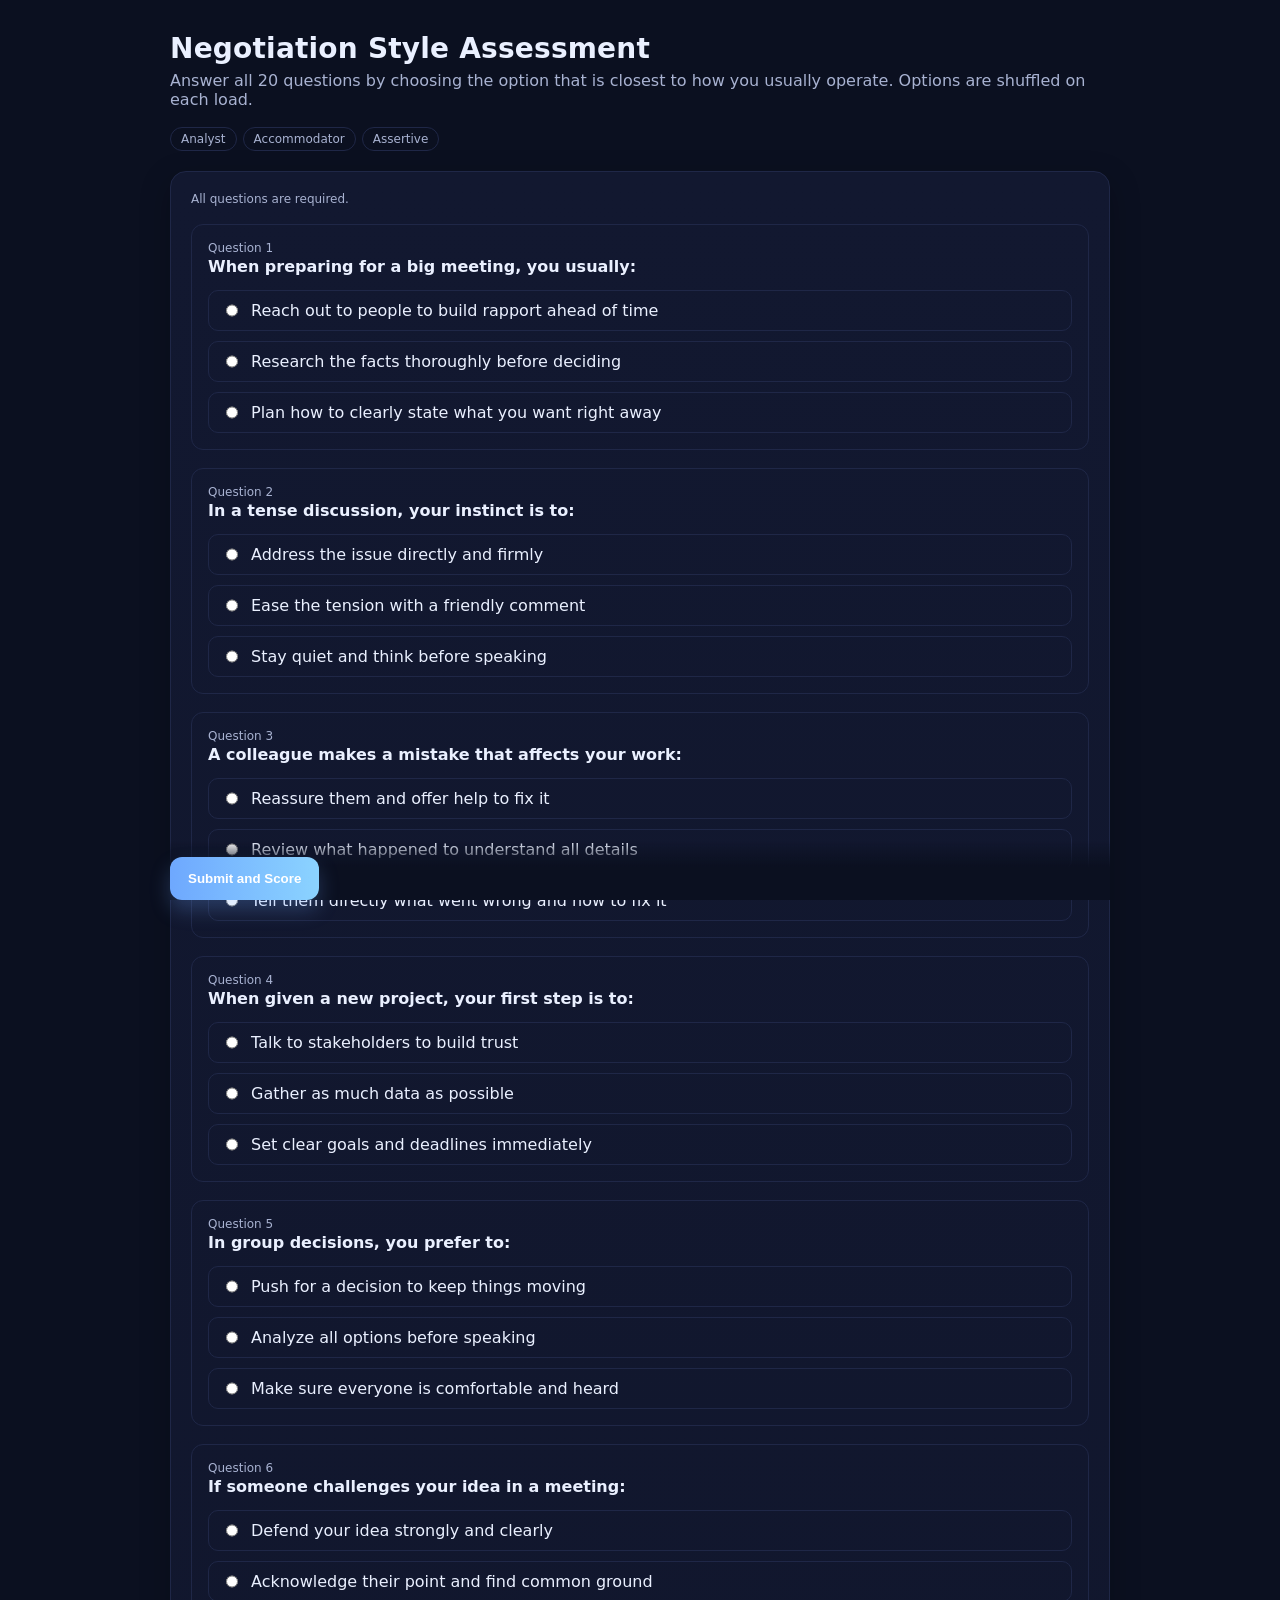
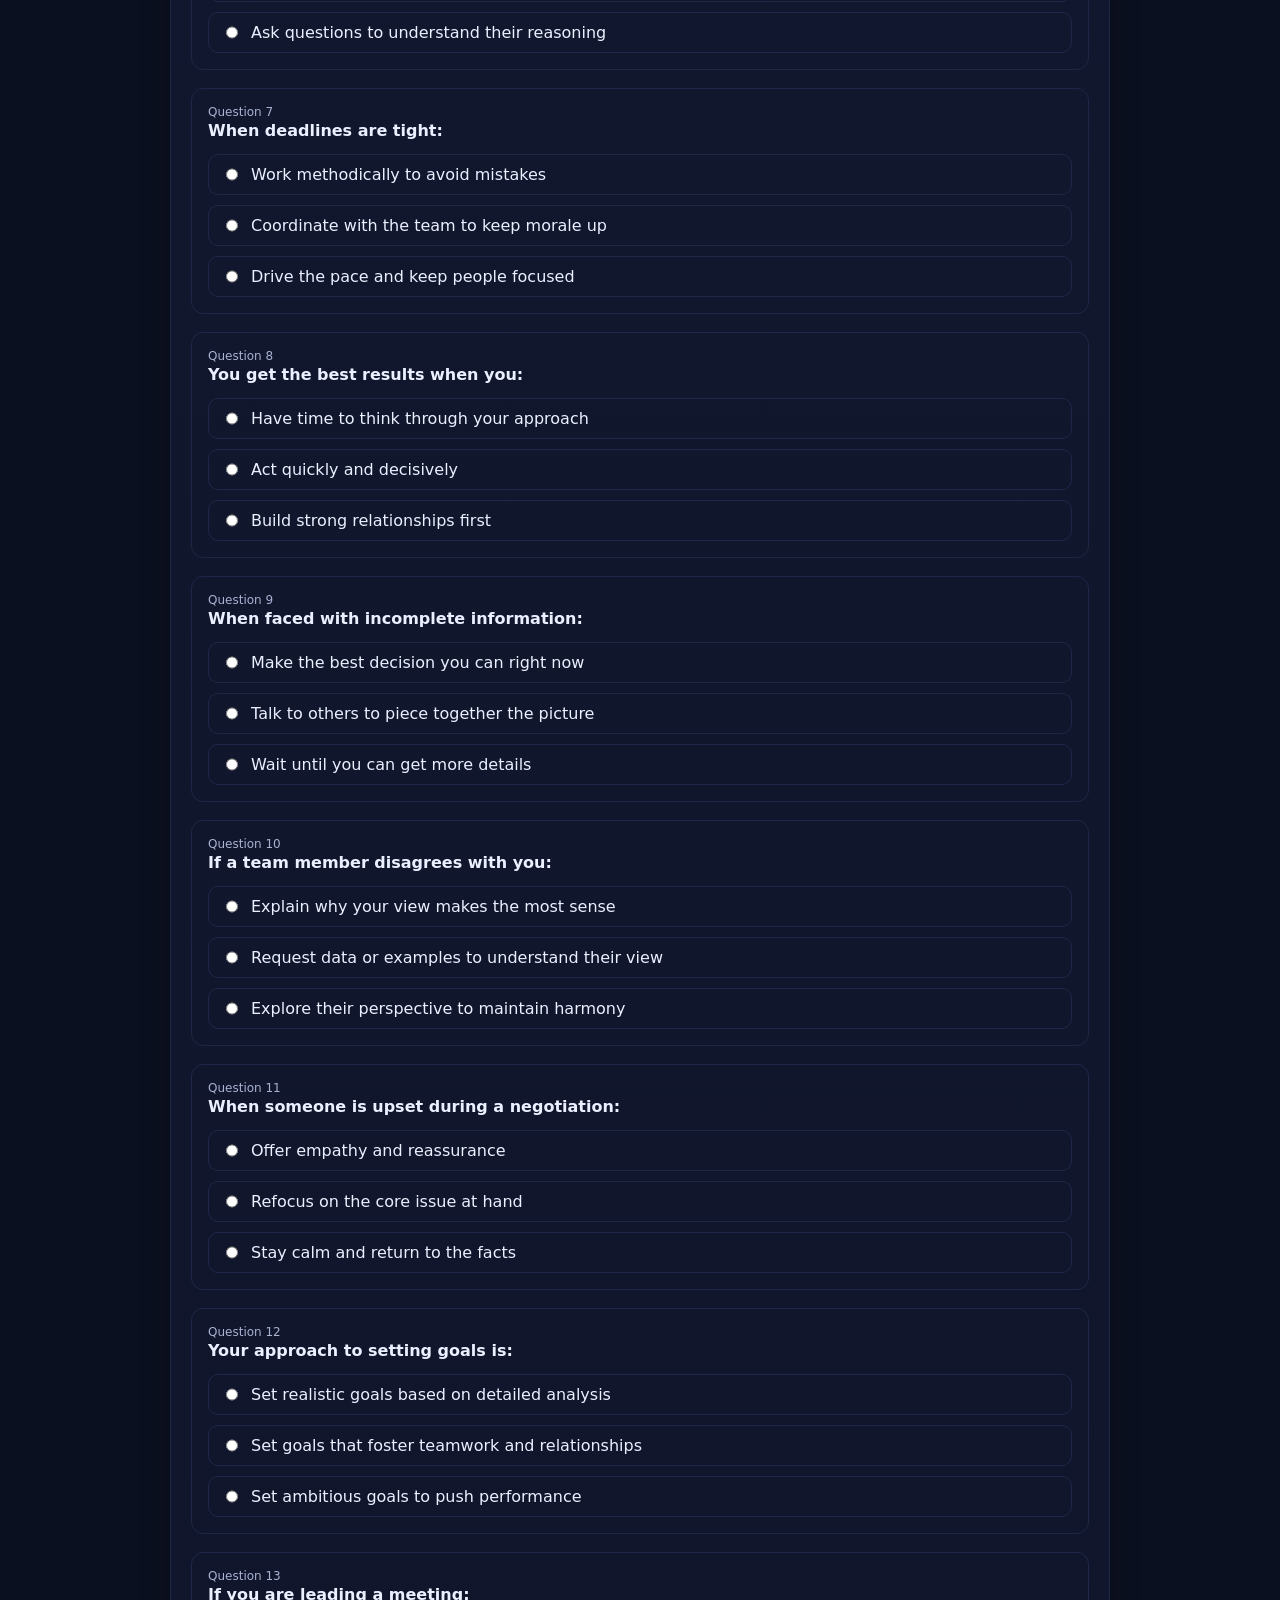
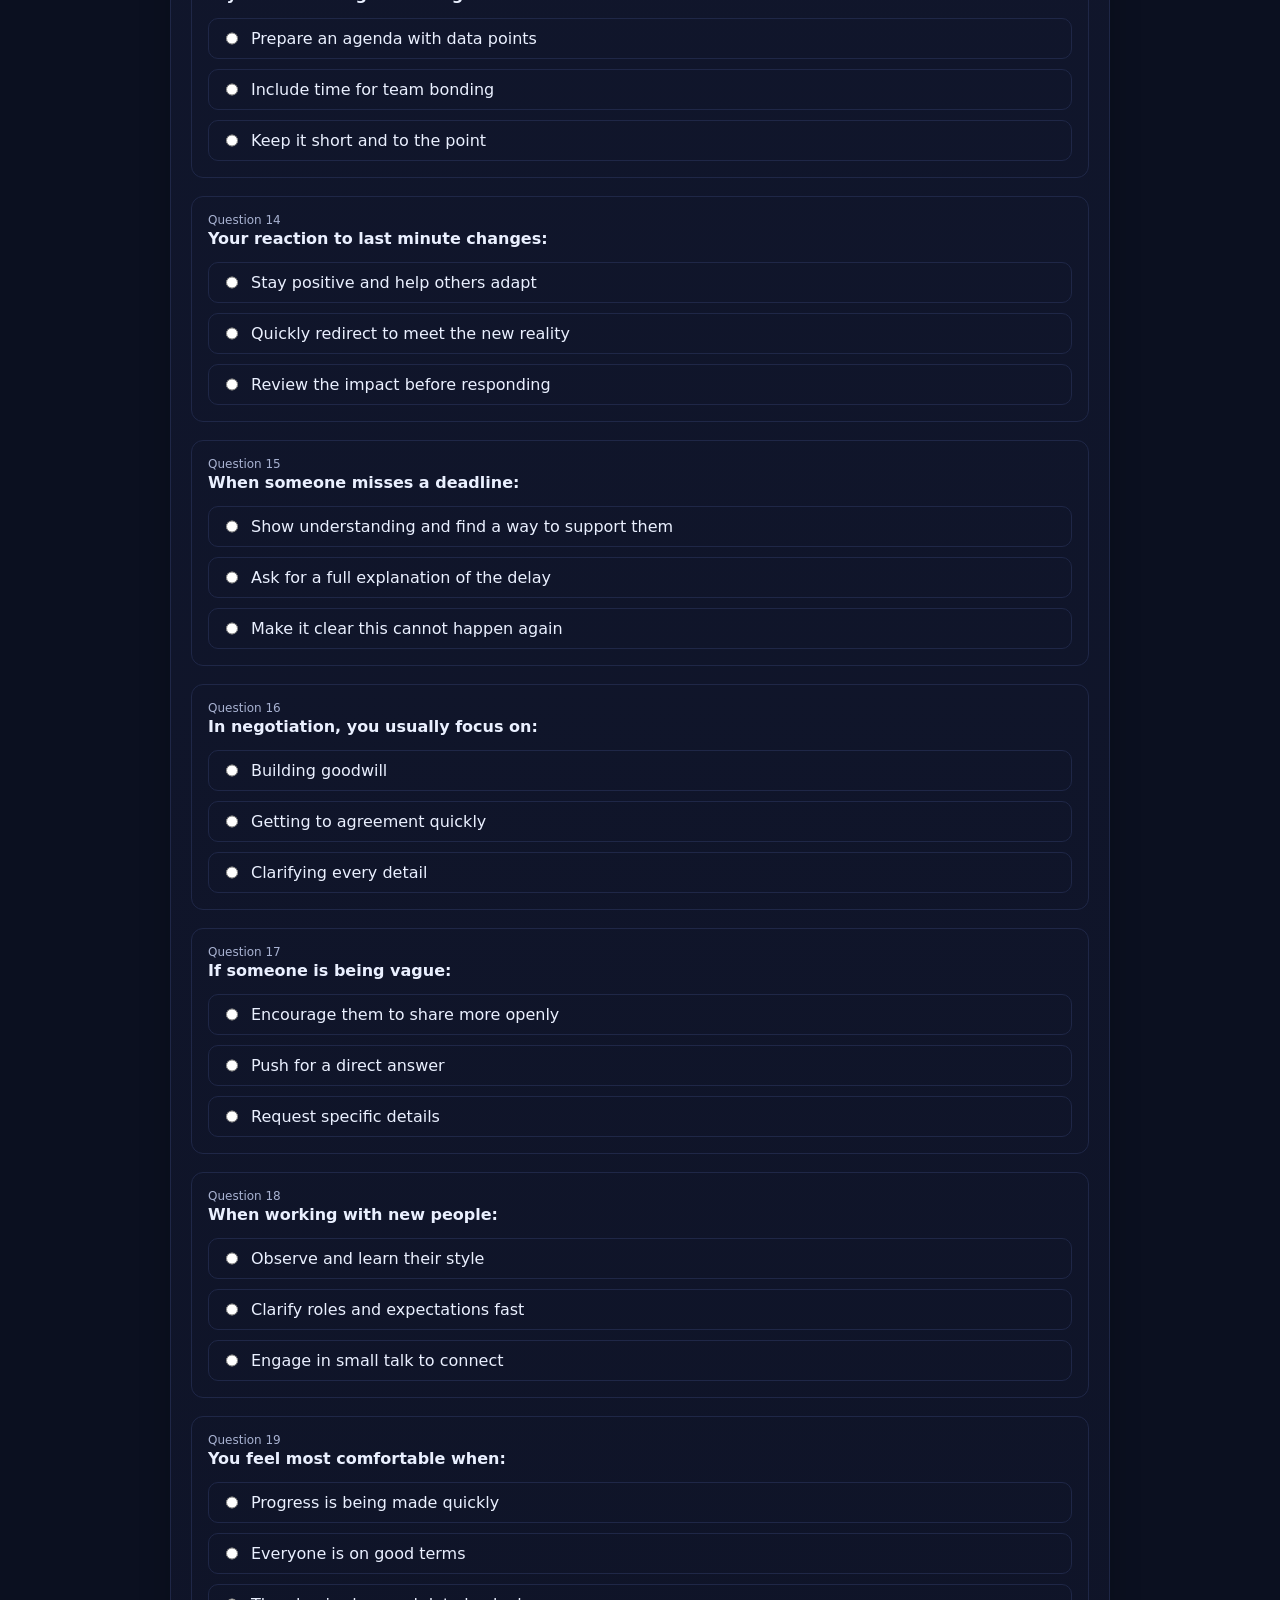
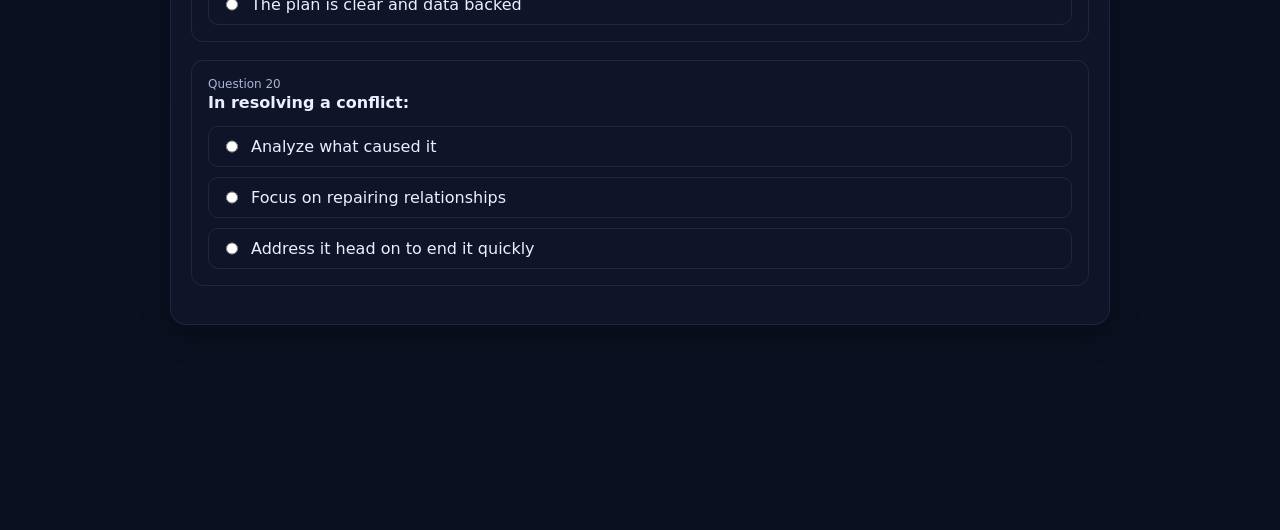
==== index.html @ 536f8823 "Rename personality assessment.html to index.html" ====
<!doctype html>
<html lang="en">
<head>
  <meta charset="utf-8" />
  <title>Negotiation Style Assessment</title>
  <meta name="viewport" content="width=device-width, initial-scale=1" />
  <style>
    :root {
      --bg: #0b1020;
      --panel: #121830;
      --ink: #eaf0ff;
      --muted: #a8b2d1;
      --accent: #6ea8fe;
      --accent-2: #8bd3ff;
      --warn: #ff8a8a;
      --ok: #7de28b;
      --card: #0f1428;
      --border: #1f2747;
    }
    html, body { margin: 0; padding: 0; background: var(--bg); color: var(--ink); font-family: system-ui, -apple-system, Segoe UI, Roboto, Helvetica, Arial, "Apple Color Emoji", "Segoe UI Emoji"; }
    .wrap { max-width: 940px; margin: 32px auto; padding: 0 16px 80px; }
    header { margin-bottom: 20px; }
    h1 { margin: 0 0 6px; font-size: 28px; letter-spacing: 0.2px; }
    p.topline { margin: 0 0 18px; color: var(--muted); }
    .card { background: linear-gradient(180deg, var(--panel), var(--card)); border: 1px solid var(--border); border-radius: 16px; padding: 20px; box-shadow: 0 10px 30px rgba(0,0,0,0.25); }
    .q { margin-bottom: 14px; font-weight: 600; }
    .item { margin: 18px 0; padding: 16px; border: 1px solid var(--border); border-radius: 12px; }
    .opts { display: grid; gap: 10px; }
    label.opt { display: grid; grid-template-columns: 20px 1fr; gap: 10px; align-items: start; padding: 10px 12px; border: 1px solid var(--border); border-radius: 10px; cursor: pointer; }
    label.opt:hover { border-color: var(--accent); background: rgba(110,168,254,0.05); }
    .qnum { font-size: 12px; color: var(--muted); margin-bottom: 2px; }
    .actions { position: sticky; bottom: 0; background: linear-gradient(180deg, rgba(11,16,32,0), var(--bg) 45%); padding-top: 16px; margin-top: 24px; }
    button { appearance: none; border: none; color: white; background: linear-gradient(90deg, var(--accent), var(--accent-2)); padding: 14px 18px; font-weight: 700; border-radius: 12px; cursor: pointer; box-shadow: 0 10px 20px rgba(110,168,254,0.25); }
    button:disabled { filter: grayscale(0.6); opacity: 0.7; cursor: not-allowed; }
    .error { color: var(--warn); margin-top: 10px; }
    .result { margin-top: 22px; padding: 18px; border: 1px solid var(--border); border-radius: 12px; background: rgba(139,211,255,0.06); }
    .pill { display: inline-block; padding: 4px 10px; border: 1px solid var(--border); border-radius: 999px; color: var(--muted); font-size: 12px; margin-right: 6px; }
    details { margin-top: 8px; }
    summary { cursor: pointer; color: var(--accent); }
    .footer { color: var(--muted); font-size: 12px; margin-top: 14px; }
    .required-note { font-size: 12px; color: var(--muted); margin-bottom: 12px; }
  </style>
</head>
<body>
  <div class="wrap">
    <header>
      <h1>Negotiation Style Assessment</h1>
      <p class="topline">Answer all 20 questions by choosing the option that is closest to how you usually operate. Options are shuffled on each load.</p>
      <div class="pill">Analyst</div><div class="pill">Accommodator</div><div class="pill">Assertive</div>
    </header>

    <form id="quiz" class="card" novalidate></form>

    <div class="actions">
      <button id="submitBtn" type="button">Submit and Score</button>
      <div id="formError" class="error" role="alert" aria-live="polite"></div>
      <div id="result" class="result" hidden></div>
    </div>
  </div>

  <script>
    // Core data. Each option has text and style tag. Options are shuffled at render time.
    const QUESTIONS = [
      { q: "When preparing for a big meeting, you usually:",
        options: [
          { t: "Research the facts thoroughly before deciding", s: "Analyst" },
          { t: "Reach out to people to build rapport ahead of time", s: "Accommodator" },
          { t: "Plan how to clearly state what you want right away", s: "Assertive" },
        ],
      },
      { q: "In a tense discussion, your instinct is to:",
        options: [
          { t: "Stay quiet and think before speaking", s: "Analyst" },
          { t: "Ease the tension with a friendly comment", s: "Accommodator" },
          { t: "Address the issue directly and firmly", s: "Assertive" },
        ],
      },
      { q: "A colleague makes a mistake that affects your work:",
        options: [
          { t: "Review what happened to understand all details", s: "Analyst" },
          { t: "Reassure them and offer help to fix it", s: "Accommodator" },
          { t: "Tell them directly what went wrong and how to fix it", s: "Assertive" },
        ],
      },
      { q: "When given a new project, your first step is to:",
        options: [
          { t: "Gather as much data as possible", s: "Analyst" },
          { t: "Talk to stakeholders to build trust", s: "Accommodator" },
          { t: "Set clear goals and deadlines immediately", s: "Assertive" },
        ],
      },
      { q: "In group decisions, you prefer to:",
        options: [
          { t: "Analyze all options before speaking", s: "Analyst" },
          { t: "Make sure everyone is comfortable and heard", s: "Accommodator" },
          { t: "Push for a decision to keep things moving", s: "Assertive" },
        ],
      },
      { q: "If someone challenges your idea in a meeting:",
        options: [
          { t: "Ask questions to understand their reasoning", s: "Analyst" },
          { t: "Acknowledge their point and find common ground", s: "Accommodator" },
          { t: "Defend your idea strongly and clearly", s: "Assertive" },
        ],
      },
      { q: "When deadlines are tight:",
        options: [
          { t: "Work methodically to avoid mistakes", s: "Analyst" },
          { t: "Coordinate with the team to keep morale up", s: "Accommodator" },
          { t: "Drive the pace and keep people focused", s: "Assertive" },
        ],
      },
      { q: "You get the best results when you:",
        options: [
          { t: "Have time to think through your approach", s: "Analyst" },
          { t: "Build strong relationships first", s: "Accommodator" },
          { t: "Act quickly and decisively", s: "Assertive" },
        ],
      },
      { q: "When faced with incomplete information:",
        options: [
          { t: "Wait until you can get more details", s: "Analyst" },
          { t: "Talk to others to piece together the picture", s: "Accommodator" },
          { t: "Make the best decision you can right now", s: "Assertive" },
        ],
      },
      { q: "If a team member disagrees with you:",
        options: [
          { t: "Request data or examples to understand their view", s: "Analyst" },
          { t: "Explore their perspective to maintain harmony", s: "Accommodator" },
          { t: "Explain why your view makes the most sense", s: "Assertive" },
        ],
      },
      { q: "When someone is upset during a negotiation:",
        options: [
          { t: "Stay calm and return to the facts", s: "Analyst" },
          { t: "Offer empathy and reassurance", s: "Accommodator" },
          { t: "Refocus on the core issue at hand", s: "Assertive" },
        ],
      },
      { q: "Your approach to setting goals is:",
        options: [
          { t: "Set realistic goals based on detailed analysis", s: "Analyst" },
          { t: "Set goals that foster teamwork and relationships", s: "Accommodator" },
          { t: "Set ambitious goals to push performance", s: "Assertive" },
        ],
      },
      { q: "If you are leading a meeting:",
        options: [
          { t: "Prepare an agenda with data points", s: "Analyst" },
          { t: "Include time for team bonding", s: "Accommodator" },
          { t: "Keep it short and to the point", s: "Assertive" },
        ],
      },
      { q: "Your reaction to last minute changes:",
        options: [
          { t: "Review the impact before responding", s: "Analyst" },
          { t: "Stay positive and help others adapt", s: "Accommodator" },
          { t: "Quickly redirect to meet the new reality", s: "Assertive" },
        ],
      },
      { q: "When someone misses a deadline:",
        options: [
          { t: "Ask for a full explanation of the delay", s: "Analyst" },
          { t: "Show understanding and find a way to support them", s: "Accommodator" },
          { t: "Make it clear this cannot happen again", s: "Assertive" },
        ],
      },
      { q: "In negotiation, you usually focus on:",
        options: [
          { t: "Clarifying every detail", s: "Analyst" },
          { t: "Building goodwill", s: "Accommodator" },
          { t: "Getting to agreement quickly", s: "Assertive" },
        ],
      },
      { q: "If someone is being vague:",
        options: [
          { t: "Request specific details", s: "Analyst" },
          { t: "Encourage them to share more openly", s: "Accommodator" },
          { t: "Push for a direct answer", s: "Assertive" },
        ],
      },
      { q: "When working with new people:",
        options: [
          { t: "Observe and learn their style", s: "Analyst" },
          { t: "Engage in small talk to connect", s: "Accommodator" },
          { t: "Clarify roles and expectations fast", s: "Assertive" },
        ],
      },
      { q: "You feel most comfortable when:",
        options: [
          { t: "The plan is clear and data backed", s: "Analyst" },
          { t: "Everyone is on good terms", s: "Accommodator" },
          { t: "Progress is being made quickly", s: "Assertive" },
        ],
      },
      { q: "In resolving a conflict:",
        options: [
          { t: "Analyze what caused it", s: "Analyst" },
          { t: "Focus on repairing relationships", s: "Accommodator" },
          { t: "Address it head on to end it quickly", s: "Assertive" },
        ],
      },
    ];

    // Utility to shuffle arrays in place
    function shuffle(arr) {
      for (let i = arr.length - 1; i > 0; i--) {
        const j = Math.floor(Math.random() * (i + 1));
        [arr[i], arr[j]] = [arr[j], arr[i]];
      }
      return arr;
    }

    // Render questions, shuffling options per question
    const form = document.getElementById("quiz");
    function renderQuiz() {
      form.innerHTML = "";
      const frag = document.createDocumentFragment();

      const reqNote = document.createElement("div");
      reqNote.className = "required-note";
      reqNote.textContent = "All questions are required.";
      frag.appendChild(reqNote);

      QUESTIONS.forEach((qObj, idx) => {
        const item = document.createElement("div");
        item.className = "item";
        const qnum = document.createElement("div");
        qnum.className = "qnum";
        qnum.textContent = `Question ${idx + 1}`;
        const q = document.createElement("div");
        q.className = "q";
        q.textContent = qObj.q;

        // clone and shuffle options so the source order is preserved for future renders if needed
        const options = shuffle(qObj.options.map(o => ({...o})));

        const optsWrap = document.createElement("div");
        optsWrap.className = "opts";
        options.forEach((opt, optIdx) => {
          const id = `q${idx}_opt${optIdx}`;
          const label = document.createElement("label");
          label.className = "opt";
          label.setAttribute("for", id);

          const input = document.createElement("input");
          input.type = "radio";
          input.name = `q${idx}`;
          input.id = id;
          input.value = opt.s; // store the style directly, no key leakage to the user
          input.required = true;

          const span = document.createElement("span");
          span.textContent = opt.t;

          label.appendChild(input);
          label.appendChild(span);
          optsWrap.appendChild(label);
        });

        item.appendChild(qnum);
        item.appendChild(q);
        item.appendChild(optsWrap);
        frag.appendChild(item);
      });

      form.appendChild(frag);
    }

    renderQuiz();

    // Scoring
    const SUBMIT = document.getElementById("submitBtn");
    const ERROR = document.getElementById("formError");
    const RESULT = document.getElementById("result");

    function validateAllAnswered() {
      for (let i = 0; i < QUESTIONS.length; i++) {
        const chosen = form.querySelector(`input[name="q${i}"]:checked`);
        if (!chosen) {
          return i; // return first missing index
        }
      }
      return -1;
    }

    function summarize(counts) {
      // Get default preference and tie note
      const entries = Object.entries(counts).sort((a, b) => b[1] - a[1]);
      const top = entries[0];
      const ties = entries.filter(e => e[1] === top[1]).map(e => e[0]);

      let title, note;
      if (ties.length > 1) {
        title = `Tie: ${ties.join(", ")}`;
        note = "You show balanced preferences across these styles. Review the descriptions below and consider your default under stress or time pressure.";
      } else {
        title = `Your default preference: ${top[0]}`;
        note = "";
      }

      const desc = {
        Analyst: "Methodical, data first, patient. Prefers clarity, structure, and careful pacing.",
        Accommodator: "Relationship first, collaborative, warm. Prioritizes rapport and trust building.",
        Assertive: "Direct, decisive, forward leaning. Drives action and values clarity of outcome."
      };

      const countsTxt = `Analyst ${counts.Analyst}, Accommodator ${counts.Accommodator}, Assertive ${counts.Assertive}`;

      return {
        title,
        countsTxt,
        note,
        detail:
          `<ul>
            <li><strong>Analyst</strong>: ${desc.Analyst}</li>
            <li><strong>Accommodator</strong>: ${desc.Accommodator}</li>
            <li><strong>Assertive</strong>: ${desc.Assertive}</li>
          </ul>`
      };
    }

    function scrollToFirstMissing(missingIdx) {
      const target = form.querySelector(`input[name="q${missingIdx}"]`);
      if (target) {
        target.scrollIntoView({ behavior: "smooth", block: "center" });
        target.focus({ preventScroll: true });
      }
    }

    SUBMIT.addEventListener("click", () => {
      ERROR.textContent = "";
      RESULT.hidden = true;
      const missing = validateAllAnswered();
      if (missing !== -1) {
        ERROR.textContent = `Please answer Question ${missing + 1} before submitting.`;
        scrollToFirstMissing(missing);
        return;
      }

      const counts = { Analyst: 0, Accommodator: 0, Assertive: 0 };
      for (let i = 0; i < QUESTIONS.length; i++) {
        const chosen = form.querySelector(`input[name="q${i}"]:checked`);
        counts[chosen.value] += 1;
      }

      const summary = summarize(counts);
      RESULT.innerHTML = `
        <div style="font-weight:700; font-size:18px; margin-bottom:6px;">${summary.title}</div>
        <div style="color:var(--muted); margin-bottom:10px;">Scores: ${summary.countsTxt}</div>
        ${summary.note ? `<div style="margin-bottom:10px;">${summary.note}</div>` : ""}
        <details>
          <summary>View style descriptions</summary>
          ${summary.detail}
        </details>
        <div class="footer">Pro tip, your default often shows up under stress or time pressure. Rerun later and answer for how you act when the stakes are high.</div>
      `;
      RESULT.hidden = false;
      RESULT.scrollIntoView({ behavior: "smooth", block: "start" });
    });

    // Optional: warn before leaving if not submitted
    let interacted = false;
    document.addEventListener("change", () => { interacted = true; }, true);
    window.addEventListener("beforeunload", (e) => {
      const anyChecked = form.querySelector("input[type=radio]:checked");
      if (interacted && !anyChecked) {
        e.preventDefault();
        e.returnValue = "";
      }
    });
  </script>
</body>
</html>
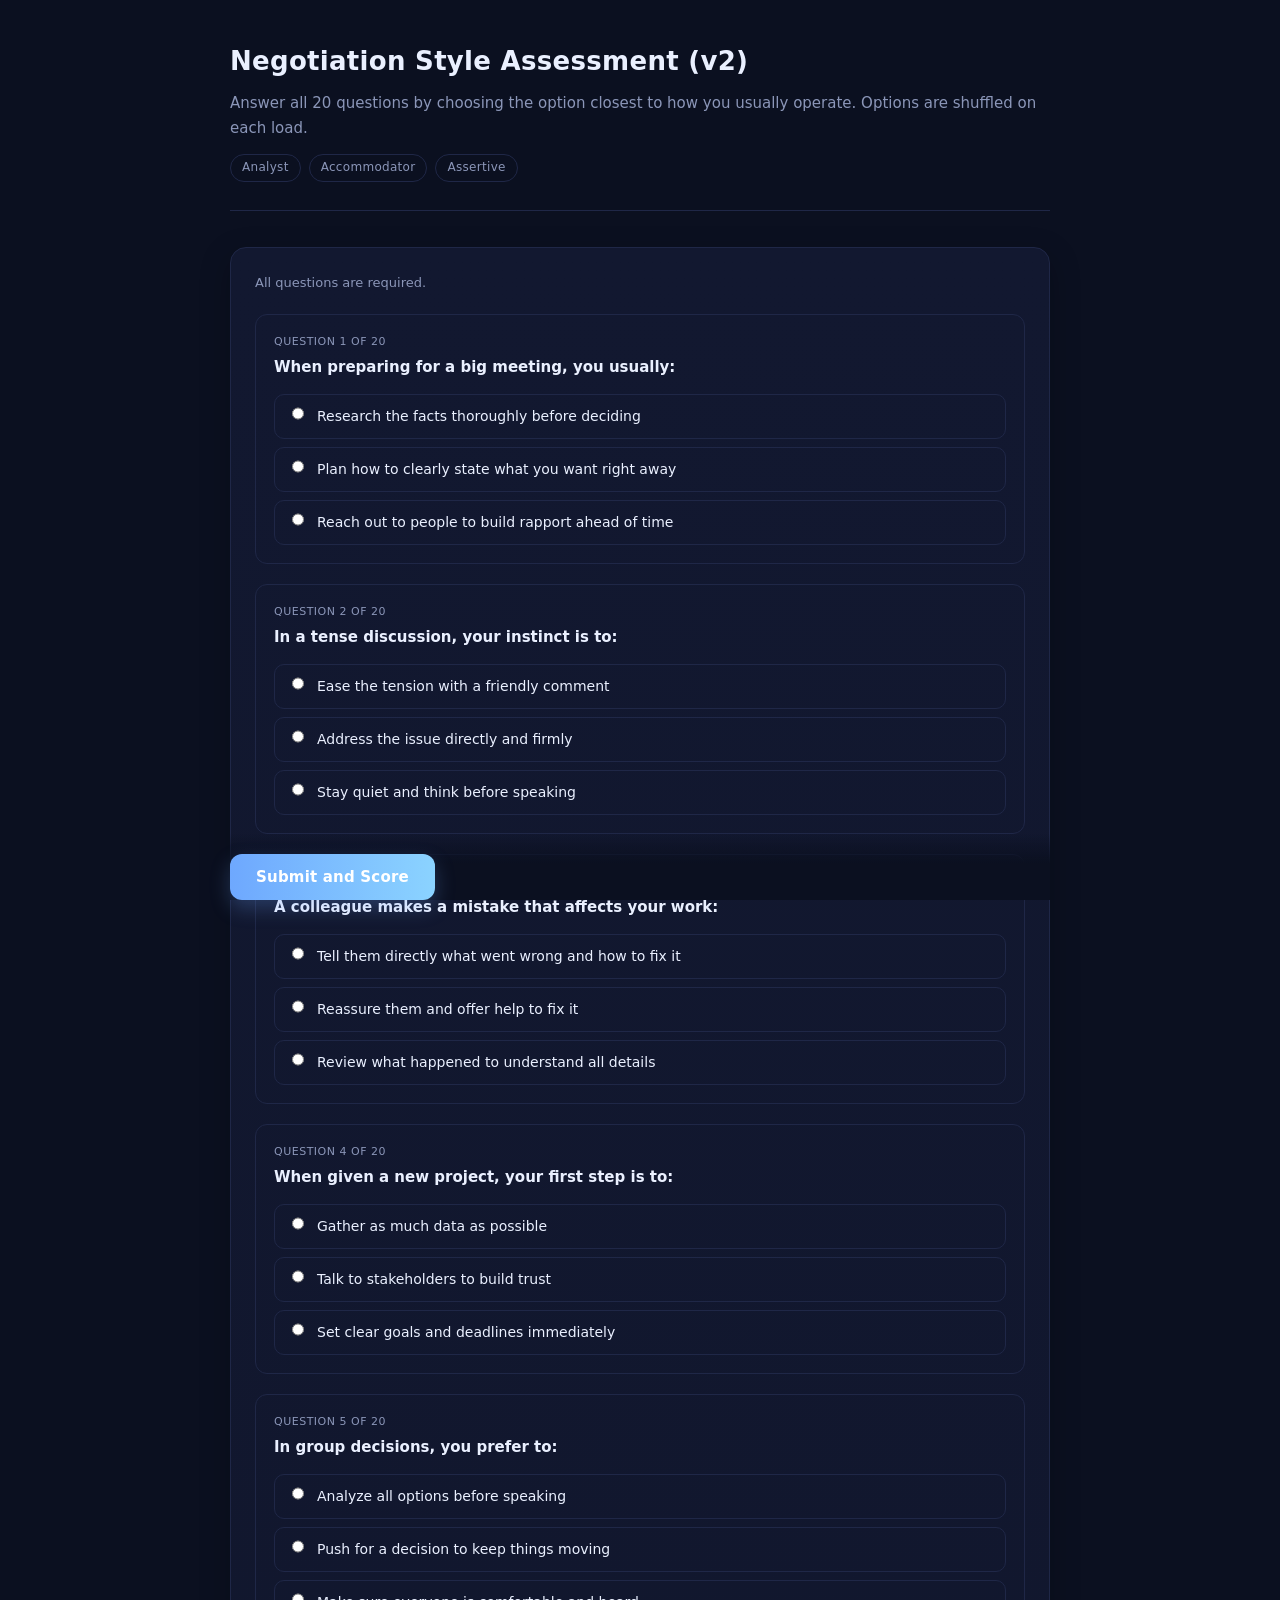
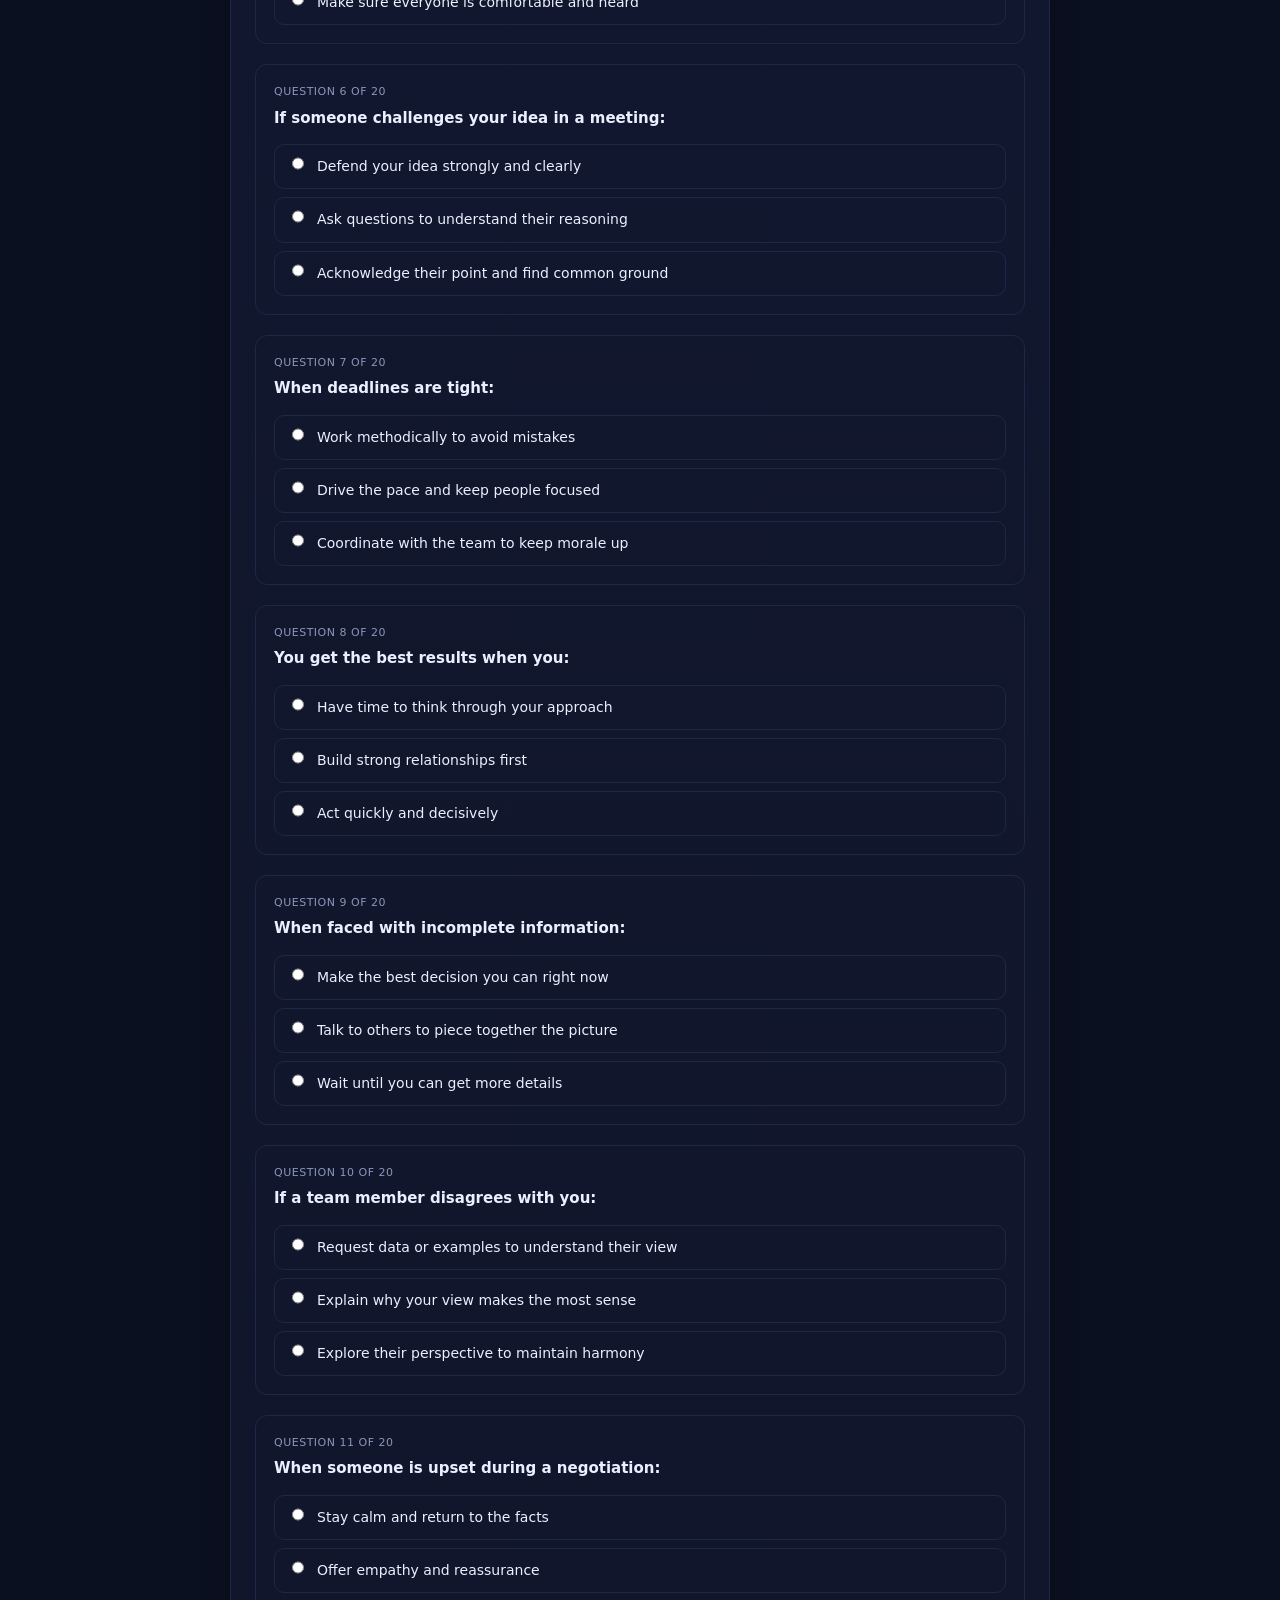
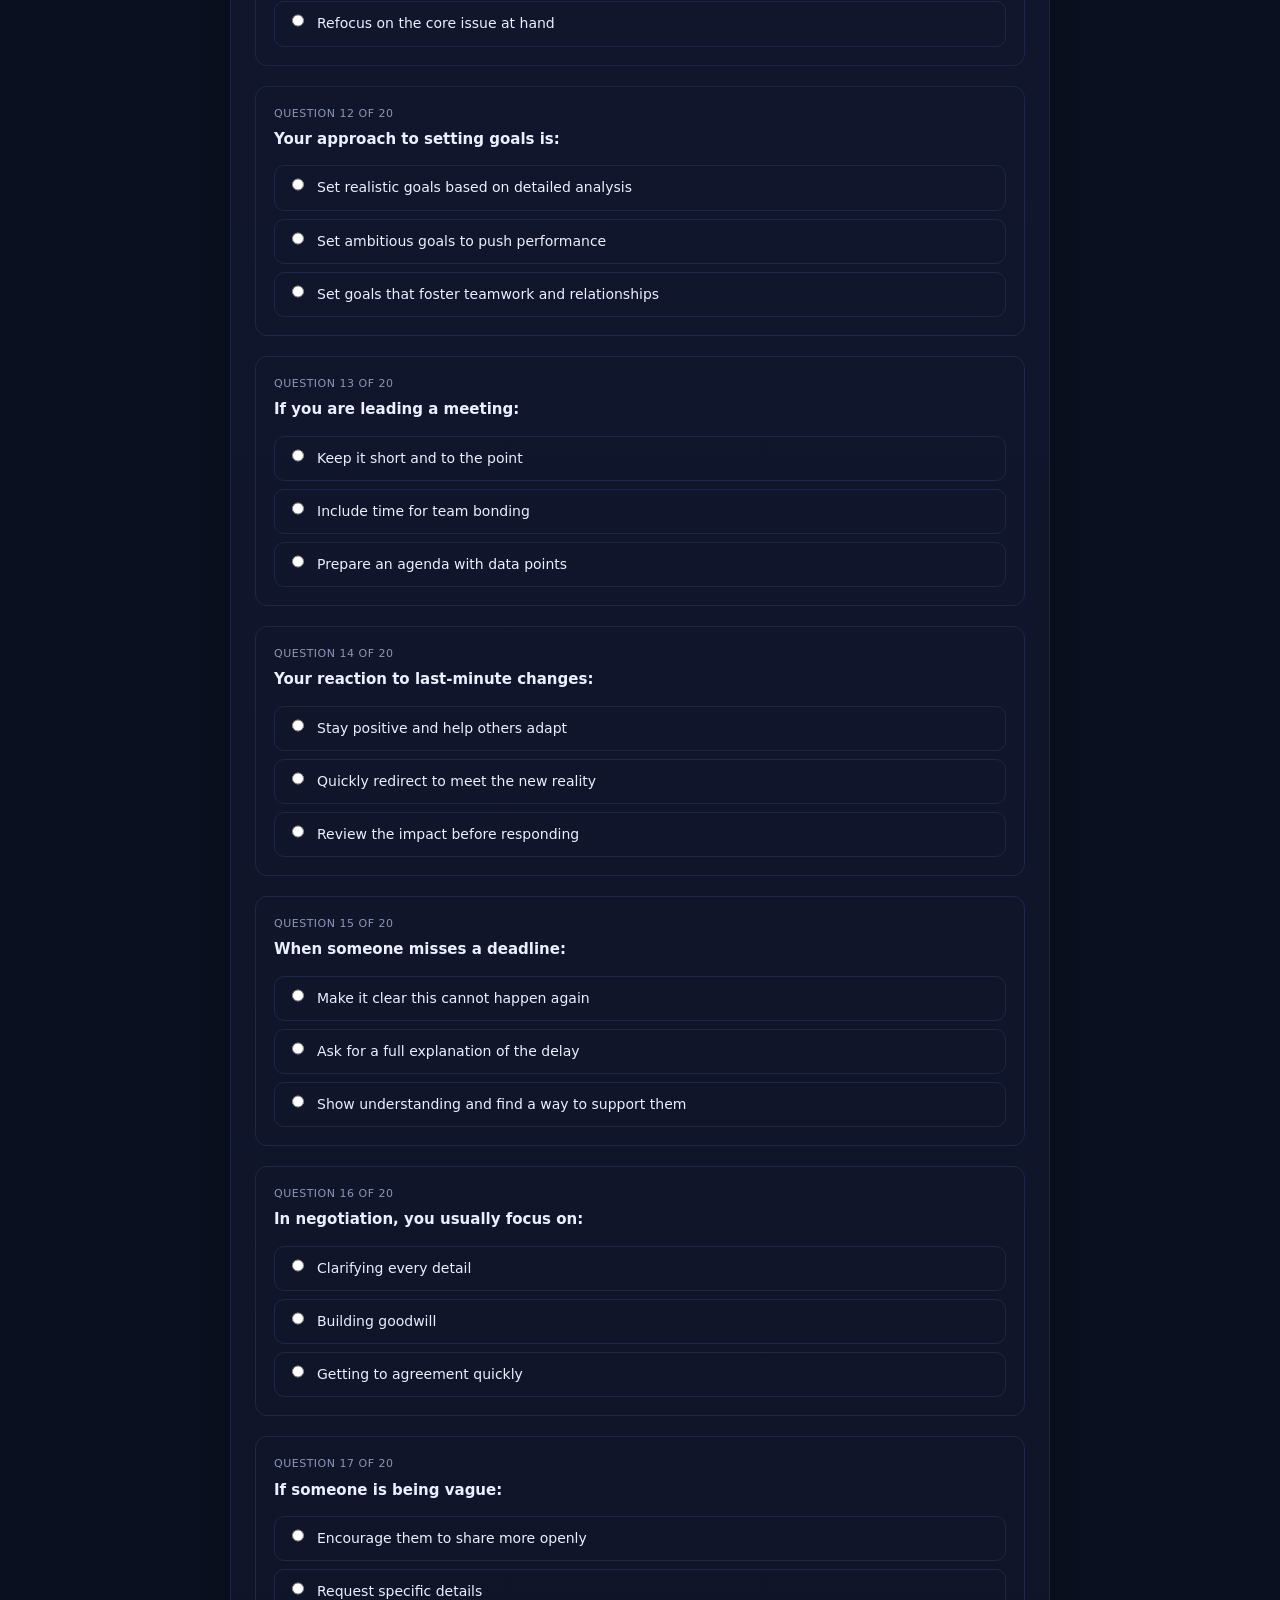
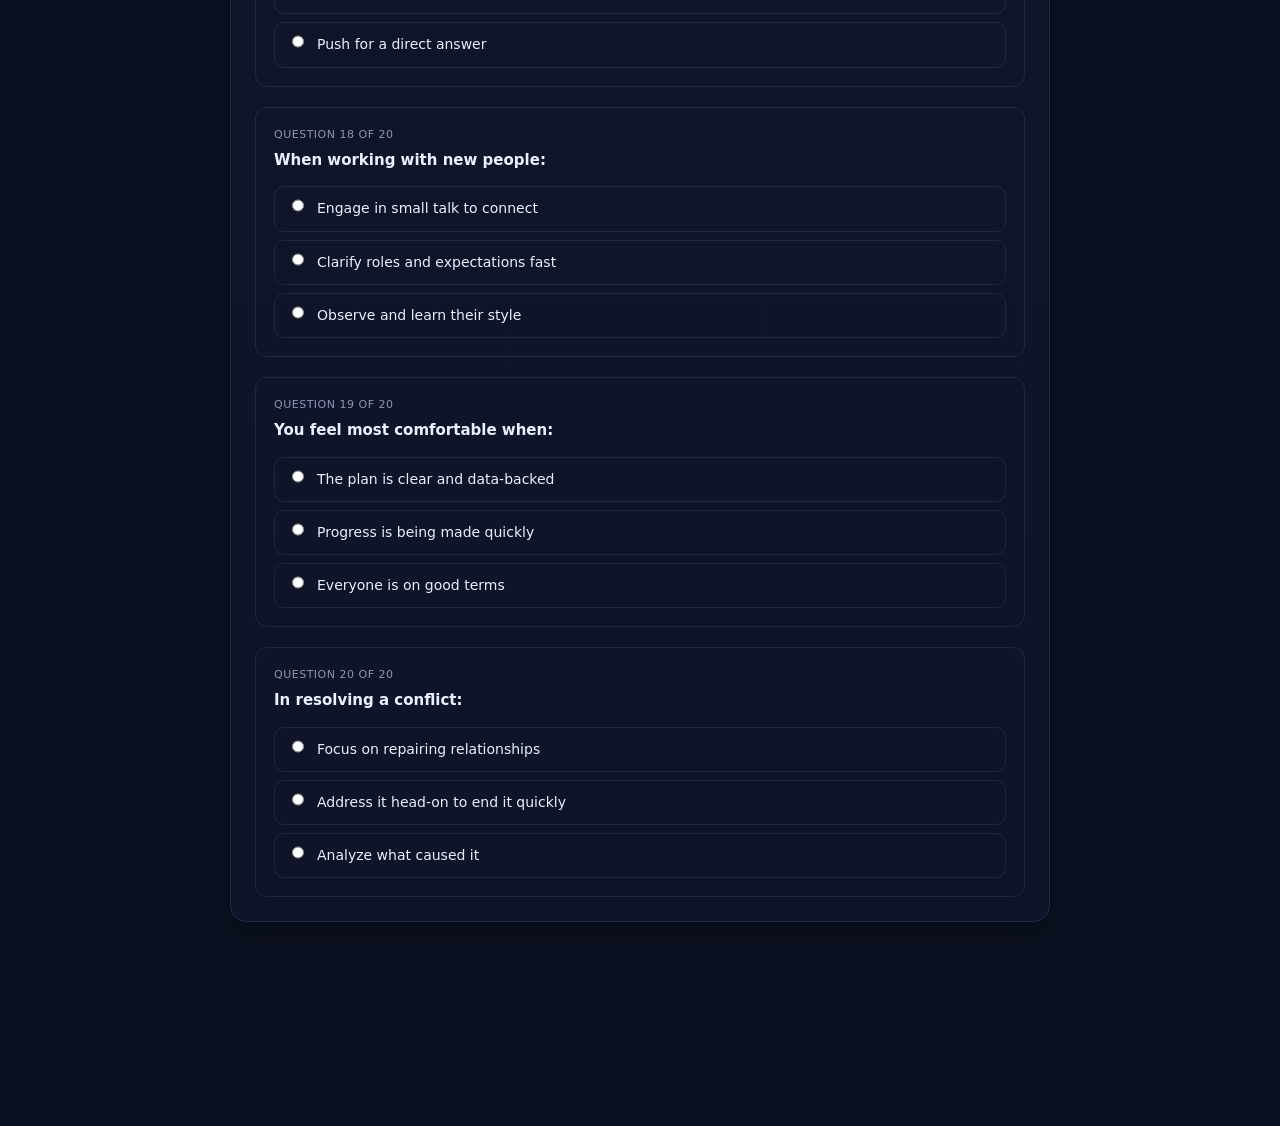
==== commit caab1e95: "Update index.html" ====
--- a/index.html
+++ b/index.html
@@ -9,44 +9,222 @@
       --bg: #0b1020;
       --panel: #121830;
       --ink: #eaf0ff;
-      --muted: #a8b2d1;
+      --muted: #8b96b8;
       --accent: #6ea8fe;
       --accent-2: #8bd3ff;
       --warn: #ff8a8a;
       --ok: #7de28b;
       --card: #0f1428;
       --border: #1f2747;
-    }
-    html, body { margin: 0; padding: 0; background: var(--bg); color: var(--ink); font-family: system-ui, -apple-system, Segoe UI, Roboto, Helvetica, Arial, "Apple Color Emoji", "Segoe UI Emoji"; }
-    .wrap { max-width: 940px; margin: 32px auto; padding: 0 16px 80px; }
-    header { margin-bottom: 20px; }
-    h1 { margin: 0 0 6px; font-size: 28px; letter-spacing: 0.2px; }
-    p.topline { margin: 0 0 18px; color: var(--muted); }
-    .card { background: linear-gradient(180deg, var(--panel), var(--card)); border: 1px solid var(--border); border-radius: 16px; padding: 20px; box-shadow: 0 10px 30px rgba(0,0,0,0.25); }
-    .q { margin-bottom: 14px; font-weight: 600; }
-    .item { margin: 18px 0; padding: 16px; border: 1px solid var(--border); border-radius: 12px; }
-    .opts { display: grid; gap: 10px; }
-    label.opt { display: grid; grid-template-columns: 20px 1fr; gap: 10px; align-items: start; padding: 10px 12px; border: 1px solid var(--border); border-radius: 10px; cursor: pointer; }
+      --analyst-color: #7de28b;
+      --accommodator-color: #8bd3ff;
+      --assertive-color: #f4a96a;
+    }
+    *, *::before, *::after { box-sizing: border-box; }
+    html, body {
+      margin: 0; padding: 0;
+      background: var(--bg);
+      color: var(--ink);
+      font-family: Georgia, "Times New Roman", serif;
+      font-size: 16px;
+      line-height: 1.65;
+    }
+    .wrap { max-width: 860px; margin: 0 auto; padding: 40px 20px 100px; }
+
+    /* Header */
+    header { margin-bottom: 36px; border-bottom: 1px solid var(--border); padding-bottom: 28px; }
+    h1 { margin: 0 0 8px; font-size: 26px; font-weight: 700; letter-spacing: 0.3px; font-family: system-ui, -apple-system, sans-serif; }
+    p.topline { margin: 0; color: var(--muted); font-size: 15px; font-family: system-ui, -apple-system, sans-serif; }
+    .style-pills { margin-top: 14px; display: flex; gap: 8px; flex-wrap: wrap; }
+    .pill {
+      display: inline-block; padding: 3px 11px;
+      border: 1px solid var(--border); border-radius: 999px;
+      font-size: 12px; font-family: system-ui, -apple-system, sans-serif;
+      color: var(--muted); letter-spacing: 0.3px;
+    }
+
+    /* Quiz card */
+    .card {
+      background: linear-gradient(180deg, var(--panel), var(--card));
+      border: 1px solid var(--border);
+      border-radius: 16px;
+      padding: 24px;
+      box-shadow: 0 10px 30px rgba(0,0,0,0.25);
+    }
+    .required-note { font-size: 13px; color: var(--muted); margin-bottom: 20px; font-family: system-ui, -apple-system, sans-serif; }
+    .item { margin: 0 0 20px; padding: 18px; border: 1px solid var(--border); border-radius: 12px; }
+    .item:last-child { margin-bottom: 0; }
+    .qnum { font-size: 11px; color: var(--muted); margin-bottom: 4px; letter-spacing: 0.5px; text-transform: uppercase; font-family: system-ui, -apple-system, sans-serif; }
+    .q { font-weight: 600; margin-bottom: 14px; font-size: 15px; font-family: system-ui, -apple-system, sans-serif; }
+    .opts { display: grid; gap: 8px; }
+    label.opt {
+      display: grid; grid-template-columns: 20px 1fr; gap: 10px; align-items: start;
+      padding: 10px 12px; border: 1px solid var(--border); border-radius: 10px; cursor: pointer;
+      font-family: system-ui, -apple-system, sans-serif; font-size: 14px;
+      transition: border-color 0.15s, background 0.15s;
+    }
     label.opt:hover { border-color: var(--accent); background: rgba(110,168,254,0.05); }
-    .qnum { font-size: 12px; color: var(--muted); margin-bottom: 2px; }
-    .actions { position: sticky; bottom: 0; background: linear-gradient(180deg, rgba(11,16,32,0), var(--bg) 45%); padding-top: 16px; margin-top: 24px; }
-    button { appearance: none; border: none; color: white; background: linear-gradient(90deg, var(--accent), var(--accent-2)); padding: 14px 18px; font-weight: 700; border-radius: 12px; cursor: pointer; box-shadow: 0 10px 20px rgba(110,168,254,0.25); }
+    label.opt:has(input:checked) { border-color: var(--accent); background: rgba(110,168,254,0.08); }
+    input[type="radio"] { margin-top: 2px; accent-color: var(--accent); }
+
+    /* Submit area */
+    .actions {
+      position: sticky; bottom: 0;
+      background: linear-gradient(180deg, rgba(11,16,32,0), var(--bg) 45%);
+      padding-top: 20px; margin-top: 28px;
+    }
+    button {
+      appearance: none; border: none; color: white;
+      background: linear-gradient(90deg, var(--accent), var(--accent-2));
+      padding: 14px 26px; font-weight: 700; border-radius: 12px; cursor: pointer;
+      box-shadow: 0 8px 20px rgba(110,168,254,0.25);
+      font-family: system-ui, -apple-system, sans-serif;
+      font-size: 15px; letter-spacing: 0.2px;
+      transition: opacity 0.15s, transform 0.1s;
+    }
+    button:hover:not(:disabled) { opacity: 0.9; transform: translateY(-1px); }
     button:disabled { filter: grayscale(0.6); opacity: 0.7; cursor: not-allowed; }
-    .error { color: var(--warn); margin-top: 10px; }
-    .result { margin-top: 22px; padding: 18px; border: 1px solid var(--border); border-radius: 12px; background: rgba(139,211,255,0.06); }
-    .pill { display: inline-block; padding: 4px 10px; border: 1px solid var(--border); border-radius: 999px; color: var(--muted); font-size: 12px; margin-right: 6px; }
-    details { margin-top: 8px; }
-    summary { cursor: pointer; color: var(--accent); }
-    .footer { color: var(--muted); font-size: 12px; margin-top: 14px; }
-    .required-note { font-size: 12px; color: var(--muted); margin-bottom: 12px; }
+    .error { color: var(--warn); margin-top: 10px; font-size: 14px; font-family: system-ui, -apple-system, sans-serif; }
+
+    /* ---- RESULTS ---- */
+    .result {
+      margin-top: 28px;
+      border: 1px solid var(--border);
+      border-radius: 16px;
+      overflow: hidden;
+      background: rgba(15,20,40,0.6);
+    }
+
+    /* Result header band */
+    .result-header {
+      padding: 24px 28px 20px;
+      border-bottom: 1px solid var(--border);
+    }
+    .result-label {
+      font-size: 11px; letter-spacing: 1px; text-transform: uppercase;
+      color: var(--muted); font-family: system-ui, -apple-system, sans-serif;
+      margin-bottom: 6px;
+    }
+    .result-title {
+      font-size: 24px; font-weight: 700; margin: 0 0 4px;
+      font-family: system-ui, -apple-system, sans-serif;
+    }
+    .result-title.analyst   { color: var(--analyst-color); }
+    .result-title.accommodator { color: var(--accommodator-color); }
+    .result-title.assertive { color: var(--assertive-color); }
+    .result-title.tie       { color: var(--ink); }
+
+    /* Score bars */
+    .score-bars { padding: 20px 28px; border-bottom: 1px solid var(--border); }
+    .score-bars-label {
+      font-size: 11px; letter-spacing: 0.8px; text-transform: uppercase;
+      color: var(--muted); margin-bottom: 14px;
+      font-family: system-ui, -apple-system, sans-serif;
+    }
+    .score-row { display: grid; grid-template-columns: 110px 1fr 28px; align-items: center; gap: 12px; margin-bottom: 10px; }
+    .score-row:last-child { margin-bottom: 0; }
+    .score-name { font-size: 13px; font-family: system-ui, -apple-system, sans-serif; color: var(--muted); text-align: right; }
+    .score-track { background: rgba(255,255,255,0.06); border-radius: 4px; height: 8px; overflow: hidden; }
+    .score-fill { height: 100%; border-radius: 4px; transition: width 0.6s ease; }
+    .score-fill.analyst        { background: var(--analyst-color); }
+    .score-fill.accommodator   { background: var(--accommodator-color); }
+    .score-fill.assertive      { background: var(--assertive-color); }
+    .score-fill.dominant       { opacity: 1; }
+    .score-fill.secondary      { opacity: 0.65; }
+    .score-fill.tertiary       { opacity: 0.35; }
+    .score-num { font-size: 12px; color: var(--muted); font-family: system-ui, -apple-system, sans-serif; text-align: right; }
+
+    /* Profile sections */
+    .profile-body { padding: 28px; }
+    .profile-section { margin-bottom: 26px; }
+    .profile-section:last-child { margin-bottom: 0; }
+    .profile-section-head {
+      font-size: 11px; letter-spacing: 0.8px; text-transform: uppercase;
+      color: var(--muted); margin-bottom: 8px;
+      font-family: system-ui, -apple-system, sans-serif;
+    }
+    .profile-section p { margin: 0; font-size: 15px; line-height: 1.7; }
+
+    /* Stress note callout */
+    .stress-note {
+      background: rgba(110,168,254,0.07);
+      border: 1px solid rgba(110,168,254,0.2);
+      border-radius: 10px;
+      padding: 16px 18px;
+      margin-bottom: 26px;
+    }
+    .stress-note-head {
+      font-size: 11px; letter-spacing: 0.8px; text-transform: uppercase;
+      color: var(--accent); margin-bottom: 6px;
+      font-family: system-ui, -apple-system, sans-serif;
+    }
+    .stress-note p { margin: 0; font-size: 14px; line-height: 1.65; color: #c8d8f5; }
+
+    /* Reframe box */
+    .reframe-box {
+      background: rgba(255,255,255,0.03);
+      border-left: 3px solid var(--accent);
+      padding: 14px 16px;
+      border-radius: 0 8px 8px 0;
+      margin-bottom: 26px;
+    }
+    .reframe-head {
+      font-size: 11px; letter-spacing: 0.8px; text-transform: uppercase;
+      color: var(--muted); margin-bottom: 6px;
+      font-family: system-ui, -apple-system, sans-serif;
+    }
+    .reframe-box p { margin: 0; font-size: 14px; line-height: 1.65; }
+
+    /* Secondary style block */
+    .secondary-block {
+      border-top: 1px solid var(--border);
+      padding-top: 22px;
+      margin-top: 6px;
+    }
+    .secondary-block-head {
+      font-size: 11px; letter-spacing: 0.8px; text-transform: uppercase;
+      color: var(--muted); margin-bottom: 8px;
+      font-family: system-ui, -apple-system, sans-serif;
+    }
+    .secondary-block p { margin: 0; font-size: 14px; line-height: 1.65; color: #c8d8f5; }
+
+    /* Tie block */
+    .tie-block { padding: 28px; }
+    .tie-intro { font-size: 15px; margin-bottom: 22px; line-height: 1.7; }
+    .tie-styles { display: grid; gap: 16px; }
+    .tie-style-card { padding: 16px; border: 1px solid var(--border); border-radius: 10px; }
+    .tie-style-name { font-weight: 700; font-size: 14px; margin-bottom: 6px; font-family: system-ui, -apple-system, sans-serif; }
+    .tie-style-card p { margin: 0; font-size: 14px; line-height: 1.65; }
+
+    /* Attribution */
+    .attribution {
+      border-top: 1px solid var(--border);
+      padding: 18px 28px;
+      font-size: 12px;
+      color: var(--muted);
+      font-family: system-ui, -apple-system, sans-serif;
+      line-height: 1.6;
+    }
+    .attribution a { color: var(--accent); text-decoration: none; }
+    .attribution a:hover { text-decoration: underline; }
+
+    @media (max-width: 540px) {
+      .wrap { padding: 24px 14px 80px; }
+      .result-header, .score-bars, .profile-body, .attribution { padding-left: 18px; padding-right: 18px; }
+      .score-row { grid-template-columns: 90px 1fr 24px; }
+    }
   </style>
 </head>
 <body>
   <div class="wrap">
     <header>
-      <h1>Negotiation Style Assessment</h1>
-      <p class="topline">Answer all 20 questions by choosing the option that is closest to how you usually operate. Options are shuffled on each load.</p>
-      <div class="pill">Analyst</div><div class="pill">Accommodator</div><div class="pill">Assertive</div>
+      <h1>Negotiation Style Assessment (v2)</h1>
+      <p class="topline">Answer all 20 questions by choosing the option closest to how you usually operate. Options are shuffled on each load.</p>
+      <div class="style-pills">
+        <span class="pill">Analyst</span>
+        <span class="pill">Accommodator</span>
+        <span class="pill">Assertive</span>
+      </div>
     </header>
 
     <form id="quiz" class="card" novalidate></form>
@@ -54,12 +232,12 @@
     <div class="actions">
       <button id="submitBtn" type="button">Submit and Score</button>
       <div id="formError" class="error" role="alert" aria-live="polite"></div>
-      <div id="result" class="result" hidden></div>
     </div>
+
+    <div id="result" class="result" hidden style="margin-top: 28px;"></div>
   </div>
 
   <script>
-    // Core data. Each option has text and style tag. Options are shuffled at render time.
     const QUESTIONS = [
       { q: "When preparing for a big meeting, you usually:",
         options: [
@@ -152,7 +330,7 @@
           { t: "Keep it short and to the point", s: "Assertive" },
         ],
       },
-      { q: "Your reaction to last minute changes:",
+      { q: "Your reaction to last-minute changes:",
         options: [
           { t: "Review the impact before responding", s: "Analyst" },
           { t: "Stay positive and help others adapt", s: "Accommodator" },
@@ -189,7 +367,7 @@
       },
       { q: "You feel most comfortable when:",
         options: [
-          { t: "The plan is clear and data backed", s: "Analyst" },
+          { t: "The plan is clear and data-backed", s: "Analyst" },
           { t: "Everyone is on good terms", s: "Accommodator" },
           { t: "Progress is being made quickly", s: "Assertive" },
         ],
@@ -198,12 +376,58 @@
         options: [
           { t: "Analyze what caused it", s: "Analyst" },
           { t: "Focus on repairing relationships", s: "Accommodator" },
-          { t: "Address it head on to end it quickly", s: "Assertive" },
+          { t: "Address it head-on to end it quickly", s: "Assertive" },
         ],
       },
     ];
 
-    // Utility to shuffle arrays in place
+    // --- Style profile content ---
+
+    const PROFILES = {
+      Analyst: {
+        colorClass: "analyst",
+        orientation: "Your default posture is to understand before acting. You prioritize accuracy and structural completeness, and you treat silence as a working state rather than a problem to solve. In most situations, you want more information before you commit to a position, and you are more likely to ask a clarifying question than to stake out ground before the picture is clear.",
+        natural: "In a negotiation, you tend to ask clarifying questions, return to data when the conversation gets heated, and treat an unreasonable opening offer as something to be checked rather than challenged. You stay calm, but that calm can read as disengagement to the people in the room with you. You are often the person who identifies the structural cause of a problem while everyone else is arguing about symptoms.",
+        blindspot: "The Analyst's characteristic failure happens under pressure from a dominant personality in the room. When someone pushes hard, Analysts tend to go quiet and withdraw to verify rather than holding their position and speaking. This is precisely the moment the room most needs what you know. The data you are retreating to check may matter far less than the perspective you are withholding right now.",
+        stressNote: "Your default behavior becomes most visible when stakes are high and time is short. Under pressure, Analysts tend to go quiet rather than incomplete, and they can miss the window to contribute while waiting for certainty that will not arrive in time.",
+        reframe: "When someone pushes hard or makes an unreasonable claim, resist the impulse to withdraw and recheck your data. You already know more than they do about the structural issues. Ask one clarifying question instead of going silent. Staying present in the room is often more valuable than the additional verification you think you need.",
+      },
+      Accommodator: {
+        colorClass: "accommodator",
+        orientation: "Your default posture centers on the relationship. You treat trust and rapport not just as tools but as genuine goals in themselves, and you are attentive to whether people in the room feel heard and respected. You tend to move toward agreement and away from friction, which makes you effective at maintaining working relationships across time.",
+        natural: "In a negotiation, you offer empathy, look for common ground, and are willing to concede a point to keep the conversation productive. You are often the person who notices when someone feels dismissed and adjusts accordingly. You fill silence because it feels uncomfortable, and you tend to smooth things over before the underlying issue has been fully worked through.",
+        blindspot: "The Accommodator's characteristic failure is premature concession. Under pressure, and especially when faced with a personal attack, Accommodators tend to absorb the criticism and wonder whether it might be deserved. This is not reconsideration. It is capitulation. A related risk: over time, the same instinct that helps your team survive a crisis can normalize chronic problems by reframing each one as evidence of resilience.",
+        stressNote: "Your default behavior becomes most visible when the relationship feels at risk. Under pressure, Accommodators tend to concede or smooth things over rather than holding position, which can leave important issues unresolved and create the impression that any aggressive posture will eventually yield ground.",
+        reframe: "Recognize that silence does not require filling, and that concessions do not restore relationships. They postpone disagreements. When you feel the pull to smooth something over, try naming what you observe instead. Saying 'it sounds like we are stuck on this point' keeps you engaged without giving ground you did not intend to give.",
+      },
+      Assertive: {
+        colorClass: "assertive",
+        orientation: "Your default posture is oriented toward outcomes and time. You value clarity of result, move quickly toward decisions, and are comfortable staking out a position early. You read ambiguity as inefficiency and tend to interpret a lack of resolution as someone failing to do their job. In a negotiation, you often know what you want before the other side has finished talking.",
+        natural: "In a negotiation, you anchor early, push back hard when challenged, and keep the conversation moving toward resolution. You are direct about what you want and impatient with process that does not seem to be getting anywhere. You can read a room quickly for who has authority and who does not, and you tend to address the person who can make a decision rather than building consensus from the bottom up.",
+        blindspot: "The Assertive's characteristic failure is escalation when the situation called for a question. When someone makes an unreasonable demand or challenges your position, the natural Assertive response is to counter harder, which can turn a manageable disagreement into a stalemate or worse. The most dangerous version of this is in team settings: Assertive pressure after a failure can silence the Analysts in the room who are the ones best positioned to identify what actually went wrong.",
+        stressNote: "Your default behavior becomes most visible under challenge or time pressure. When stakes are high, Assertives tend to push harder and interpret pushback as a challenge to be met rather than a signal to slow down. Silence is not your instinct, but it is often your most powerful available move.",
+        reframe: "When something unexpected happens in a negotiation, slow down before responding. A calm question, such as 'how am I supposed to work with that?' puts the burden of explanation on the other side, buys you time to think, and does not escalate the situation. The person who keeps their composure when the other side does not usually ends up with more of what they wanted.",
+      },
+    };
+
+    // --- Tie combination descriptions ---
+
+    const TIE_COMBOS = {
+      "Analyst+Accommodator": {
+        title: "Analyst and Accommodator",
+        desc: "This combination tends toward caution on two fronts simultaneously. You wait for more information before acting, and you wait for clearer consensus before speaking. The result can be a posture that withholds both action and confrontation for longer than the situation warrants. Your strength is genuine attentiveness to both facts and people. The risk is that by the time you feel ready to say something, the window has passed."
+      },
+      "Analyst+Assertive": {
+        title: "Analyst and Assertive",
+        desc: "This combination is driven but conditional. You push for outcomes and move quickly, but you need data to back the move before you fully commit. The tension between impatience and the need for verification is a recurring internal conflict. At its best, this produces well-supported positions held firmly. Under pressure, it can produce oscillation between decisive action and sudden withdrawal to recheck assumptions."
+      },
+      "Accommodator+Assertive": {
+        title: "Accommodator and Assertive",
+        desc: "This combination drives for outcomes but pulls back when relationships seem at risk. You are comfortable staking out a position until the friction becomes personal, at which point the Accommodator instinct takes over and you look for a way to restore the relationship. This creates an exploitable pattern: counterparts who sense the shift can apply social pressure to move you off a position that was otherwise well-founded."
+      },
+    };
+
+    // --- Utility ---
     function shuffle(arr) {
       for (let i = arr.length - 1; i > 0; i--) {
         const j = Math.floor(Math.random() * (i + 1));
@@ -212,12 +436,11 @@
       return arr;
     }
 
-    // Render questions, shuffling options per question
+    // --- Render quiz ---
     const form = document.getElementById("quiz");
     function renderQuiz() {
       form.innerHTML = "";
       const frag = document.createDocumentFragment();
-
       const reqNote = document.createElement("div");
       reqNote.className = "required-note";
       reqNote.textContent = "All questions are required.";
@@ -228,14 +451,12 @@
         item.className = "item";
         const qnum = document.createElement("div");
         qnum.className = "qnum";
-        qnum.textContent = `Question ${idx + 1}`;
+        qnum.textContent = `Question ${idx + 1} of ${QUESTIONS.length}`;
         const q = document.createElement("div");
         q.className = "q";
         q.textContent = qObj.q;
 
-        // clone and shuffle options so the source order is preserved for future renders if needed
         const options = shuffle(qObj.options.map(o => ({...o})));
-
         const optsWrap = document.createElement("div");
         optsWrap.className = "opts";
         options.forEach((opt, optIdx) => {
@@ -243,17 +464,14 @@
           const label = document.createElement("label");
           label.className = "opt";
           label.setAttribute("for", id);
-
           const input = document.createElement("input");
           input.type = "radio";
           input.name = `q${idx}`;
           input.id = id;
-          input.value = opt.s; // store the style directly, no key leakage to the user
+          input.value = opt.s;
           input.required = true;
-
           const span = document.createElement("span");
           span.textContent = opt.t;
-
           label.appendChild(input);
           label.appendChild(span);
           optsWrap.appendChild(label);
@@ -267,66 +485,166 @@
 
       form.appendChild(frag);
     }
-
     renderQuiz();
 
-    // Scoring
+    // --- Score bars HTML ---
+    function renderScoreBars(counts, dominant, tiedStyles) {
+      const total = QUESTIONS.length;
+      const styles = ["Analyst", "Accommodator", "Assertive"];
+      const sorted = [...styles].sort((a, b) => counts[b] - counts[a]);
+
+      let html = `<div class="score-bars">
+        <div class="score-bars-label">Score breakdown</div>`;
+
+      sorted.forEach((s, rank) => {
+        const pct = Math.round((counts[s] / total) * 100);
+        let rankClass = rank === 0 ? "dominant" : rank === 1 ? "secondary" : "tertiary";
+        if (tiedStyles && tiedStyles.length > 1 && tiedStyles.includes(s)) rankClass = "dominant";
+        html += `
+          <div class="score-row">
+            <div class="score-name">${s}</div>
+            <div class="score-track">
+              <div class="score-fill ${s.toLowerCase()} ${rankClass}" style="width: ${pct}%"></div>
+            </div>
+            <div class="score-num">${counts[s]}</div>
+          </div>`;
+      });
+
+      html += `</div>`;
+      return html;
+    }
+
+    // --- Build single-style result HTML ---
+    function buildSingleResult(dominant, secondary, counts) {
+      const p = PROFILES[dominant];
+      const sP = PROFILES[secondary];
+      const tiedStyles = null;
+
+      let html = `
+        <div class="result-header">
+          <div class="result-label">Your dominant negotiation style</div>
+          <div class="result-title ${p.colorClass}">${dominant}</div>
+        </div>
+        ${renderScoreBars(counts, dominant, tiedStyles)}
+        <div class="profile-body">
+
+          <div class="profile-section">
+            <div class="profile-section-head">Core orientation</div>
+            <p>${p.orientation}</p>
+          </div>
+
+          <div class="profile-section">
+            <div class="profile-section-head">What you do naturally in negotiation</div>
+            <p>${p.natural}</p>
+          </div>
+
+          <div class="profile-section">
+            <div class="profile-section-head">Characteristic blind spot</div>
+            <p>${p.blindspot}</p>
+          </div>
+
+          <div class="stress-note">
+            <div class="stress-note-head">Under pressure</div>
+            <p>${p.stressNote}</p>
+          </div>
+
+          <div class="reframe-box">
+            <div class="reframe-head">One reframe worth practicing</div>
+            <p>${p.reframe}</p>
+          </div>
+
+          <div class="secondary-block">
+            <div class="secondary-block-head">Your secondary style: ${secondary}</div>
+            <p>${getSecondaryNote(dominant, secondary)}</p>
+          </div>
+
+        </div>
+        ${renderAttribution()}
+      `;
+      return html;
+    }
+
+    // --- Build tie result HTML ---
+    function buildTieResult(tiedStyles, counts) {
+      const comboKey = getTieComboKey(tiedStyles);
+      const combo = TIE_COMBOS[comboKey];
+      const titleStr = tiedStyles.join(" / ");
+
+      let html = `
+        <div class="result-header">
+          <div class="result-label">Your scores reflect a balanced split</div>
+          <div class="result-title tie">${titleStr}</div>
+        </div>
+        ${renderScoreBars(counts, null, tiedStyles)}
+        <div class="tie-block">
+          <p class="tie-intro">A tied score is real information, not an inconclusive result. It means two orientations are close to equally active in how you read a situation. What follows describes how that particular combination tends to show up in practice.</p>
+          ${combo ? `
+          <div class="tie-styles">
+            <div class="tie-style-card">
+              <div class="tie-style-name">${combo.title}</div>
+              <p>${combo.desc}</p>
+            </div>
+          </div>
+          ` : `
+          <div class="tie-styles">
+            ${tiedStyles.map(s => `
+            <div class="tie-style-card">
+              <div class="tie-style-name" style="color:var(--${PROFILES[s].colorClass}-color)">${s}</div>
+              <p>${PROFILES[s].orientation}</p>
+            </div>`).join('')}
+          </div>
+          `}
+          <div class="stress-note" style="margin-top:22px;">
+            <div class="stress-note-head">Under pressure</div>
+            <p>When time is short or stakes are high, one of these styles will typically surface as the default. Retake the assessment and answer as you would when the pressure is on. That version of the results is usually more diagnostic than this one.</p>
+          </div>
+        </div>
+        ${renderAttribution()}
+      `;
+      return html;
+    }
+
+    function getTieComboKey(styles) {
+      const sorted = [...styles].sort();
+      return sorted.join("+");
+    }
+
+    function getSecondaryNote(dominant, secondary) {
+      const combos = {
+        "Analyst+Accommodator": "Your secondary Accommodator tendency means you are attentive to how people in the room are responding, even while you are primarily focused on the facts. This is an asset when your analytical conclusions need to be communicated to people who process information relationally. The risk is that this combination can make you reluctant to deliver an uncomfortable finding when the room clearly does not want to hear it.",
+        "Analyst+Assertive": "Your secondary Assertive tendency means you are not simply waiting for perfect information. You have a drive to move toward resolution, and when you have enough data, you tend to move quickly. This combination can be effective in technical negotiations where preparation matters. The risk is impatience when your preparation is incomplete and the situation demands action anyway.",
+        "Accommodator+Analyst": "Your secondary Analyst tendency means you are not simply managing relationships. You are also tracking whether things are actually correct, not just comfortable. This makes you more credible than a pure Accommodator because you will eventually push back when the facts do not hold up. The challenge is that you may do so slowly, after the moment of maximum leverage has passed.",
+        "Accommodator+Assertive": "Your secondary Assertive tendency means you can drive hard for outcomes until the relationship cost becomes visible, at which point you tend to pull back. This combination can be read as inconsistent by counterparts who learn to apply social pressure when you have otherwise held a strong position.",
+        "Assertive+Analyst": "Your secondary Analyst tendency means you are not simply pushing toward a result. You want the result to be defensible. This is a useful check on pure Assertive behavior, particularly in institutional settings where a bad decision made quickly has lasting consequences. The challenge is that this combination can stall at the point where more analysis would require more time than you are willing to spend.",
+        "Assertive+Accommodator": "Your secondary Accommodator tendency means you are aware of the relational cost of hard positions, even when you hold them. You are more likely than a pure Assertive to adjust your approach when you sense you are creating unnecessary friction. This is an asset in long-term negotiations where the relationship has to survive the outcome."
+      };
+      const key = `${dominant}+${secondary}`;
+      return combos[key] || `A secondary ${secondary} tendency means elements of that style also shape how you read situations, particularly as the dynamics shift.`;
+    }
+
+    function renderAttribution() {
+      return `
+        <div class="attribution">
+          The three-style framework (Analyst, Accommodator, Assertive) is drawn from Chris Voss, <em>Never Split the Difference</em> (2016). The application of these styles to institutional leadership, team dynamics, and negotiation escalation is developed in Timothy Chester's series <em>Dispatches from an Internet Pioneer</em>, published on Substack. The series includes <a href="https://dispatchesinternetpioneer.substack.com/p/know-your-negotiation-style" target="_blank" rel="noopener">Know Your Negotiation Style</a>, <a href="https://dispatchesinternetpioneer.substack.com/p/the-hidden-ladder-in-every-negotiation" target="_blank" rel="noopener">The Hidden Ladder in Every Negotiation</a>, and <a href="https://dispatchesinternetpioneer.substack.com/p/b60bcdbd-6a51-4f3b-8617-51c677e38198" target="_blank" rel="noopener">Negotiation Styles and the Escalation Ladder</a>.
+        </div>
+      `;
+    }
+
+    // --- Scoring and submission ---
     const SUBMIT = document.getElementById("submitBtn");
     const ERROR = document.getElementById("formError");
     const RESULT = document.getElementById("result");
 
     function validateAllAnswered() {
       for (let i = 0; i < QUESTIONS.length; i++) {
-        const chosen = form.querySelector(`input[name="q${i}"]:checked`);
-        if (!chosen) {
-          return i; // return first missing index
-        }
+        if (!form.querySelector(`input[name="q${i}"]:checked`)) return i;
       }
       return -1;
     }
 
-    function summarize(counts) {
-      // Get default preference and tie note
-      const entries = Object.entries(counts).sort((a, b) => b[1] - a[1]);
-      const top = entries[0];
-      const ties = entries.filter(e => e[1] === top[1]).map(e => e[0]);
-
-      let title, note;
-      if (ties.length > 1) {
-        title = `Tie: ${ties.join(", ")}`;
-        note = "You show balanced preferences across these styles. Review the descriptions below and consider your default under stress or time pressure.";
-      } else {
-        title = `Your default preference: ${top[0]}`;
-        note = "";
-      }
-
-      const desc = {
-        Analyst: "Methodical, data first, patient. Prefers clarity, structure, and careful pacing.",
-        Accommodator: "Relationship first, collaborative, warm. Prioritizes rapport and trust building.",
-        Assertive: "Direct, decisive, forward leaning. Drives action and values clarity of outcome."
-      };
-
-      const countsTxt = `Analyst ${counts.Analyst}, Accommodator ${counts.Accommodator}, Assertive ${counts.Assertive}`;
-
-      return {
-        title,
-        countsTxt,
-        note,
-        detail:
-          `<ul>
-            <li><strong>Analyst</strong>: ${desc.Analyst}</li>
-            <li><strong>Accommodator</strong>: ${desc.Accommodator}</li>
-            <li><strong>Assertive</strong>: ${desc.Assertive}</li>
-          </ul>`
-      };
-    }
-
-    function scrollToFirstMissing(missingIdx) {
-      const target = form.querySelector(`input[name="q${missingIdx}"]`);
-      if (target) {
-        target.scrollIntoView({ behavior: "smooth", block: "center" });
-        target.focus({ preventScroll: true });
-      }
+    function scrollToFirstMissing(idx) {
+      const target = form.querySelector(`input[name="q${idx}"]`);
+      if (target) { target.scrollIntoView({ behavior: "smooth", block: "center" }); target.focus({ preventScroll: true }); }
     }
 
     SUBMIT.addEventListener("click", () => {
@@ -341,31 +659,36 @@
 
       const counts = { Analyst: 0, Accommodator: 0, Assertive: 0 };
       for (let i = 0; i < QUESTIONS.length; i++) {
-        const chosen = form.querySelector(`input[name="q${i}"]:checked`);
-        counts[chosen.value] += 1;
+        counts[form.querySelector(`input[name="q${i}"]:checked`).value]++;
       }
 
-      const summary = summarize(counts);
-      RESULT.innerHTML = `
-        <div style="font-weight:700; font-size:18px; margin-bottom:6px;">${summary.title}</div>
-        <div style="color:var(--muted); margin-bottom:10px;">Scores: ${summary.countsTxt}</div>
-        ${summary.note ? `<div style="margin-bottom:10px;">${summary.note}</div>` : ""}
-        <details>
-          <summary>View style descriptions</summary>
-          ${summary.detail}
-        </details>
-        <div class="footer">Pro tip, your default often shows up under stress or time pressure. Rerun later and answer for how you act when the stakes are high.</div>
-      `;
+      const entries = Object.entries(counts).sort((a, b) => b[1] - a[1]);
+      const topScore = entries[0][1];
+      const tied = entries.filter(e => e[1] === topScore).map(e => e[0]);
+
+      let html;
+      if (tied.length === 1) {
+        const dominant = entries[0][0];
+        const secondary = entries[1][0];
+        html = buildSingleResult(dominant, secondary, counts);
+      } else {
+        html = buildTieResult(tied, counts);
+      }
+
+      RESULT.innerHTML = html;
       RESULT.hidden = false;
-      RESULT.scrollIntoView({ behavior: "smooth", block: "start" });
+
+      // Scroll to results after layout is complete
+      setTimeout(() => {
+        RESULT.scrollIntoView({ behavior: "smooth", block: "start" });
+      }, 50);
     });
 
-    // Optional: warn before leaving if not submitted
+    // Warn before leaving if partially answered
     let interacted = false;
     document.addEventListener("change", () => { interacted = true; }, true);
     window.addEventListener("beforeunload", (e) => {
-      const anyChecked = form.querySelector("input[type=radio]:checked");
-      if (interacted && !anyChecked) {
+      if (interacted && form.querySelector("input[type=radio]:checked")) {
         e.preventDefault();
         e.returnValue = "";
       }
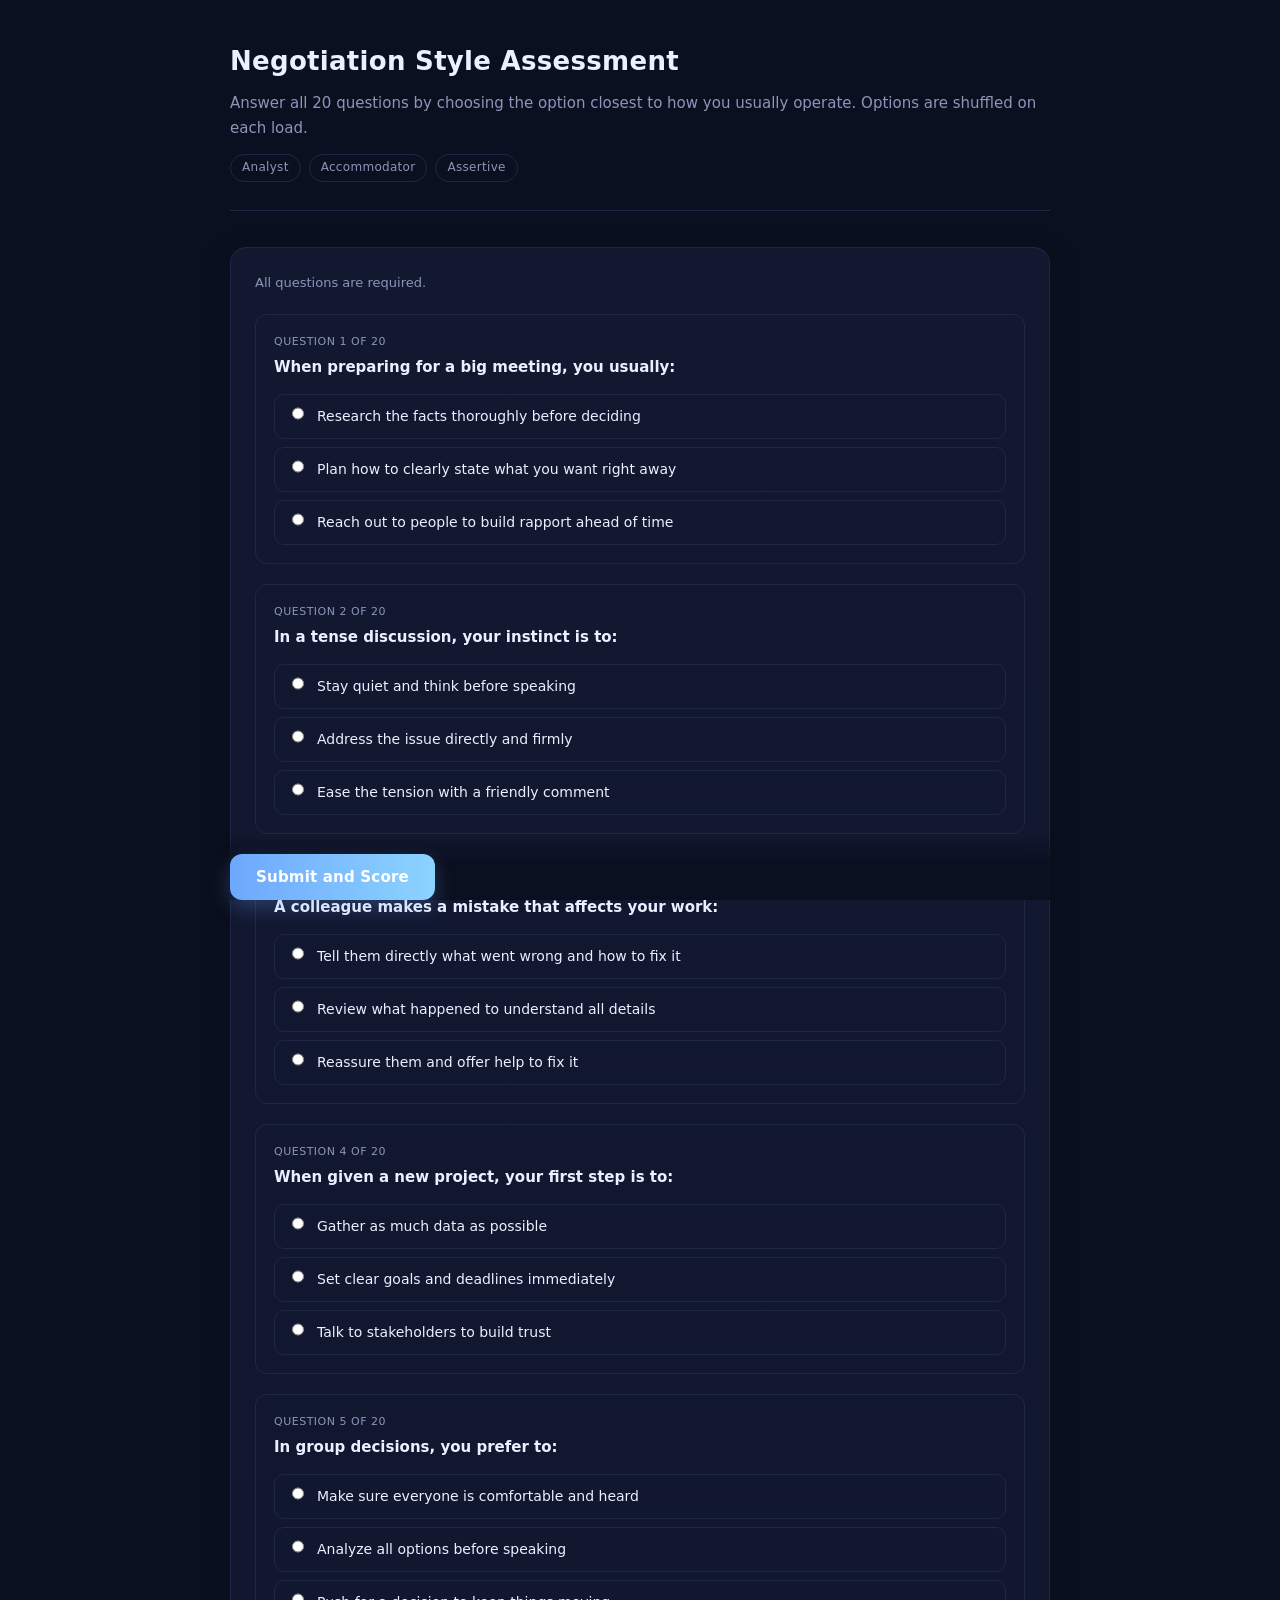
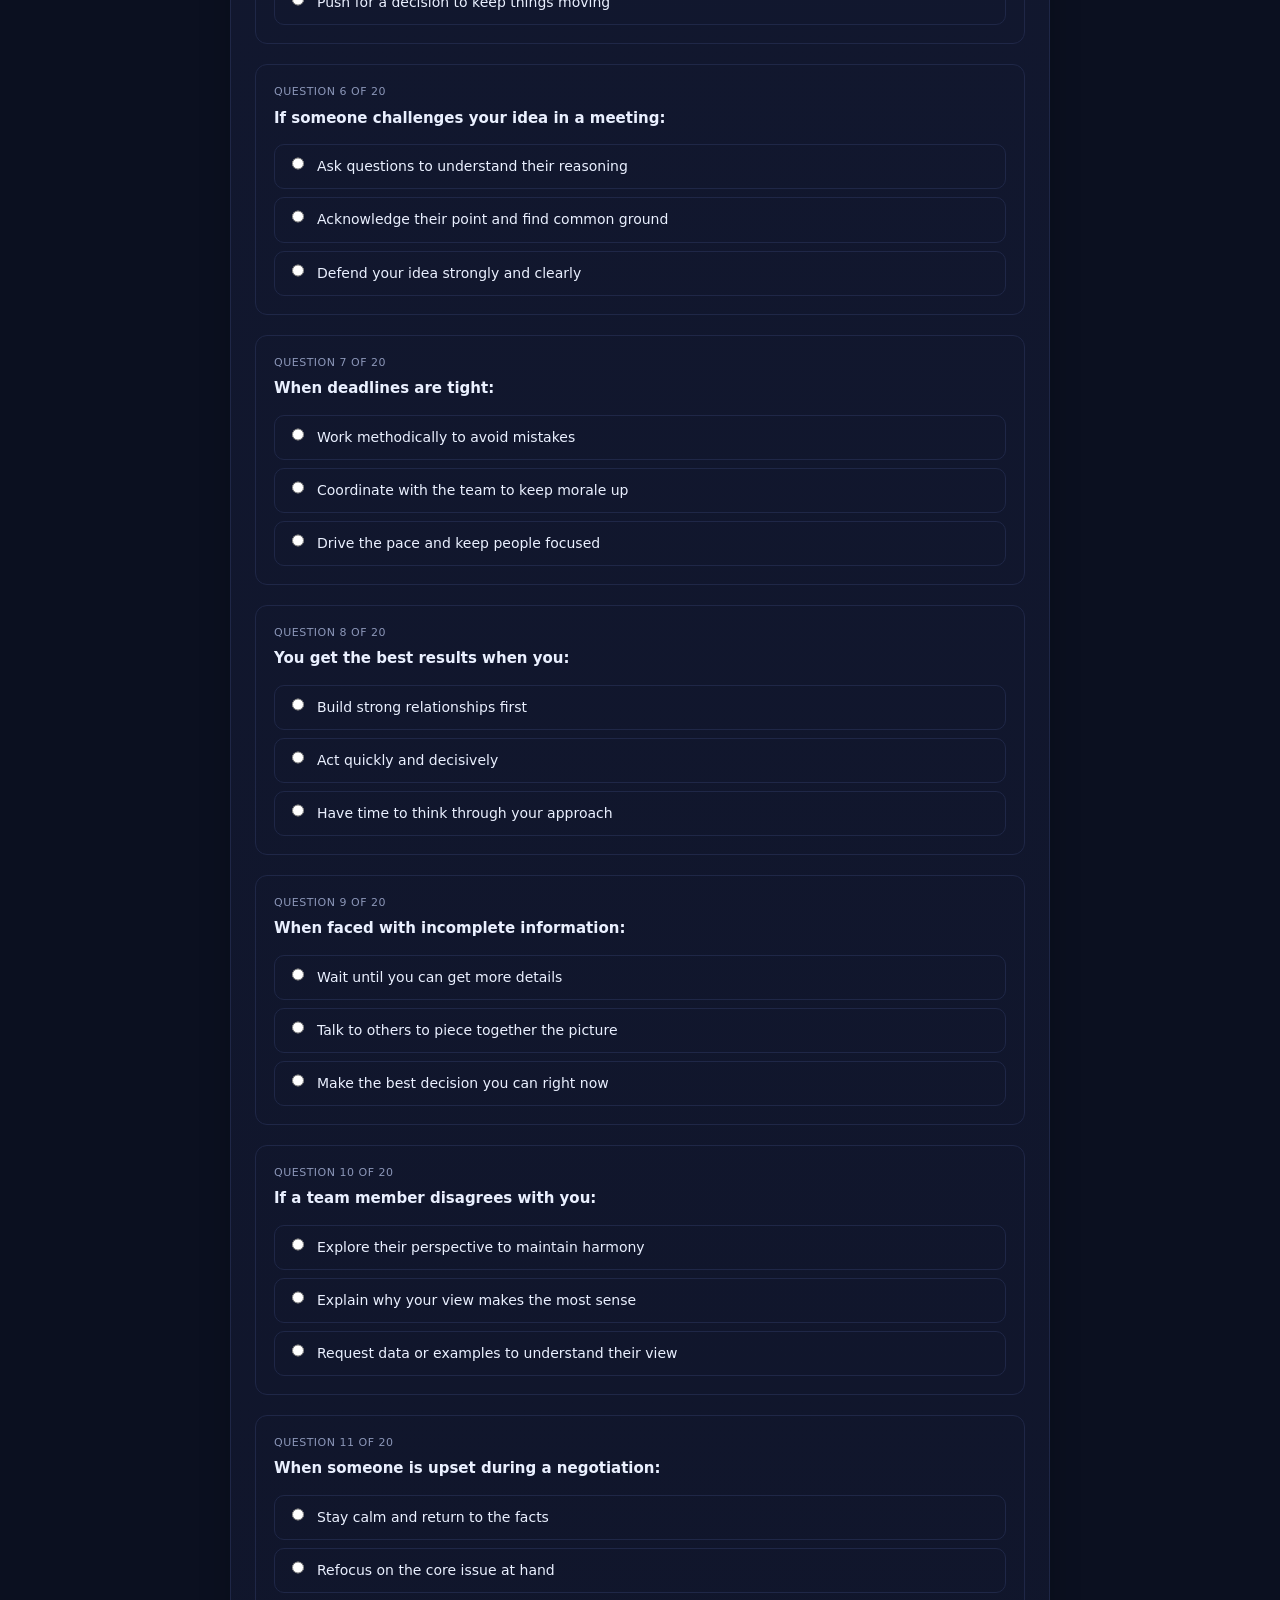
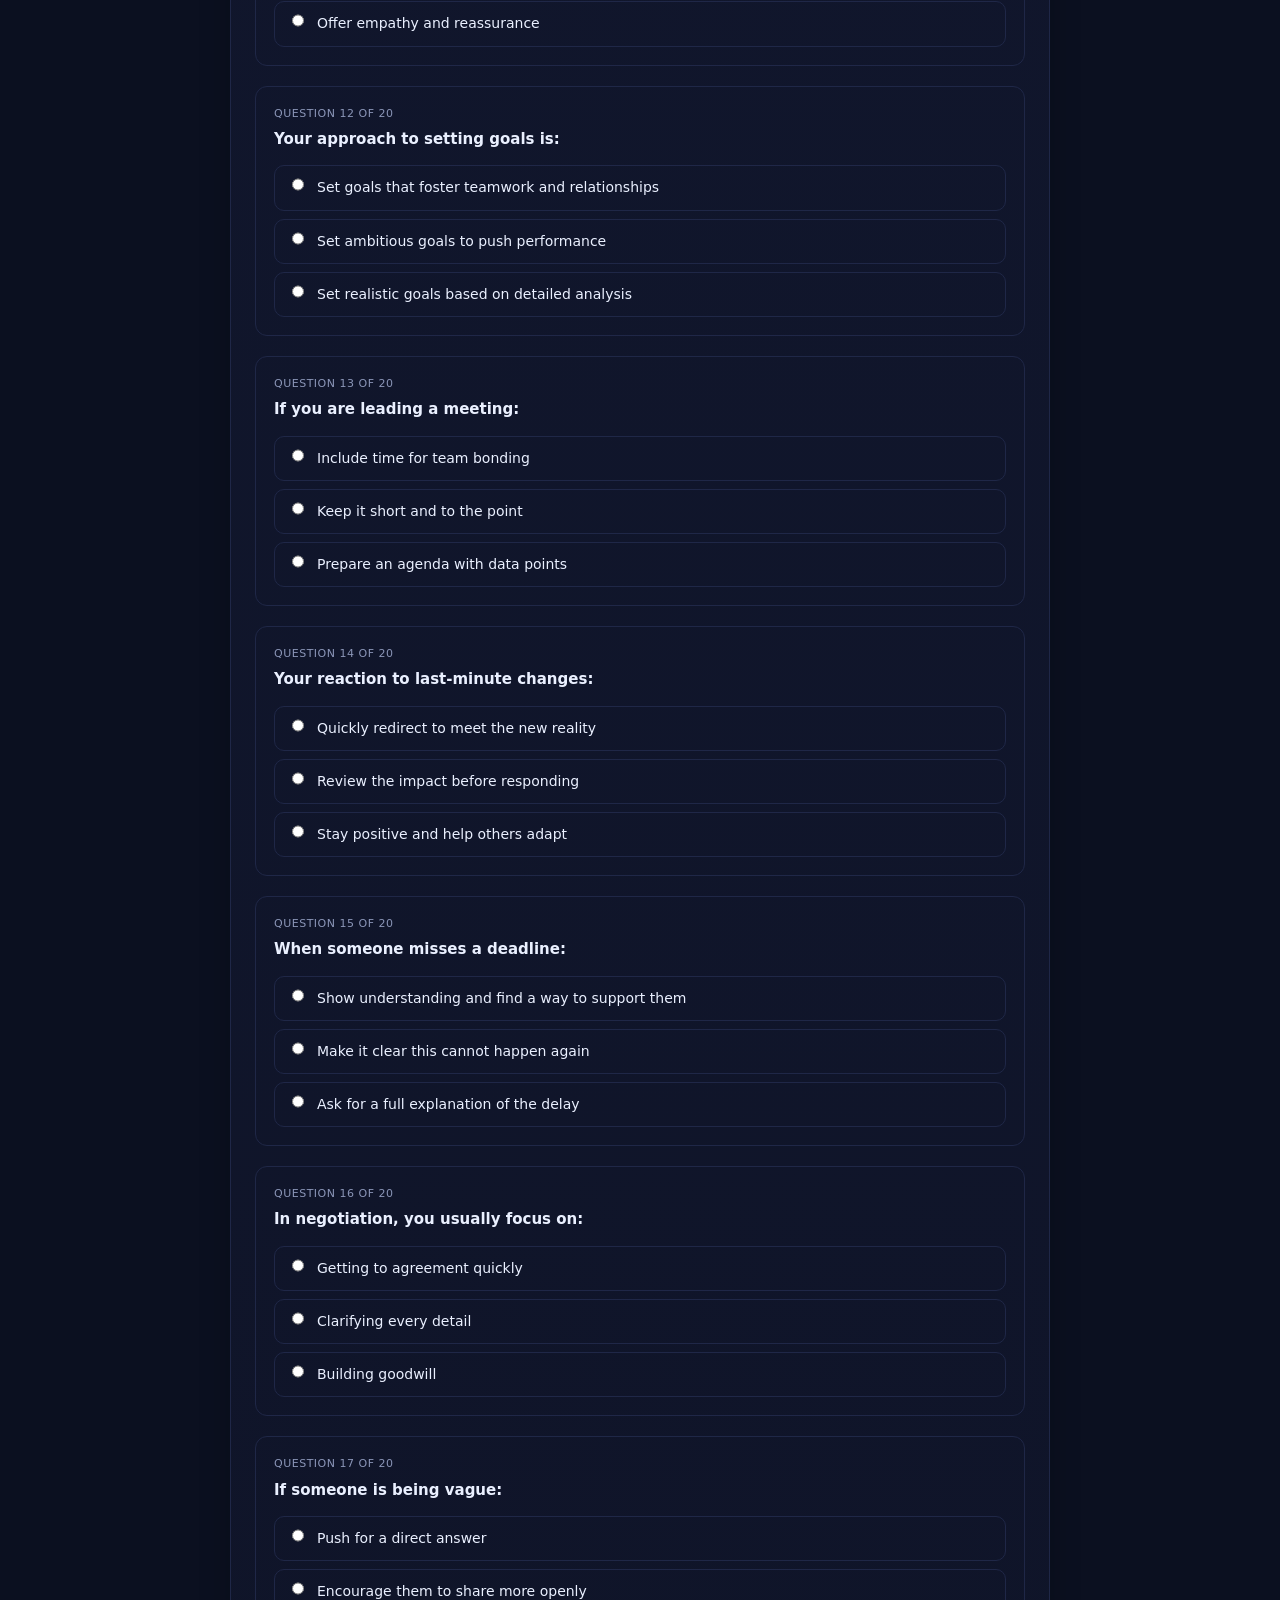
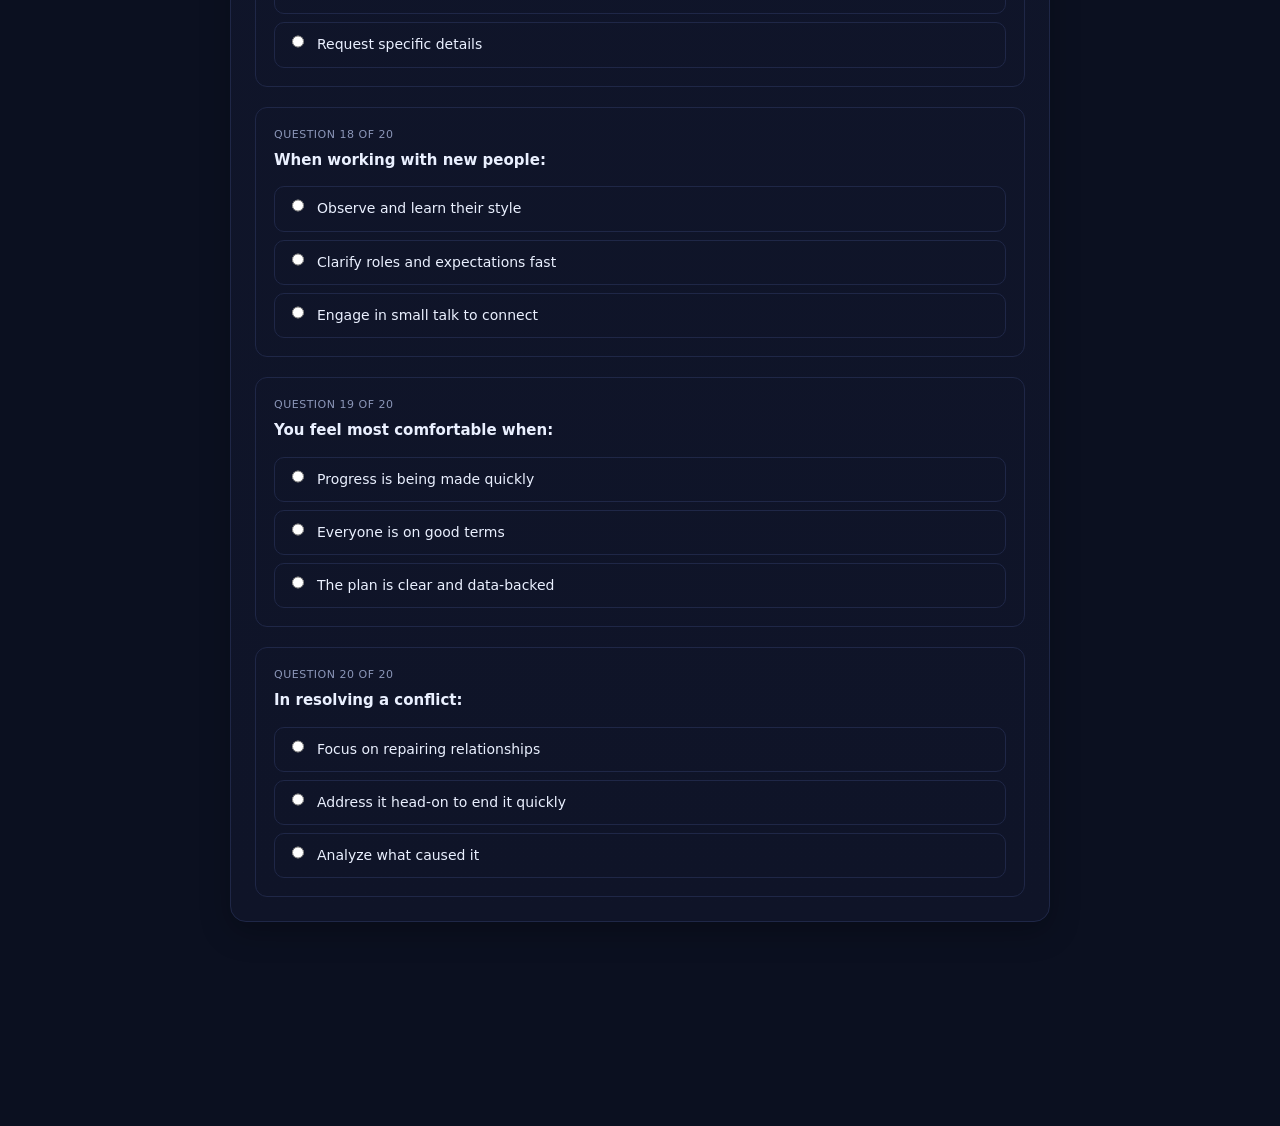
==== commit 0ab949d6: "Updated v2 Updated" ====
--- a/index.html
+++ b/index.html
@@ -160,20 +160,30 @@
     }
     .stress-note p { margin: 0; font-size: 14px; line-height: 1.65; color: #c8d8f5; }
 
-    /* Reframe box */
-    .reframe-box {
-      background: rgba(255,255,255,0.03);
-      border-left: 3px solid var(--accent);
-      padding: 14px 16px;
-      border-radius: 0 8px 8px 0;
+    /* Failure block */
+    .failure-block {
+      border: 1px solid var(--border);
+      border-radius: 10px;
+      overflow: hidden;
       margin-bottom: 26px;
     }
-    .reframe-head {
+    .failure-block-head {
       font-size: 11px; letter-spacing: 0.8px; text-transform: uppercase;
-      color: var(--muted); margin-bottom: 6px;
-      font-family: system-ui, -apple-system, sans-serif;
-    }
-    .reframe-box p { margin: 0; font-size: 14px; line-height: 1.65; }
+      color: var(--muted); padding: 12px 16px 10px;
+      border-bottom: 1px solid var(--border);
+      background: rgba(255,255,255,0.02);
+      font-family: system-ui, -apple-system, sans-serif;
+    }
+    .failure-section { padding: 14px 16px; border-bottom: 1px solid var(--border); }
+    .failure-section:last-child { border-bottom: none; }
+    .failure-section-label {
+      font-size: 11px; letter-spacing: 0.6px; text-transform: uppercase;
+      color: var(--muted); margin-bottom: 6px; opacity: 0.7;
+      font-family: system-ui, -apple-system, sans-serif;
+    }
+    .failure-section p { margin: 0; font-size: 14px; line-height: 1.65; }
+    .failure-section.prescription { background: rgba(255,255,255,0.015); }
+    .failure-section.prescription .failure-section-label { color: var(--accent); opacity: 1; }
 
     /* Secondary style block */
     .secondary-block {
@@ -218,7 +228,7 @@
 <body>
   <div class="wrap">
     <header>
-      <h1>Negotiation Style Assessment (v2)</h1>
+      <h1>Negotiation Style Assessment</h1>
       <p class="topline">Answer all 20 questions by choosing the option closest to how you usually operate. Options are shuffled on each load.</p>
       <div class="style-pills">
         <span class="pill">Analyst</span>
@@ -388,25 +398,37 @@
         colorClass: "analyst",
         orientation: "Your default posture is to understand before acting. You prioritize accuracy and structural completeness, and you treat silence as a working state rather than a problem to solve. In most situations, you want more information before you commit to a position, and you are more likely to ask a clarifying question than to stake out ground before the picture is clear.",
         natural: "In a negotiation, you tend to ask clarifying questions, return to data when the conversation gets heated, and treat an unreasonable opening offer as something to be checked rather than challenged. You stay calm, but that calm can read as disengagement to the people in the room with you. You are often the person who identifies the structural cause of a problem while everyone else is arguing about symptoms.",
-        blindspot: "The Analyst's characteristic failure happens under pressure from a dominant personality in the room. When someone pushes hard, Analysts tend to go quiet and withdraw to verify rather than holding their position and speaking. This is precisely the moment the room most needs what you know. The data you are retreating to check may matter far less than the perspective you are withholding right now.",
-        stressNote: "Your default behavior becomes most visible when stakes are high and time is short. Under pressure, Analysts tend to go quiet rather than incomplete, and they can miss the window to contribute while waiting for certainty that will not arrive in time.",
-        reframe: "When someone pushes hard or makes an unreasonable claim, resist the impulse to withdraw and recheck your data. You already know more than they do about the structural issues. Ask one clarifying question instead of going silent. Staying present in the room is often more valuable than the additional verification you think you need.",
+        failure: {
+          trigger: "Direct emotional pressure, in public, or under tight time constraints. It can come from any style, but Assertives generate it most reliably. The Analyst's strength is preparation and precision, and their approach depends on orderly process. When a counterpart introduces urgency, emotional heat, or a public audience, that model breaks down.",
+          mode: "The Analyst withdraws at precisely the moment the room most needs their voice. They want more data, more time, more certainty before responding. That silence reads as disengagement to everyone else, and the Assertive fills the space by pressing harder. There is a compounding problem: the Analyst's measured, distant delivery can inadvertently trigger the Assertive's escalation instinct, creating exactly the irrational environment the Analyst is least equipped to handle.",
+          voss: "Name the pressure before retreating from it. Saying something like 'it seems like the timeline is creating urgency on your side' slows the room without confrontation. When direct authority is asserted, acknowledge the directive and then outline the consequences in plain sequence. This restores order to your thinking and gives the other side something concrete to engage rather than an opponent to overwhelm.",
+          karrass: "Trust your preparation. If you have done the work, you know the floor. You do not need more time in that moment; you need to act on the preparation you already completed. You do not rise to the occasion under pressure. You fall to your highest level of preparation. The defense against emotional pressure is not more analysis. It is the confidence that comes from preparation finished before the room got hot.",
+        },
+        stressNote: "Your default behavior becomes most visible when stakes are high and time is short. Under pressure, Analysts tend to go quiet rather than speak from incomplete certainty, and they can miss the window to contribute while waiting for a level of confidence that will not arrive in time.",
       },
       Accommodator: {
         colorClass: "accommodator",
         orientation: "Your default posture centers on the relationship. You treat trust and rapport not just as tools but as genuine goals in themselves, and you are attentive to whether people in the room feel heard and respected. You tend to move toward agreement and away from friction, which makes you effective at maintaining working relationships across time.",
         natural: "In a negotiation, you offer empathy, look for common ground, and are willing to concede a point to keep the conversation productive. You are often the person who notices when someone feels dismissed and adjusts accordingly. You fill silence because it feels uncomfortable, and you tend to smooth things over before the underlying issue has been fully worked through.",
-        blindspot: "The Accommodator's characteristic failure is premature concession. Under pressure, and especially when faced with a personal attack, Accommodators tend to absorb the criticism and wonder whether it might be deserved. This is not reconsideration. It is capitulation. A related risk: over time, the same instinct that helps your team survive a crisis can normalize chronic problems by reframing each one as evidence of resilience.",
+        failure: {
+          trigger: "Silence. From any style, but most acutely from Assertives. The Accommodator reads silence as a signal that the relationship is in trouble. Where an Analyst experiences silence as space to think, the Accommodator experiences it as withdrawal, disapproval, or rupture. The longer the silence holds, the more urgent the need to repair it.",
+          mode: "The Accommodator offers a premature concession to restore the conversational flow, before the negotiation has fully begun. The result is resentful compliance: you say yes to end the silence, the agreement never feels fair internally, and the work gets slow-rolled later. A related failure: Accommodators will often have identified their own objections beforehand and leave them unaddressed out of fear of the conflict that surfacing them might cause. Both Assertives and Analysts need to hear those objections.",
+          voss: "Treat silence as leverage, not as a threat. The discomfort you feel during silence is often the strongest leverage available to you. Breathe through it. Before making any concession, ask a question that transfers the burden back to the other side: something like 'how am I supposed to work with that?' slows the tempo and keeps you from giving ground before you need to.",
+          karrass: "Use a conditional yes to protect your position without requiring a confrontational no. 'We can do that, provided the timeline shifts.' The concession is contingent, the relationship is preserved, and your position enters the record. Every concession should be framed as a trade. Something given should always have something attached.",
+        },
         stressNote: "Your default behavior becomes most visible when the relationship feels at risk. Under pressure, Accommodators tend to concede or smooth things over rather than holding position, which can leave important issues unresolved and create the impression that any aggressive posture will eventually yield ground.",
-        reframe: "Recognize that silence does not require filling, and that concessions do not restore relationships. They postpone disagreements. When you feel the pull to smooth something over, try naming what you observe instead. Saying 'it sounds like we are stuck on this point' keeps you engaged without giving ground you did not intend to give.",
       },
       Assertive: {
         colorClass: "assertive",
         orientation: "Your default posture is oriented toward outcomes and time. You value clarity of result, move quickly toward decisions, and are comfortable staking out a position early. You read ambiguity as inefficiency and tend to interpret a lack of resolution as someone failing to do their job. In a negotiation, you often know what you want before the other side has finished talking.",
         natural: "In a negotiation, you anchor early, push back hard when challenged, and keep the conversation moving toward resolution. You are direct about what you want and impatient with process that does not seem to be getting anywhere. You can read a room quickly for who has authority and who does not, and you tend to address the person who can make a decision rather than building consensus from the bottom up.",
-        blindspot: "The Assertive's characteristic failure is escalation when the situation called for a question. When someone makes an unreasonable demand or challenges your position, the natural Assertive response is to counter harder, which can turn a manageable disagreement into a stalemate or worse. The most dangerous version of this is in team settings: Assertive pressure after a failure can silence the Analysts in the room who are the ones best positioned to identify what actually went wrong.",
+        failure: {
+          trigger: "A data-fluent counterpart who is willing to hold the floor. A pure Analyst is manageable; they tend to go quiet and you fill the space. But an Analyst who holds their ground and deploys data systematically, without urgency or emotional signal, is a different problem. There is nothing to counter-punch. There is only evidence, calmly delivered, waiting to be addressed.",
+          mode: "The Assertive reads the data-driven challenge as a challenge to their position and escalates, or gets irritated in a way that accelerates escalation. The instinct is to match force with force, but there is no force to match. The conversation becomes a contest over credibility rather than a problem-solving exchange. The Assertive typically walks away having conceded credibility without gaining ground.",
+          voss: "Consciously soften your tone. Rather than dismissing the data, try naming the dynamic: something like 'it seems like we are working from different sets of numbers' creates space for the other side to confirm or correct, and shifts the exchange from contest to dialogue. Probe the data position with questions rather than attacking it. The discipline here is tone, not argument.",
+          karrass: "Do not take a data-anchored position at face value. Test it. Ask for the reasoning, the constraints, and the context. Even a well-prepared data position has soft spots. The principle is to out-learn, not out-argue. Preparation before the negotiation is your most reliable defense against being caught without an answer when someone deploys evidence you did not anticipate.",
+        },
         stressNote: "Your default behavior becomes most visible under challenge or time pressure. When stakes are high, Assertives tend to push harder and interpret pushback as a challenge to be met rather than a signal to slow down. Silence is not your instinct, but it is often your most powerful available move.",
-        reframe: "When something unexpected happens in a negotiation, slow down before responding. A calm question, such as 'how am I supposed to work with that?' puts the burden of explanation on the other side, buys you time to think, and does not escalate the situation. The person who keeps their composure when the other side does not usually ends up with more of what they wanted.",
       },
     };
 
@@ -538,19 +560,29 @@
             <p>${p.natural}</p>
           </div>
 
-          <div class="profile-section">
-            <div class="profile-section-head">Characteristic blind spot</div>
-            <p>${p.blindspot}</p>
+          <div class="failure-block">
+            <div class="failure-block-head">Where this style tends to fail</div>
+            <div class="failure-section">
+              <div class="failure-section-label">The trigger</div>
+              <p>${p.failure.trigger}</p>
+            </div>
+            <div class="failure-section">
+              <div class="failure-section-label">The failure mode</div>
+              <p>${p.failure.mode}</p>
+            </div>
+            <div class="failure-section prescription">
+              <div class="failure-section-label">Voss</div>
+              <p>${p.failure.voss}</p>
+            </div>
+            <div class="failure-section prescription">
+              <div class="failure-section-label">Karrass</div>
+              <p>${p.failure.karrass}</p>
+            </div>
           </div>
 
           <div class="stress-note">
             <div class="stress-note-head">Under pressure</div>
             <p>${p.stressNote}</p>
-          </div>
-
-          <div class="reframe-box">
-            <div class="reframe-head">One reframe worth practicing</div>
-            <p>${p.reframe}</p>
           </div>
 
           <div class="secondary-block">
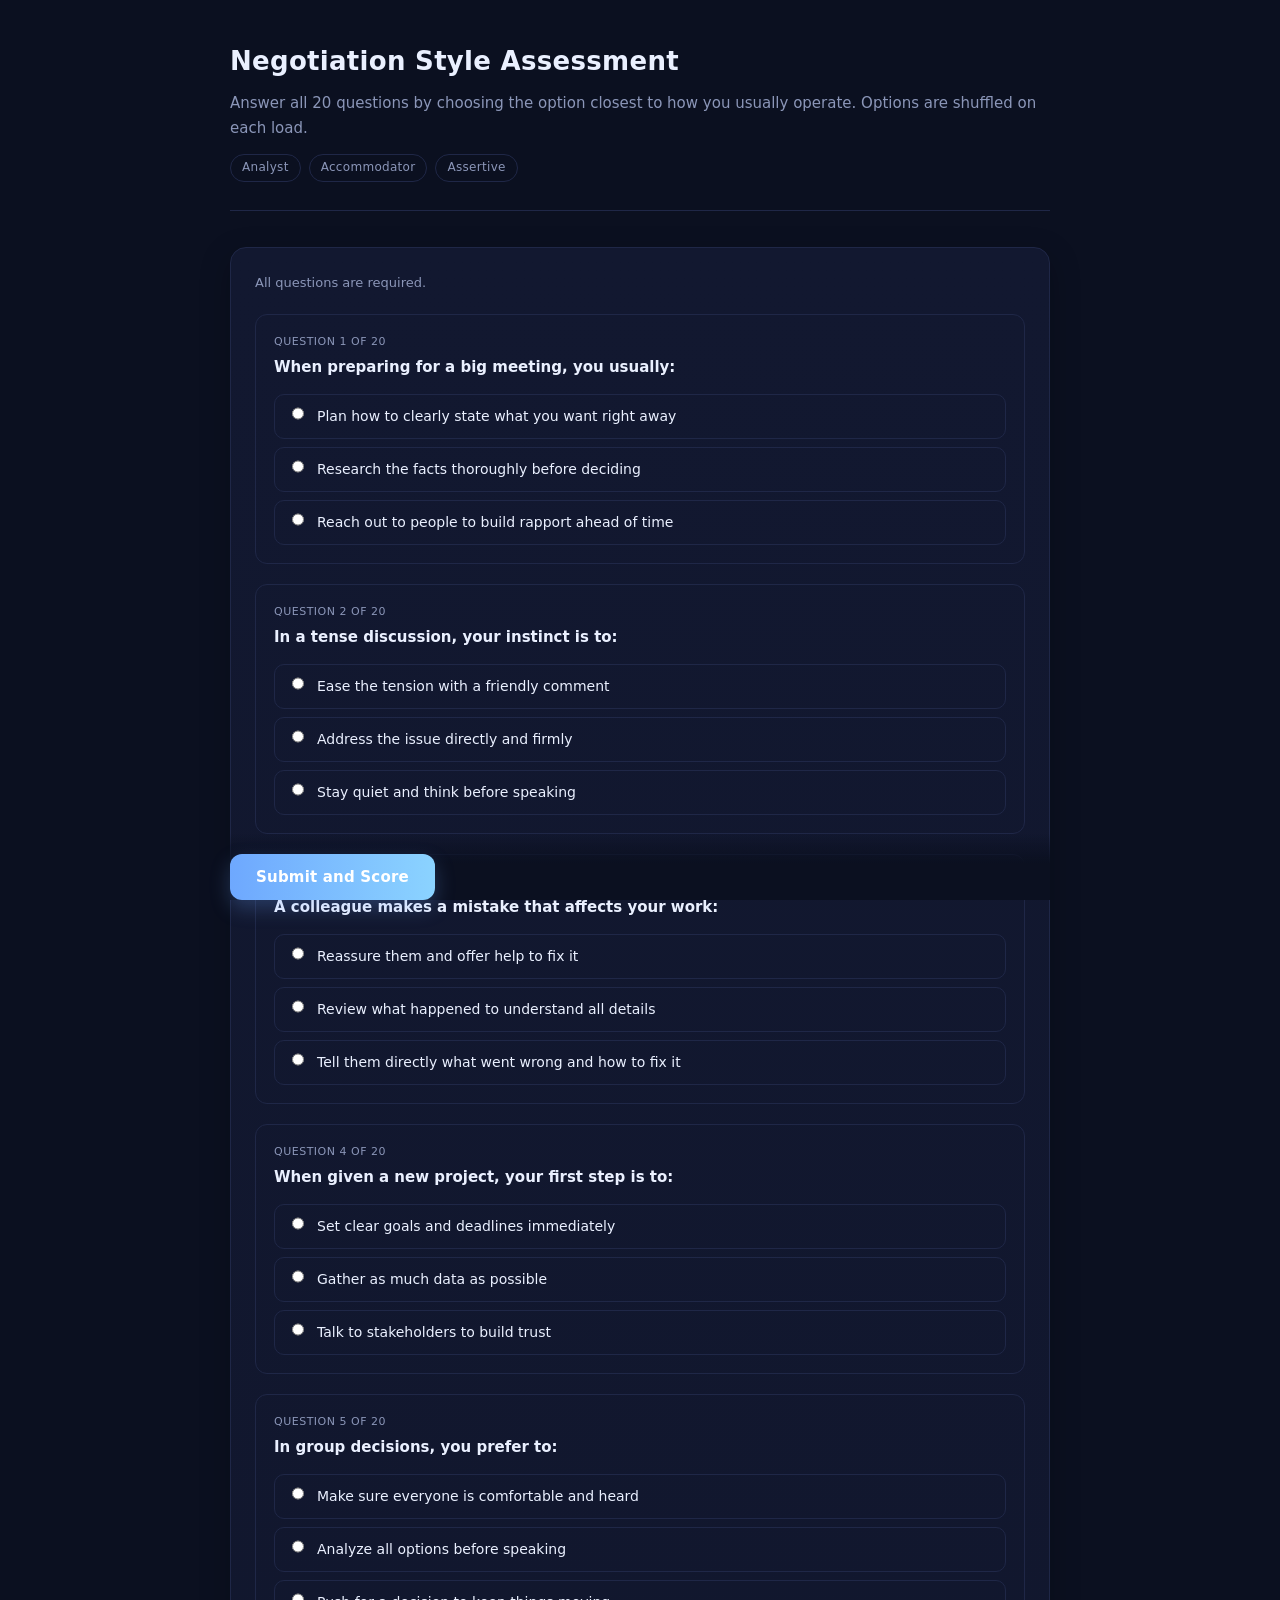
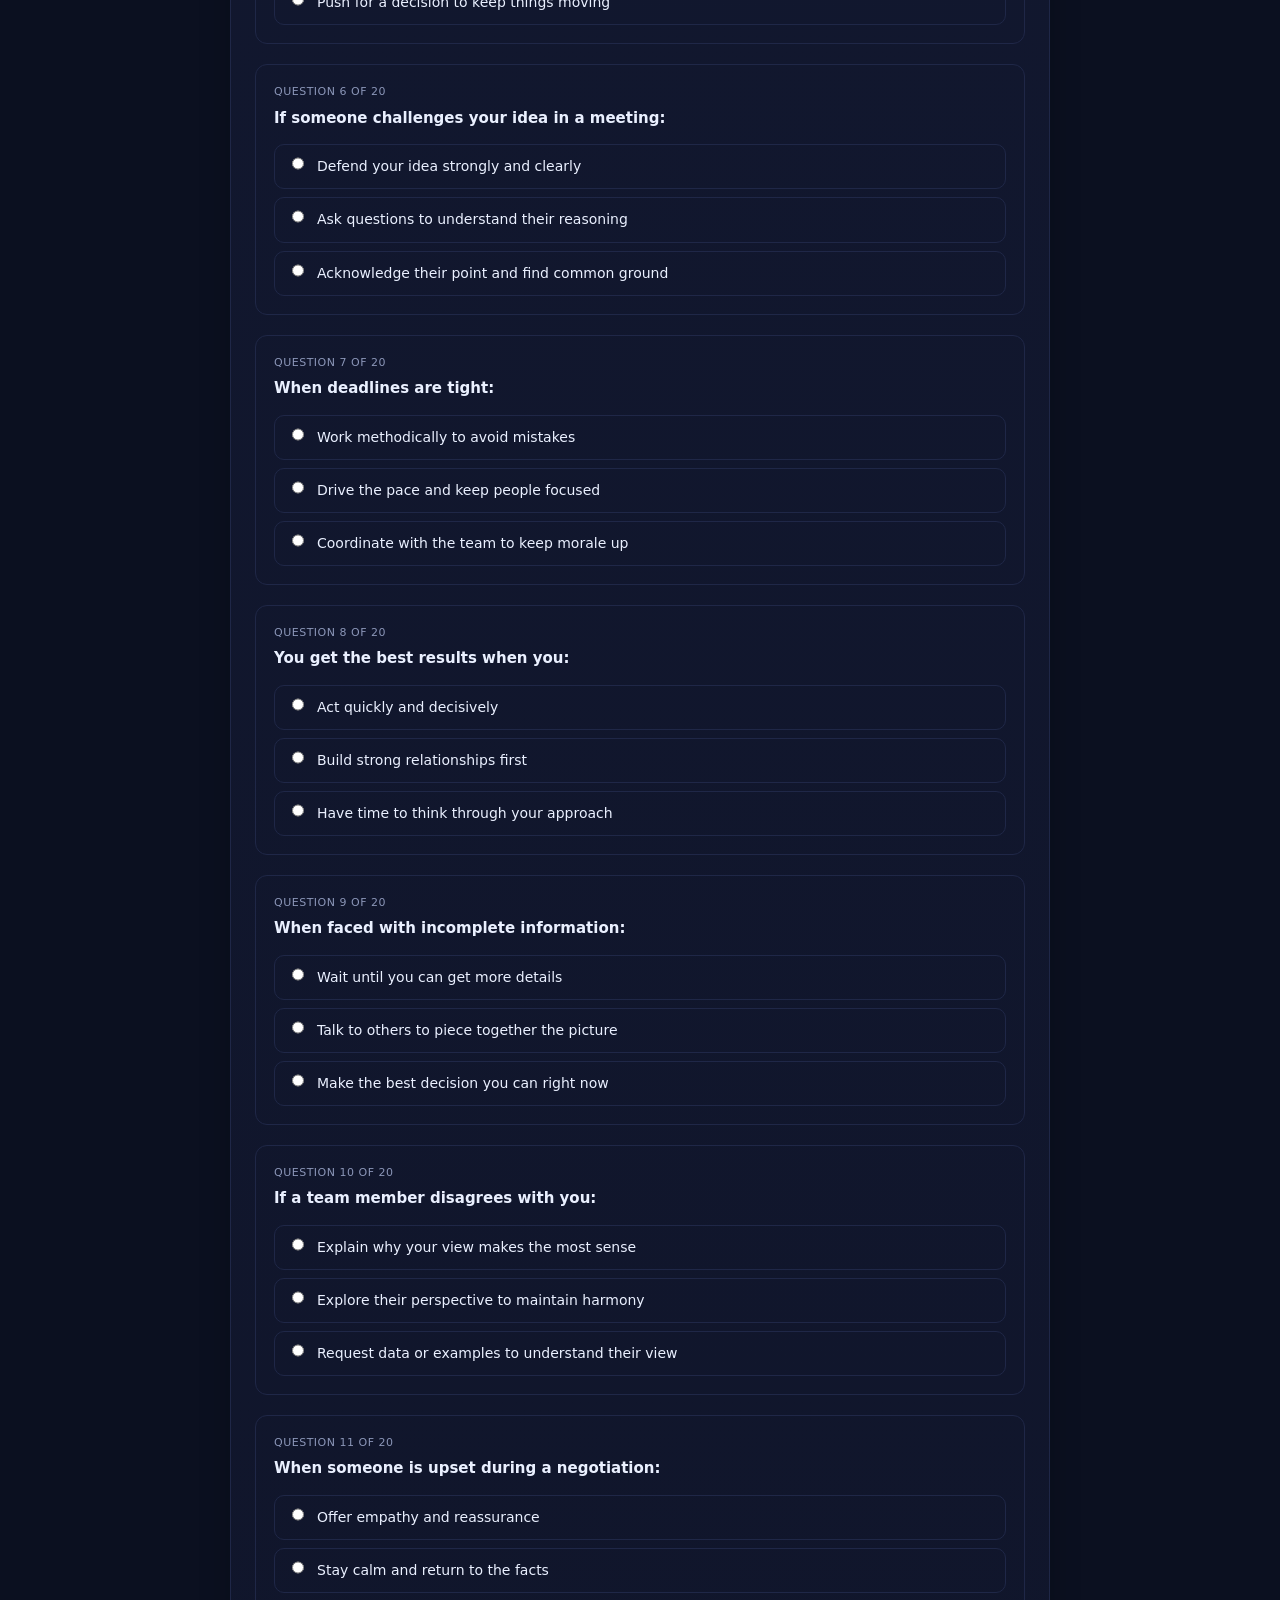
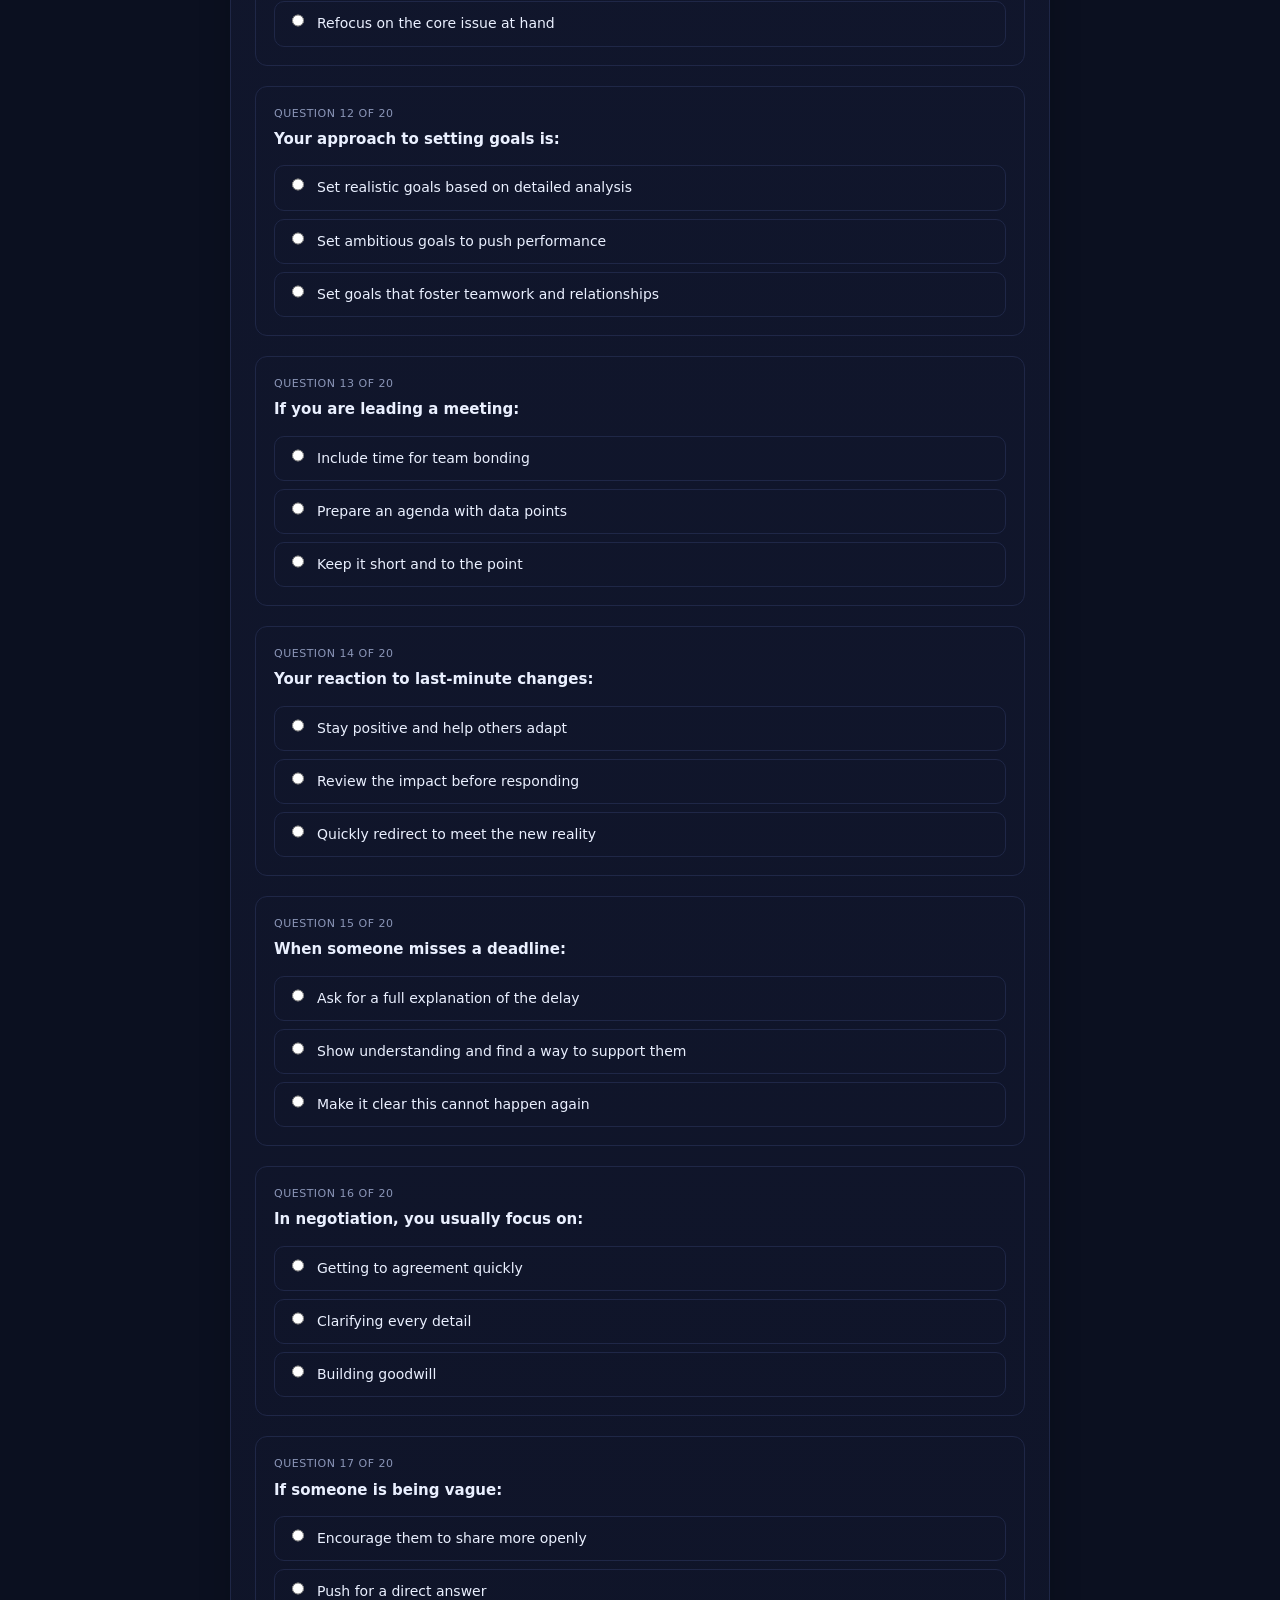
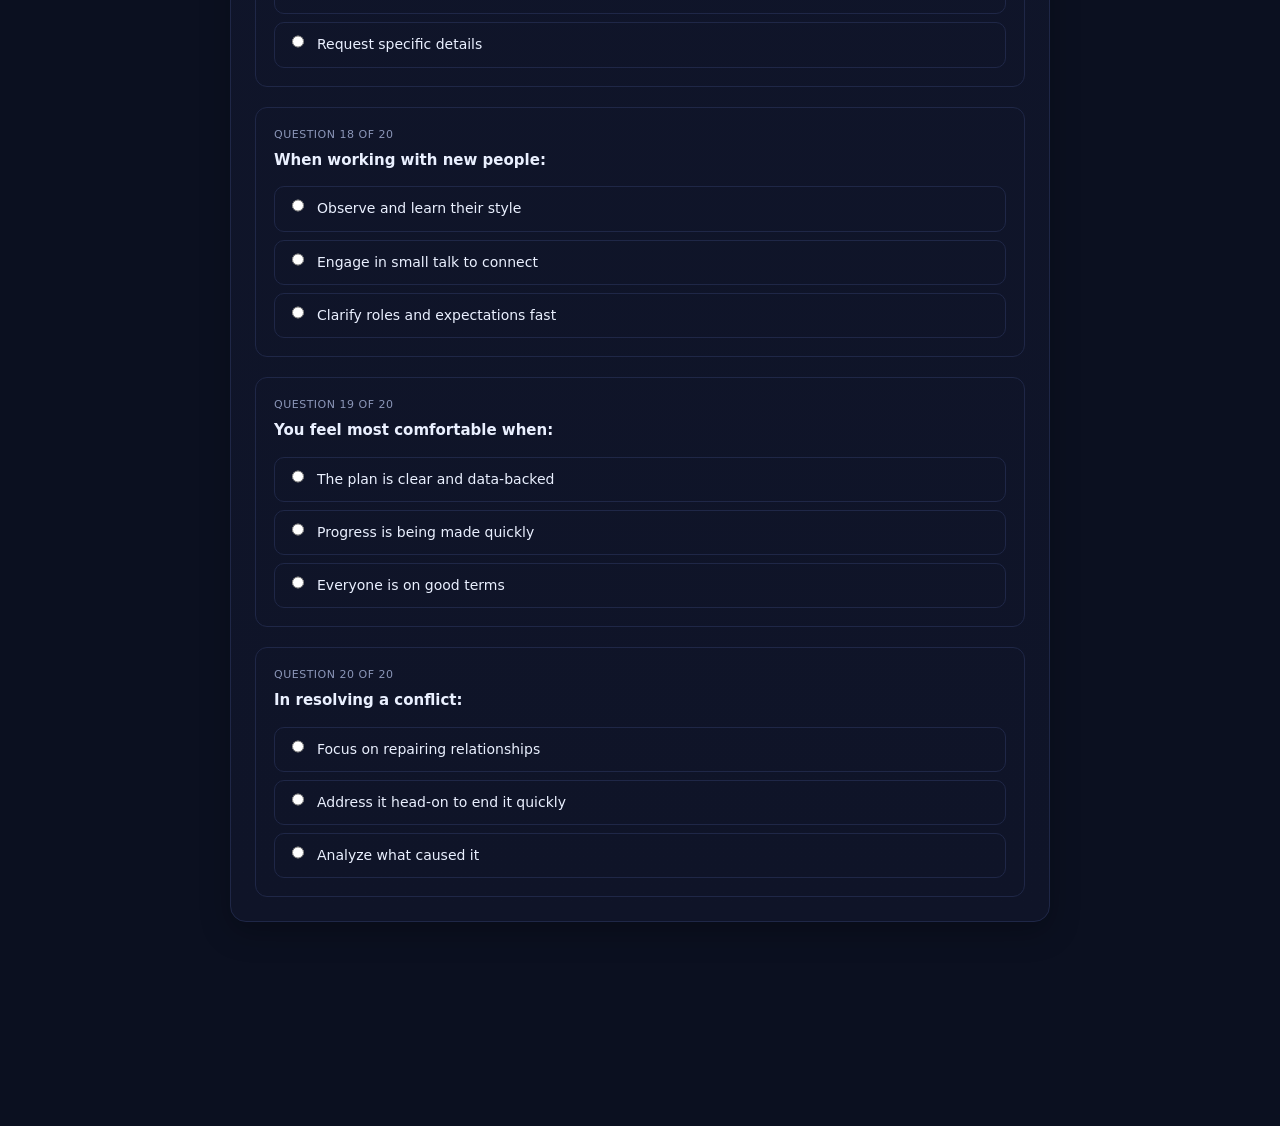
==== commit 7f96db06: "Updated 2 v3 Updated" ====
--- a/index.html
+++ b/index.html
@@ -2,7 +2,7 @@
 <html lang="en">
 <head>
   <meta charset="utf-8" />
-  <title>Negotiation Style Assessment</title>
+  <title>Negotiation Style Assessment (v3)</title>
   <meta name="viewport" content="width=device-width, initial-scale=1" />
   <style>
     :root {
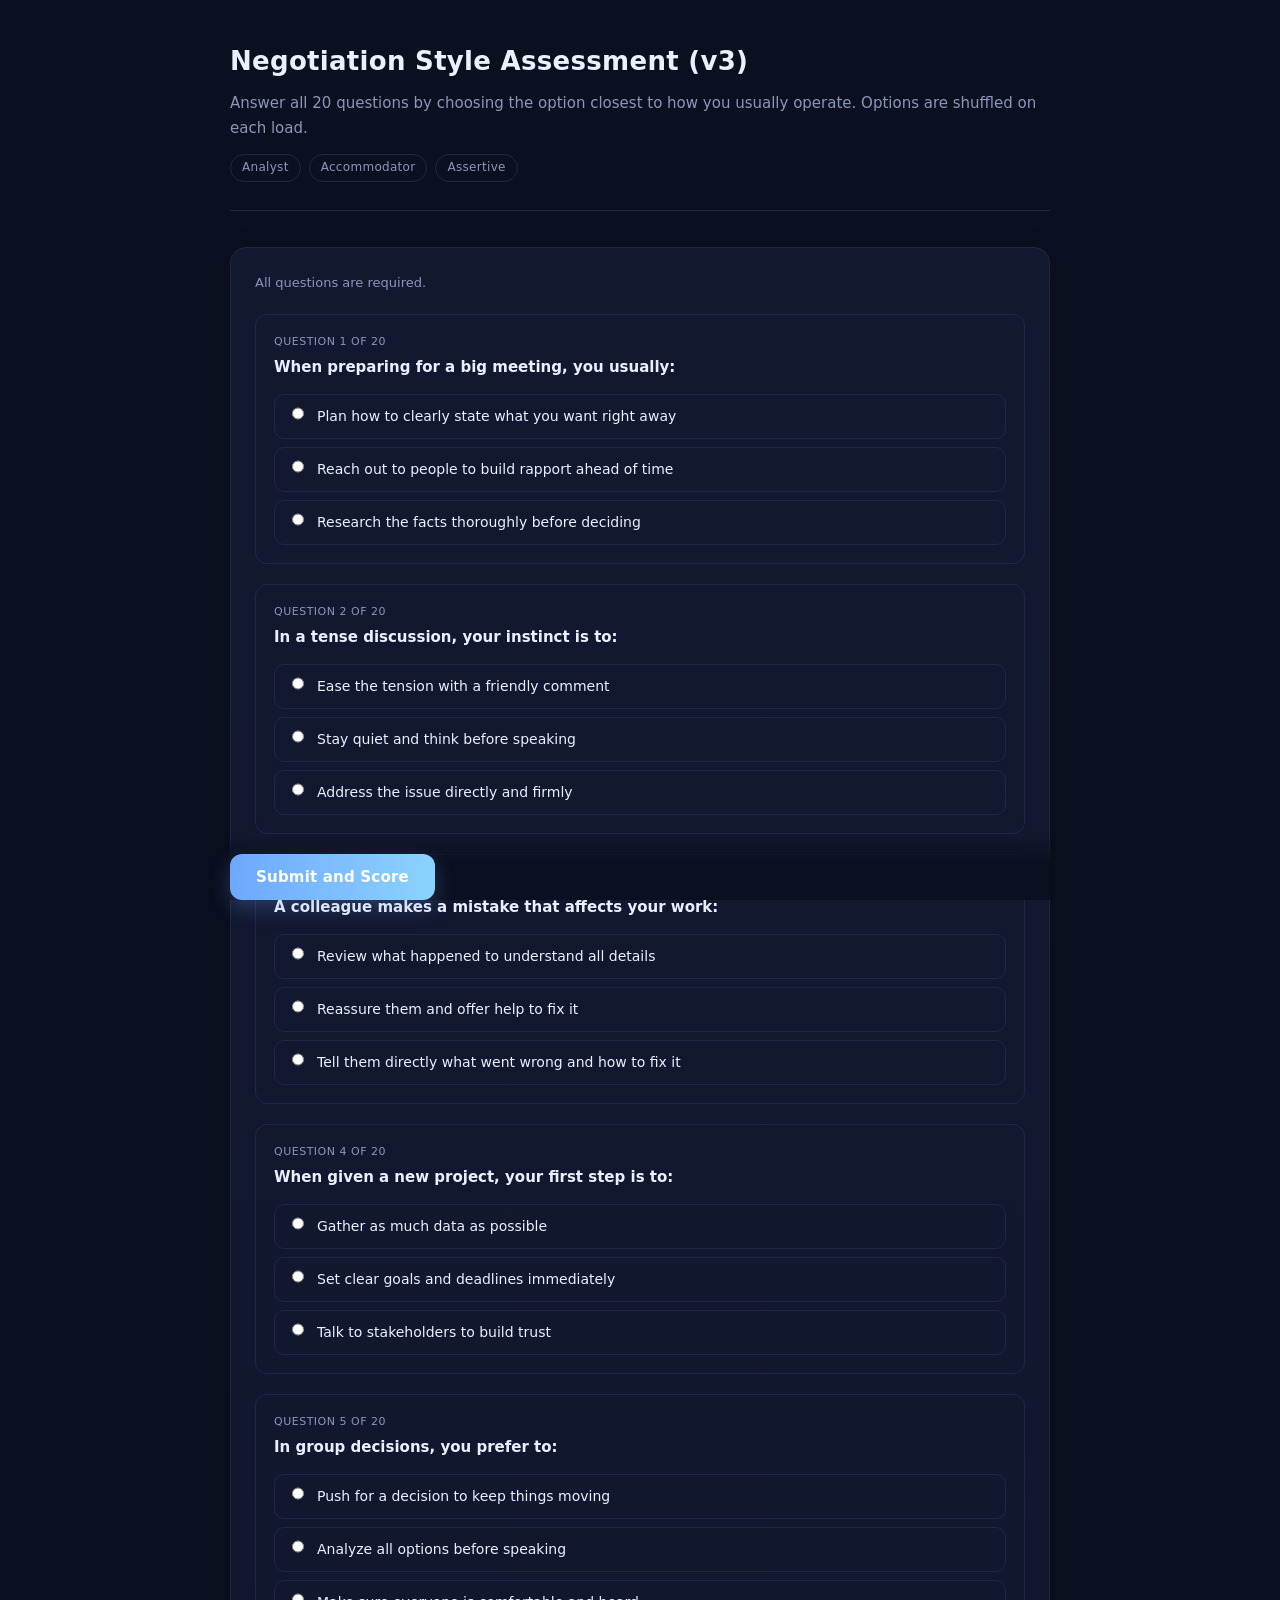
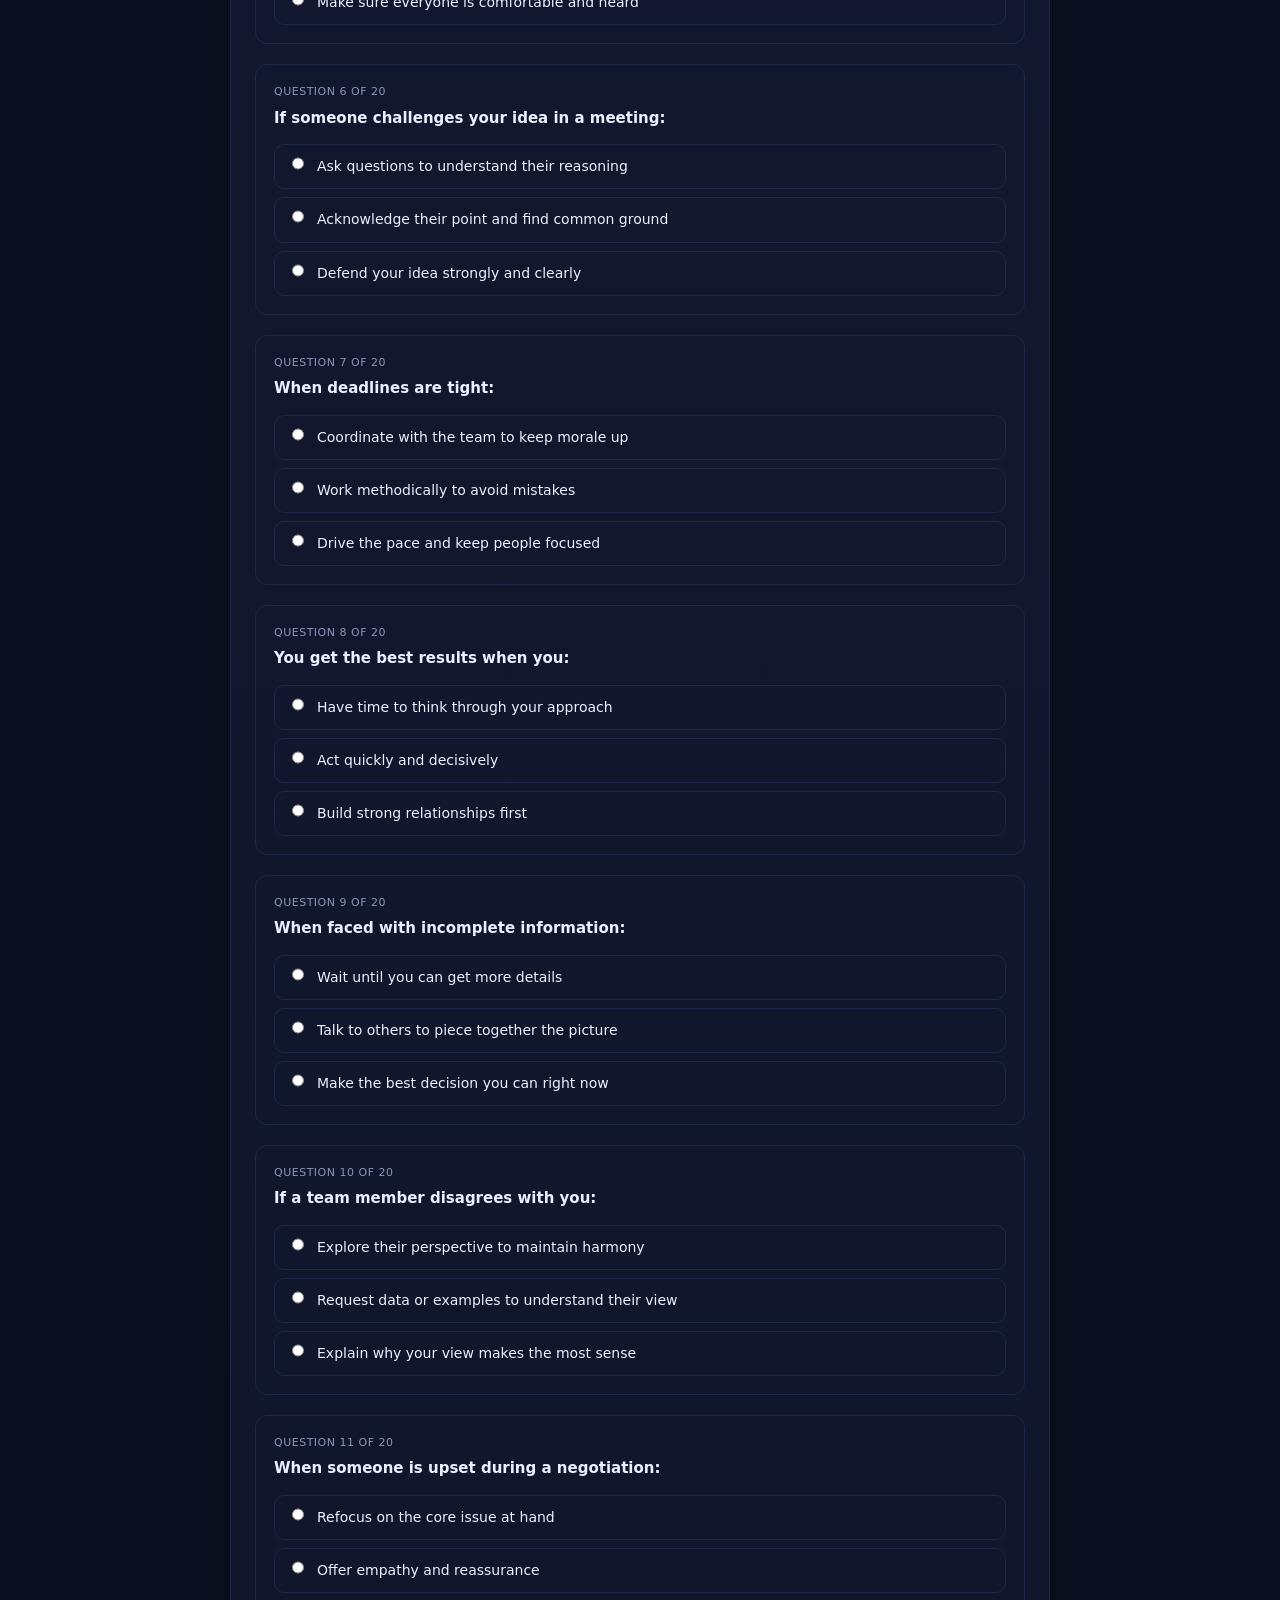
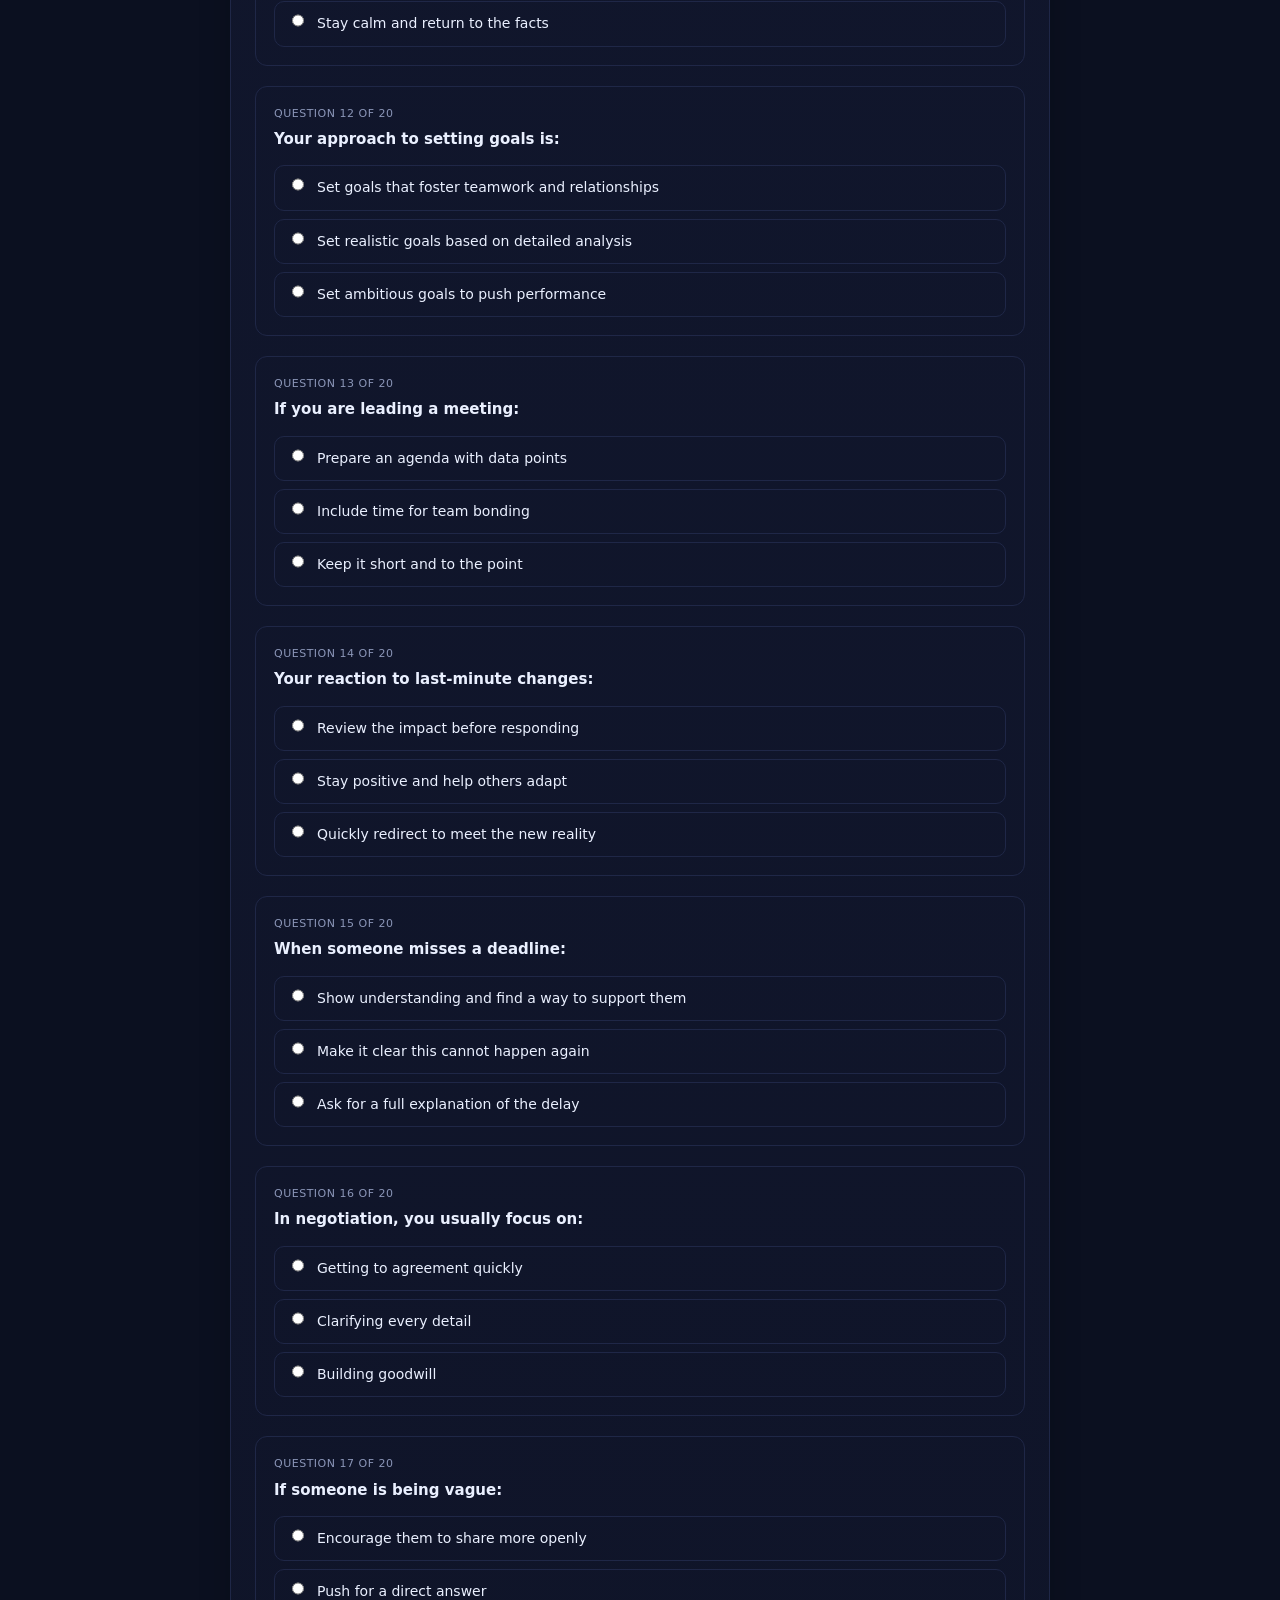
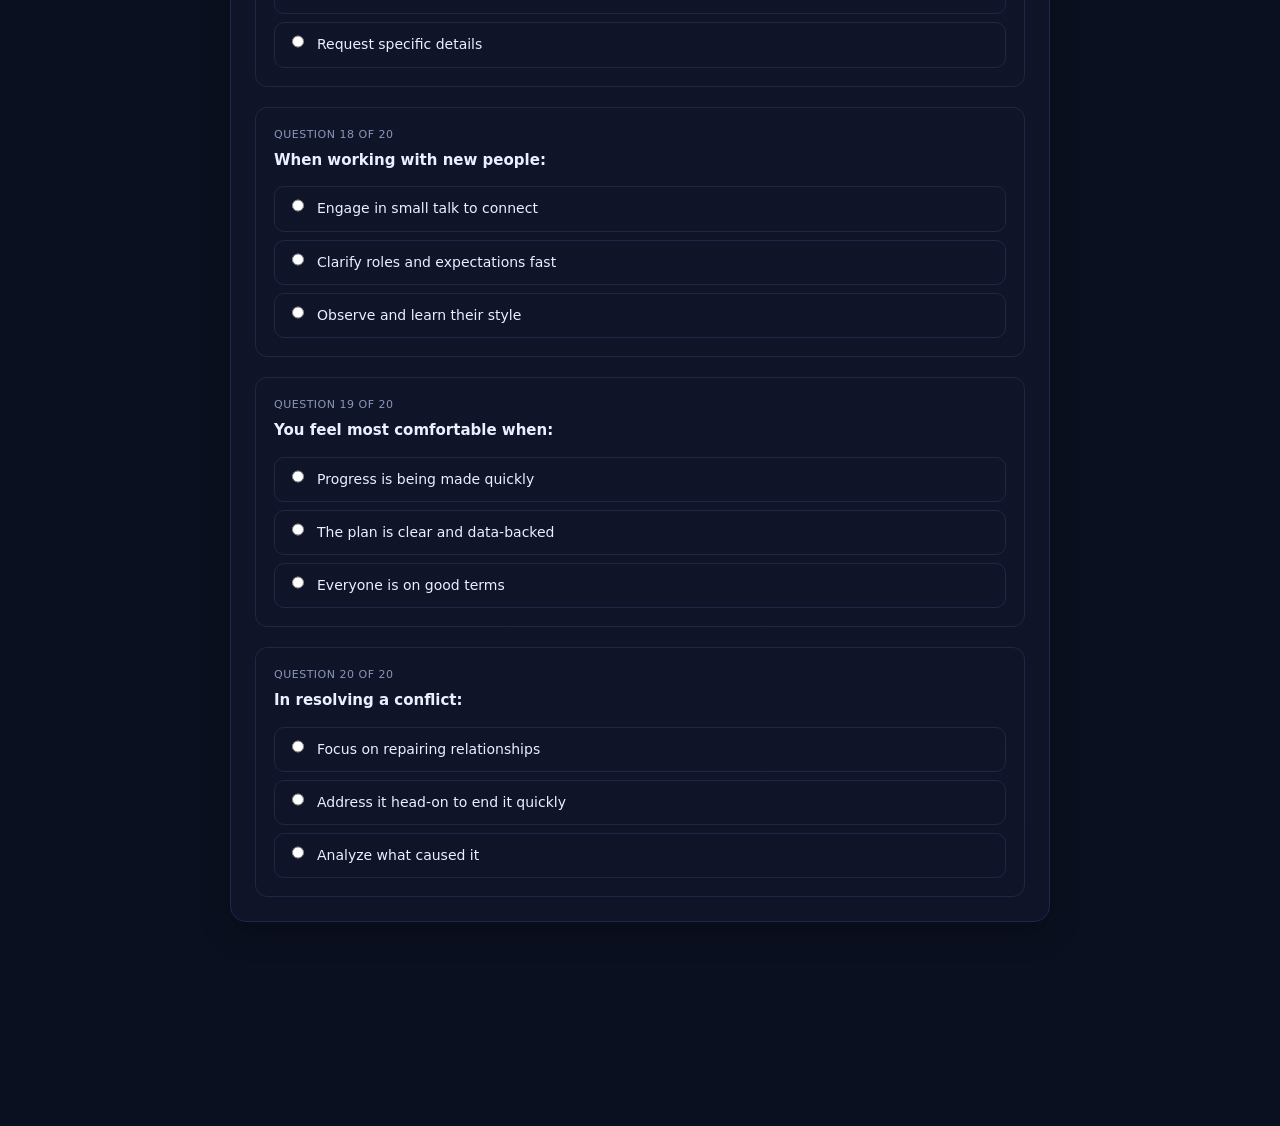
==== commit 65fb22c5: "Updated v3 Update v3" ====
--- a/index.html
+++ b/index.html
@@ -228,7 +228,7 @@
 <body>
   <div class="wrap">
     <header>
-      <h1>Negotiation Style Assessment</h1>
+      <h1>Negotiation Style Assessment (v3)</h1>
       <p class="topline">Answer all 20 questions by choosing the option closest to how you usually operate. Options are shuffled on each load.</p>
       <div class="style-pills">
         <span class="pill">Analyst</span>
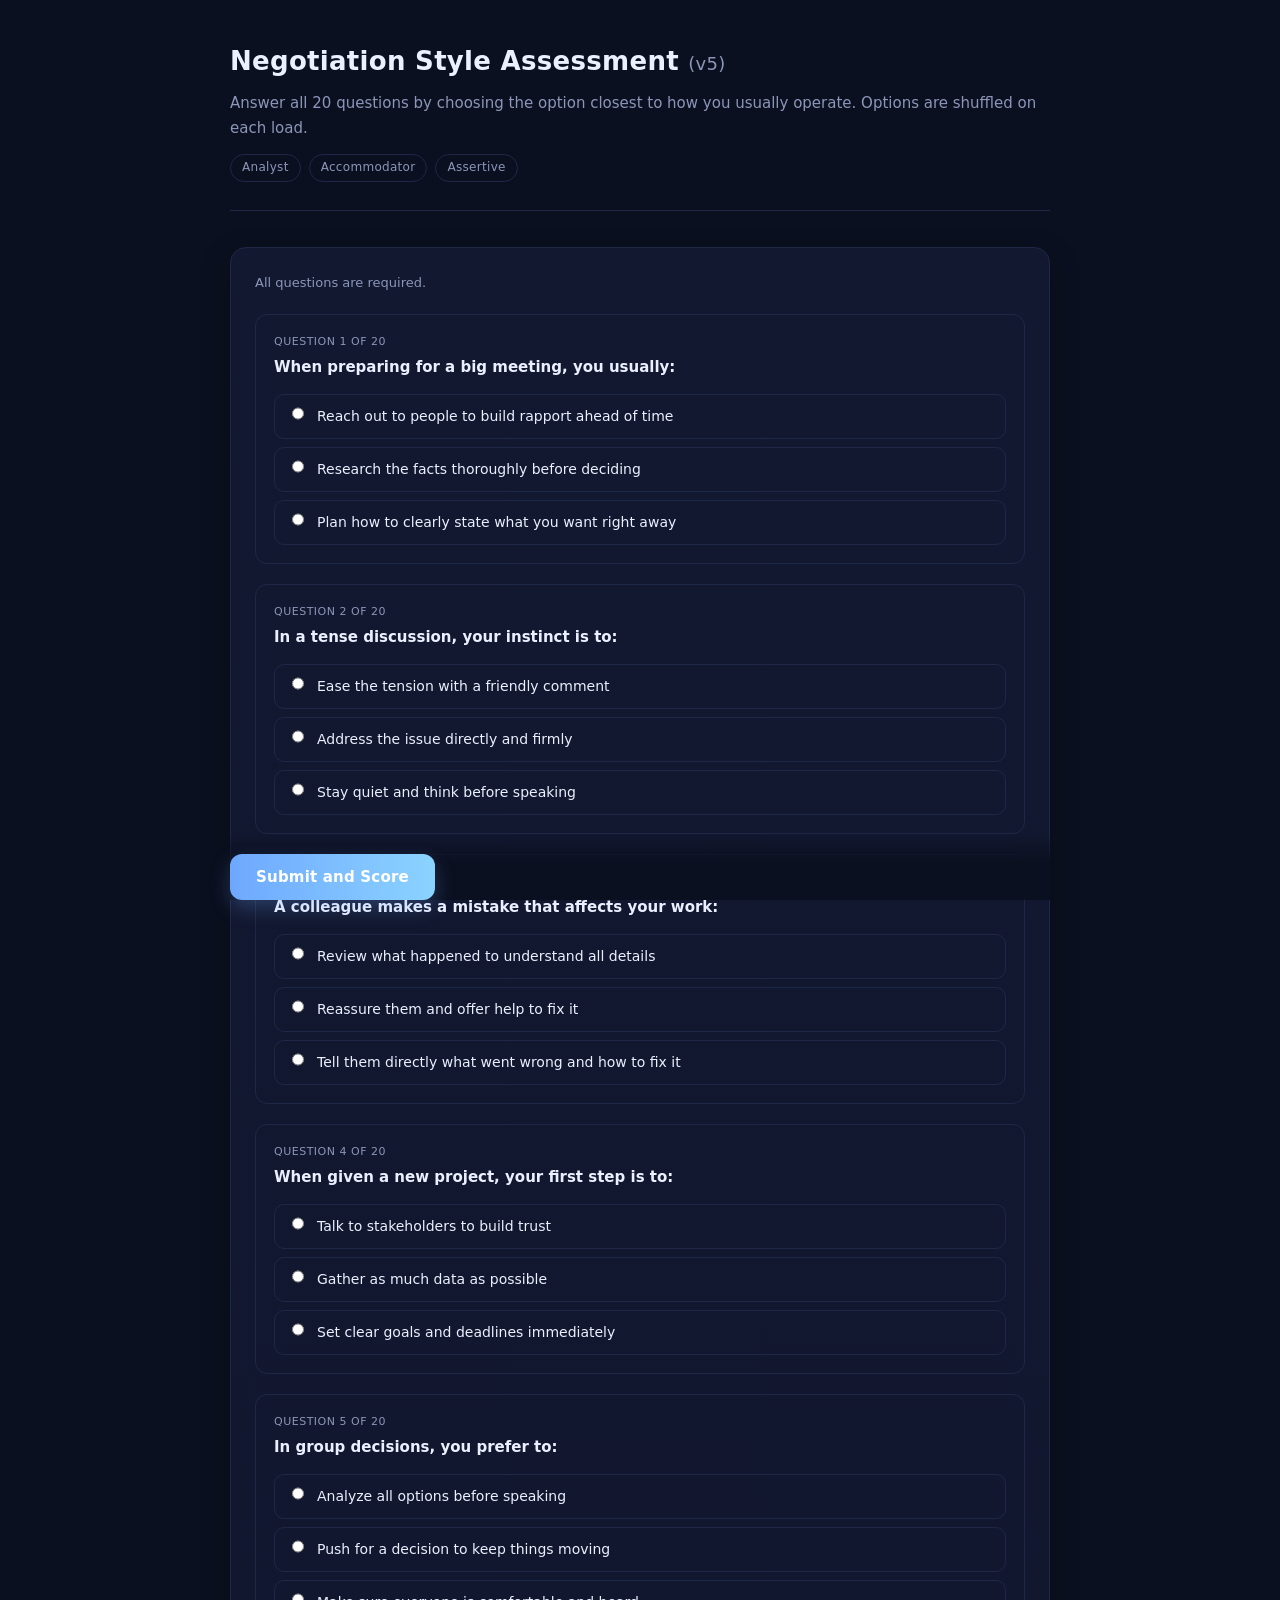
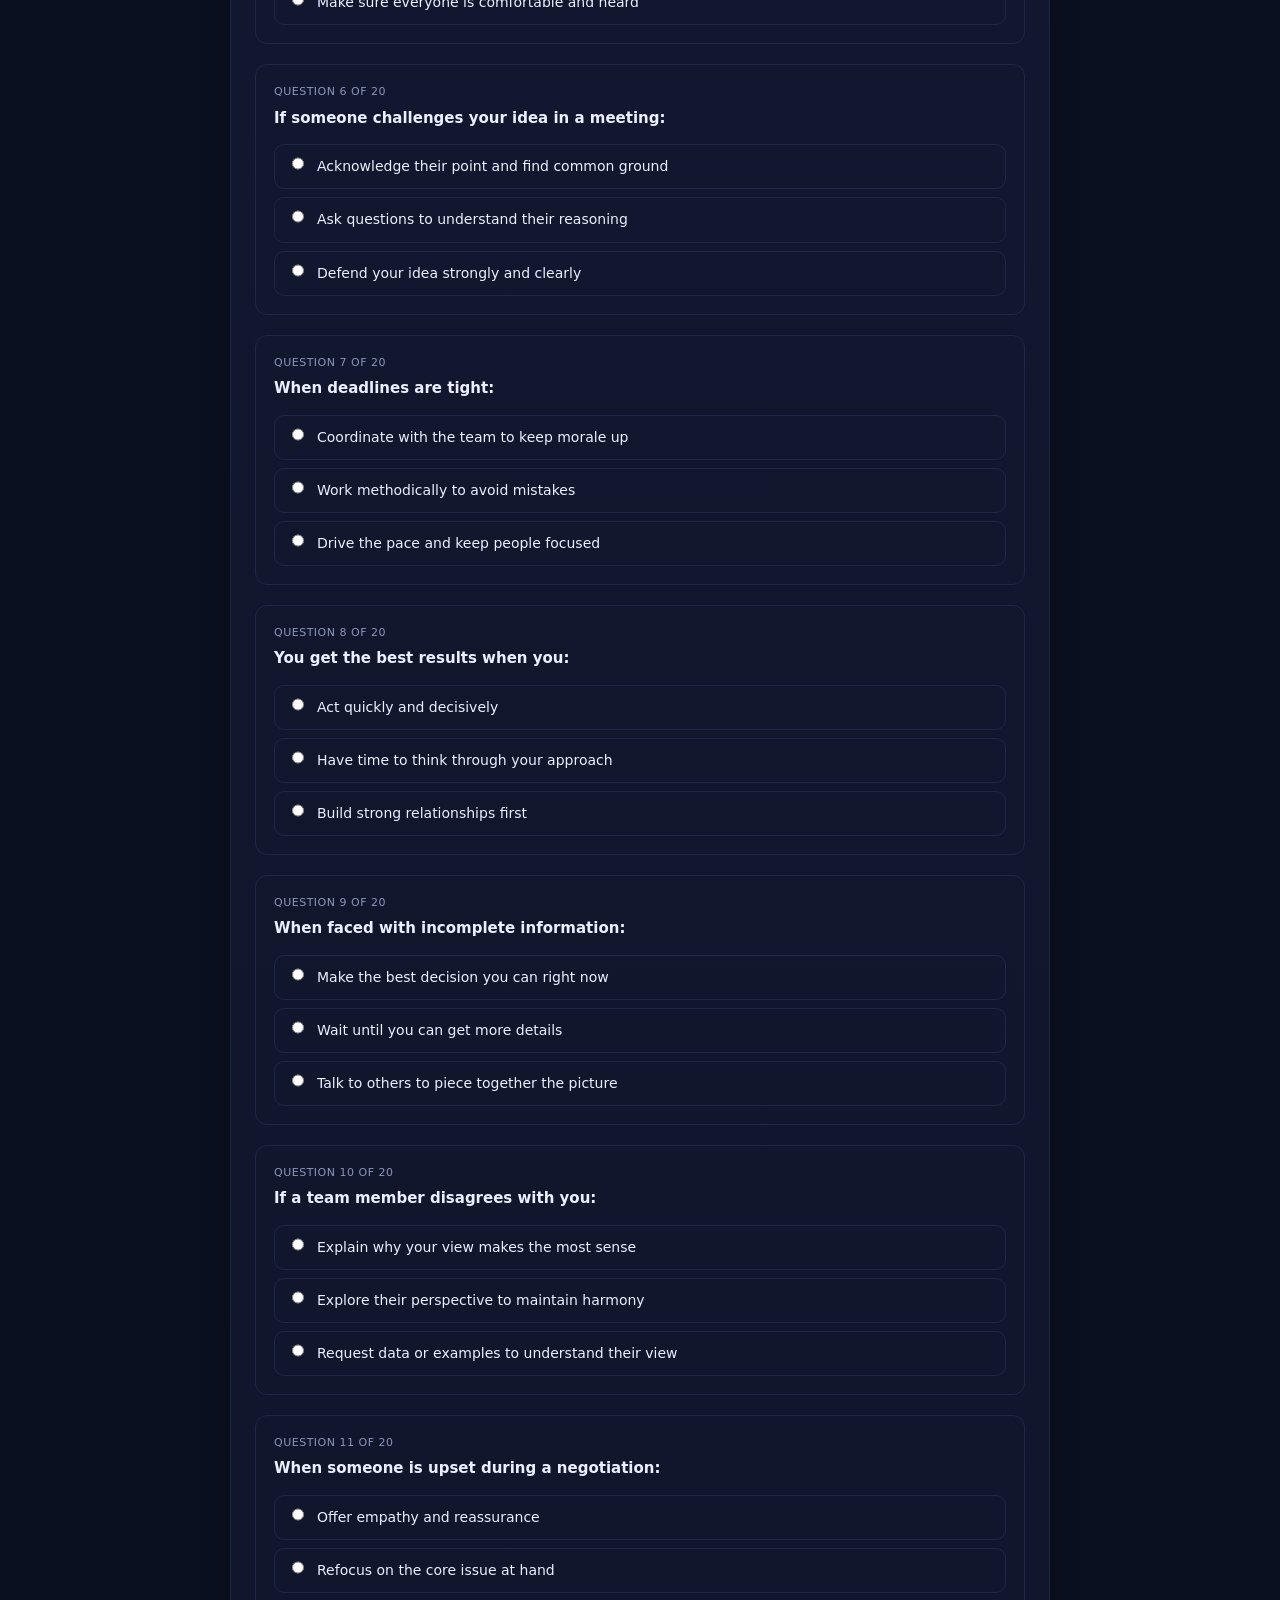
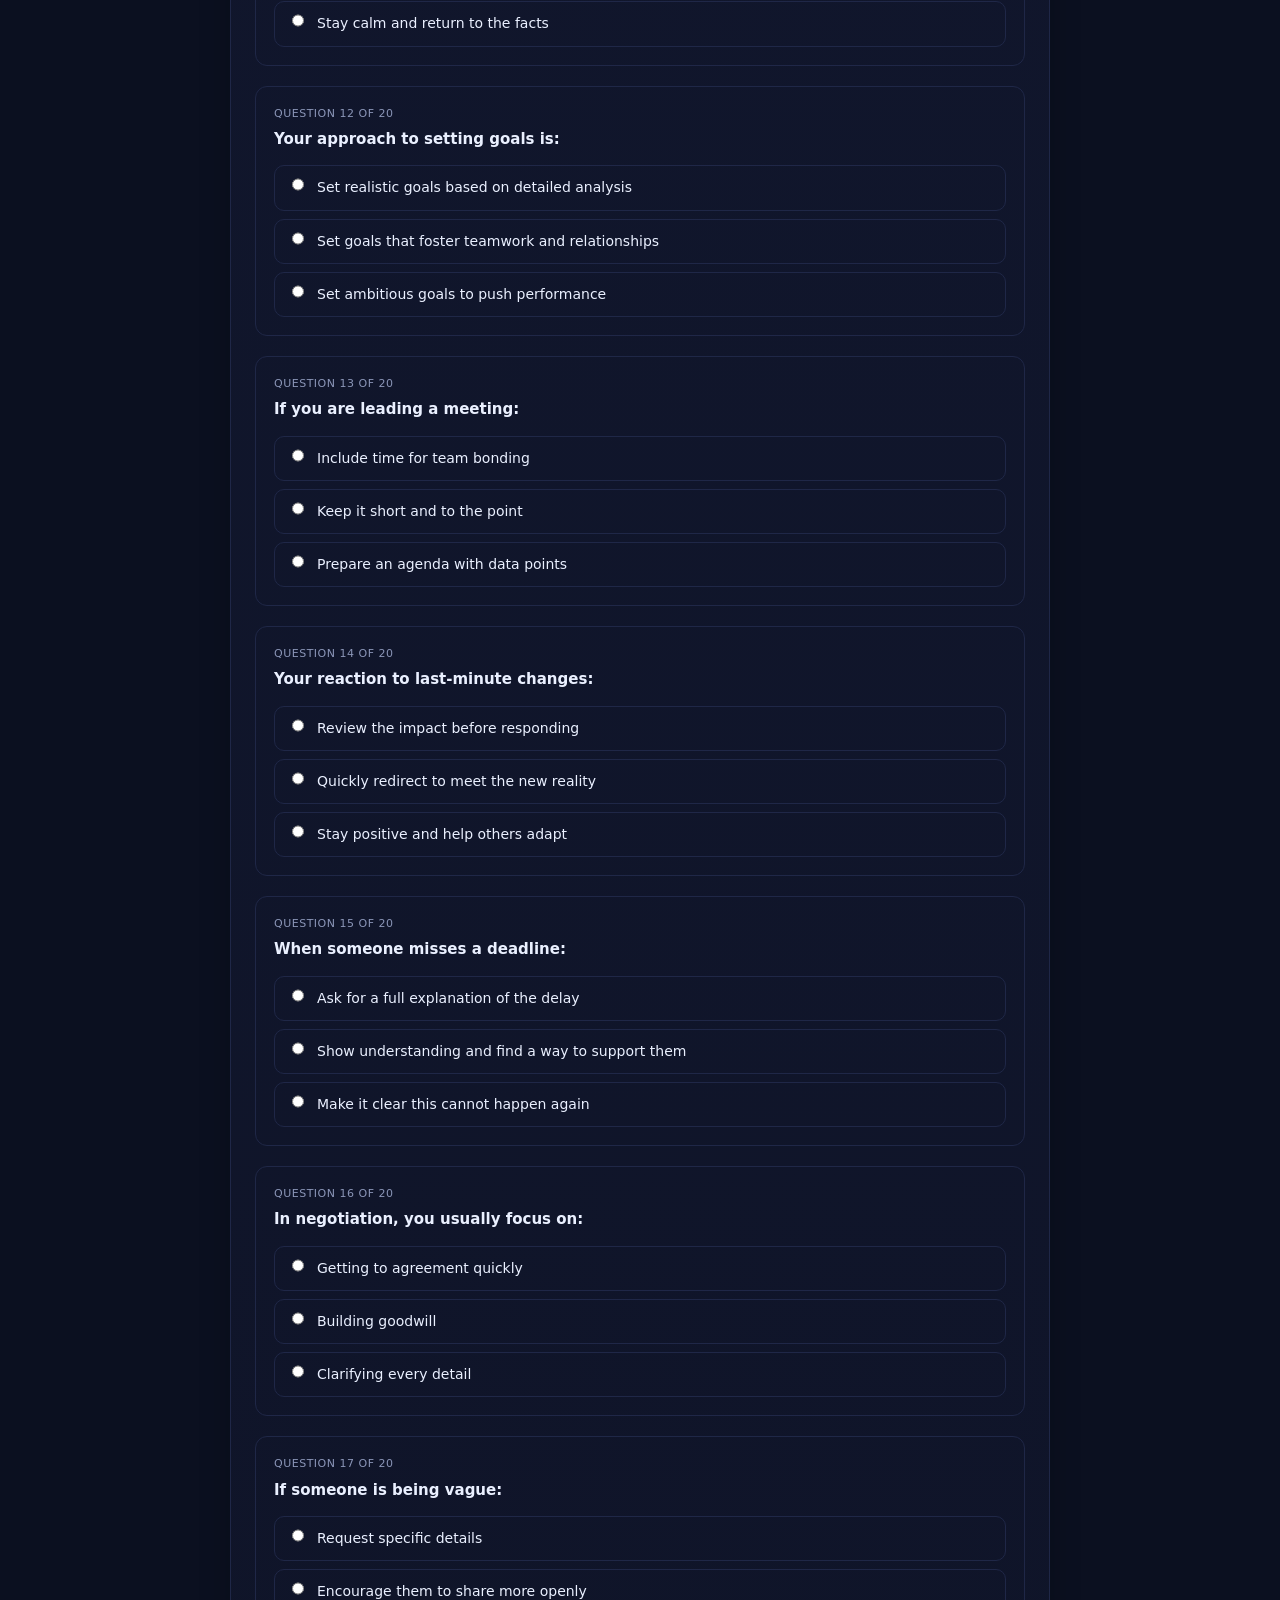
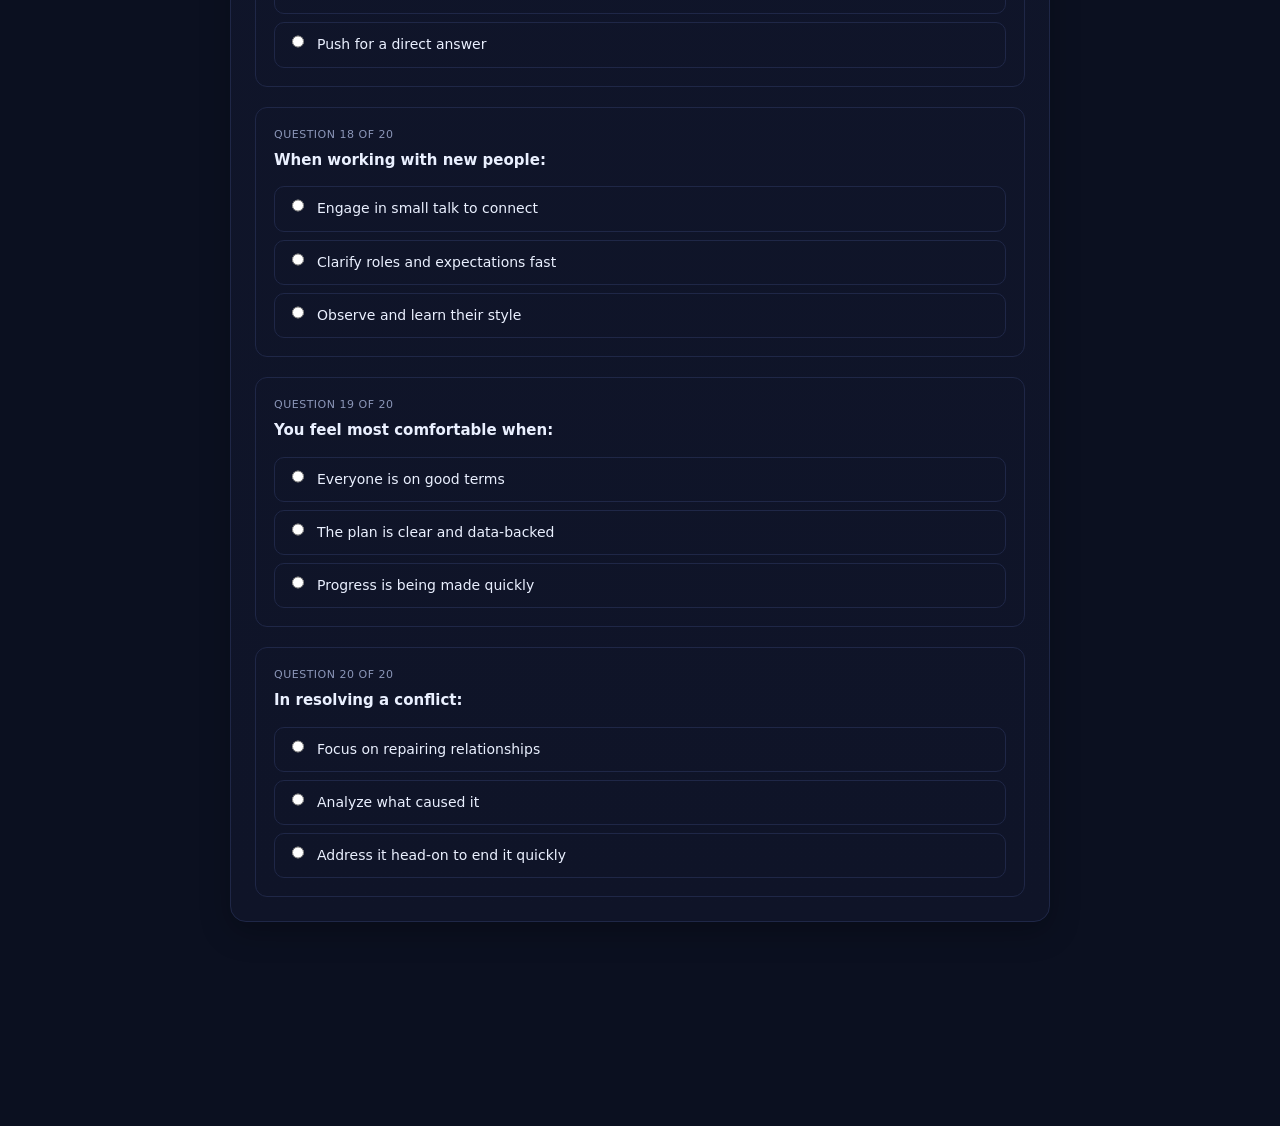
==== commit cba90778: "Update index.html Updated to v5" ====
--- a/index.html
+++ b/index.html
@@ -2,7 +2,7 @@
 <html lang="en">
 <head>
   <meta charset="utf-8" />
-  <title>Negotiation Style Assessment (v3)</title>
+  <title>Negotiation Style Assessment (v5)</title>
   <meta name="viewport" content="width=device-width, initial-scale=1" />
   <style>
     :root {
@@ -160,6 +160,39 @@
     }
     .stress-note p { margin: 0; font-size: 14px; line-height: 1.65; color: #c8d8f5; }
 
+    /* Strengths block */
+    .strengths-block {
+      background: rgba(125,226,139,0.05);
+      border: 1px solid rgba(125,226,139,0.18);
+      border-radius: 10px;
+      padding: 16px 18px;
+      margin-bottom: 26px;
+    }
+    .strengths-block.accommodator { background: rgba(139,211,255,0.05); border-color: rgba(139,211,255,0.18); }
+    .strengths-block.assertive    { background: rgba(244,169,106,0.05); border-color: rgba(244,169,106,0.18); }
+    .strengths-head {
+      font-size: 11px; letter-spacing: 0.8px; text-transform: uppercase;
+      color: var(--muted); margin-bottom: 6px;
+      font-family: system-ui, -apple-system, sans-serif;
+    }
+    .strengths-block p { margin: 0; font-size: 14px; line-height: 1.65; }
+
+    /* Silence block */
+    .silence-block {
+      background: rgba(255,255,255,0.025);
+      border: 1px solid var(--border);
+      border-left: 3px solid var(--muted);
+      border-radius: 0 10px 10px 0;
+      padding: 14px 16px;
+      margin-bottom: 26px;
+    }
+    .silence-head {
+      font-size: 11px; letter-spacing: 0.8px; text-transform: uppercase;
+      color: var(--muted); margin-bottom: 6px;
+      font-family: system-ui, -apple-system, sans-serif;
+    }
+    .silence-block p { margin: 0; font-size: 14px; line-height: 1.65; }
+
     /* Failure block */
     .failure-block {
       border: 1px solid var(--border);
@@ -228,7 +261,7 @@
 <body>
   <div class="wrap">
     <header>
-      <h1>Negotiation Style Assessment (v3)</h1>
+      <h1>Negotiation Style Assessment <span style="font-weight:400; color:var(--muted); font-size:18px;">(v5)</span></h1>
       <p class="topline">Answer all 20 questions by choosing the option closest to how you usually operate. Options are shuffled on each load.</p>
       <div class="style-pills">
         <span class="pill">Analyst</span>
@@ -397,10 +430,12 @@
       Analyst: {
         colorClass: "analyst",
         orientation: "Your default posture is to understand before acting. You prioritize accuracy and structural completeness, and you treat silence as a working state rather than a problem to solve. In most situations, you want more information before you commit to a position, and you are more likely to ask a clarifying question than to stake out ground before the picture is clear.",
-        natural: "In a negotiation, you tend to ask clarifying questions, return to data when the conversation gets heated, and treat an unreasonable opening offer as something to be checked rather than challenged. You stay calm, but that calm can read as disengagement to the people in the room with you. You are often the person who identifies the structural cause of a problem while everyone else is arguing about symptoms.",
+        strengths: "Methodical, deeply prepared, and rarely surprised at the table. You treat an extreme opening offer as inaccurate rather than offensive, which keeps you from reacting when others would. You are typically the person in the room who identifies the structural cause of a problem while everyone else is still arguing about symptoms.",
+        natural: "In a negotiation, you ask clarifying questions, return to data when the conversation gets heated, and stay calm when others escalate. That calm is real and useful, but it can read as disengagement to the people in the room. You are most effective when the process is orderly and you have had time to prepare.",
+        silence: "Silence is a natural working state for you, not a signal of displeasure or disengagement. You use it to think. The risk is not that you misuse silence; it is that others misread you while you are using it well. They interpret the quiet as withdrawal or indifference. The discipline is to signal that you are still present: a brief 'give me a moment' keeps you in the room and keeps others from filling the space in ways that complicate the negotiation.",
         failure: {
           trigger: "Direct emotional pressure, in public, or under tight time constraints. It can come from any style, but Assertives generate it most reliably. The Analyst's strength is preparation and precision, and their approach depends on orderly process. When a counterpart introduces urgency, emotional heat, or a public audience, that model breaks down.",
-          mode: "The Analyst withdraws at precisely the moment the room most needs their voice. They want more data, more time, more certainty before responding. That silence reads as disengagement to everyone else, and the Assertive fills the space by pressing harder. There is a compounding problem: the Analyst's measured, distant delivery can inadvertently trigger the Assertive's escalation instinct, creating exactly the irrational environment the Analyst is least equipped to handle.",
+          mode: "The Analyst withdraws at precisely the moment the room most needs their voice. They want more data, more time, more certainty before responding. That silence reads as disengagement to everyone else, and the Assertive fills the space by pressing harder. There is a compounding problem: the Analyst's measured, distant delivery can inadvertently trigger the Assertive's escalation instinct, creating exactly the irrational environment the Analyst is least equipped to handle. The Analyst's voice, the one most likely to identify the structural issue, exits the conversation precisely when it matters most.",
           voss: "Name the pressure before retreating from it. Saying something like 'it seems like the timeline is creating urgency on your side' slows the room without confrontation. When direct authority is asserted, acknowledge the directive and then outline the consequences in plain sequence. This restores order to your thinking and gives the other side something concrete to engage rather than an opponent to overwhelm.",
           karrass: "Trust your preparation. If you have done the work, you know the floor. You do not need more time in that moment; you need to act on the preparation you already completed. You do not rise to the occasion under pressure. You fall to your highest level of preparation. The defense against emotional pressure is not more analysis. It is the confidence that comes from preparation finished before the room got hot.",
         },
@@ -409,11 +444,13 @@
       Accommodator: {
         colorClass: "accommodator",
         orientation: "Your default posture centers on the relationship. You treat trust and rapport not just as tools but as genuine goals in themselves, and you are attentive to whether people in the room feel heard and respected. You tend to move toward agreement and away from friction, which makes you effective at maintaining working relationships across time.",
-        natural: "In a negotiation, you offer empathy, look for common ground, and are willing to concede a point to keep the conversation productive. You are often the person who notices when someone feels dismissed and adjusts accordingly. You fill silence because it feels uncomfortable, and you tend to smooth things over before the underlying issue has been fully worked through.",
+        strengths: "Rapport and listening. You build the relationship first and the negotiation second. You use inclusive language, notice when people feel dismissed, and are the style most likely to sustain a working relationship across a difficult outcome. Counterparts tend to trust you, which means they are more likely to share information that others never hear.",
+        natural: "In a negotiation, you offer empathy, look for common ground, and are willing to concede a point to keep the conversation productive. You fill silence because it feels uncomfortable, and you tend to smooth things over before the underlying issue has been fully worked through. You often identify your own objections beforehand and leave them unspoken rather than risk the conflict that surfacing them might cause.",
+        silence: "Silence feels like a threat, but it is actually leverage. The discipline is learning to hold it rather than spend it. The discomfort you feel when the room goes cold is the same discomfort the counterpart feels. Whoever fills that silence first typically gives something up. Your job in those moments is to let the other side go first. What feels like relational rupture is often just the other side waiting to see what you will offer.",
         failure: {
-          trigger: "Silence. From any style, but most acutely from Assertives. The Accommodator reads silence as a signal that the relationship is in trouble. Where an Analyst experiences silence as space to think, the Accommodator experiences it as withdrawal, disapproval, or rupture. The longer the silence holds, the more urgent the need to repair it.",
-          mode: "The Accommodator offers a premature concession to restore the conversational flow, before the negotiation has fully begun. The result is resentful compliance: you say yes to end the silence, the agreement never feels fair internally, and the work gets slow-rolled later. A related failure: Accommodators will often have identified their own objections beforehand and leave them unaddressed out of fear of the conflict that surfacing them might cause. Both Assertives and Analysts need to hear those objections.",
-          voss: "Treat silence as leverage, not as a threat. The discomfort you feel during silence is often the strongest leverage available to you. Breathe through it. Before making any concession, ask a question that transfers the burden back to the other side: something like 'how am I supposed to work with that?' slows the tempo and keeps you from giving ground before you need to.",
+          trigger: "A counterpart who uses deliberate emotional withdrawal: silence, clipped responses, a shift from warm to transactional. The Accommodator reads this as the relationship breaking and moves immediately to repair it, often before assessing whether the rupture is real or manufactured. A skilled Assertive who simply stops being warm can trigger this instinct without even trying. The kryptonite is not silence in the abstract; it is the misreading of a cold room as a broken relationship.",
+          mode: "The Accommodator offers a premature concession to restore warmth before the negotiation has fully begun. The result is resentful compliance: yes said to end the discomfort, followed by slow-rolled execution because the agreement never felt fair. A compounding risk: objections that were identified beforehand but left unspoken out of fear of conflict will still shape implementation, even though they never entered the room.",
+          voss: "Recognize that silence is leverage, not a threat, and learn to hold it rather than spend it. Before making any concession, ask a question that transfers the burden back: something like 'how am I supposed to work with that?' slows the tempo and forces justification from the other side. Your objections need to be in the room. Both Assertives and Analysts need to hear them.",
           karrass: "Use a conditional yes to protect your position without requiring a confrontational no. 'We can do that, provided the timeline shifts.' The concession is contingent, the relationship is preserved, and your position enters the record. Every concession should be framed as a trade. Something given should always have something attached.",
         },
         stressNote: "Your default behavior becomes most visible when the relationship feels at risk. Under pressure, Accommodators tend to concede or smooth things over rather than holding position, which can leave important issues unresolved and create the impression that any aggressive posture will eventually yield ground.",
@@ -421,10 +458,12 @@
       Assertive: {
         colorClass: "assertive",
         orientation: "Your default posture is oriented toward outcomes and time. You value clarity of result, move quickly toward decisions, and are comfortable staking out a position early. You read ambiguity as inefficiency and tend to interpret a lack of resolution as someone failing to do their job. In a negotiation, you often know what you want before the other side has finished talking.",
+        strengths: "Momentum. You move fast, drive toward outcomes, and treat time as the primary currency. Your position is clear early, which means counterparts always know where they stand. You are decisive under pressure and rarely need a second conversation to say what a first conversation should have settled.",
         natural: "In a negotiation, you anchor early, push back hard when challenged, and keep the conversation moving toward resolution. You are direct about what you want and impatient with process that does not seem to be getting anywhere. You can read a room quickly for who has authority and who does not, and you tend to address the person who can make a decision rather than building consensus from the bottom up.",
+        silence: "Every silence is an opportunity to speak more. The Assertive's discipline is to resist that urge. Silence is not indecision; it is presence. Holding a pause signals control rather than filling the space with words that burn leverage. The counterpart who speaks first after a difficult moment usually gives something up. Learning to sit in that discomfort without filling it is one of the highest-value skills an Assertive can develop.",
         failure: {
           trigger: "A data-fluent counterpart who is willing to hold the floor. A pure Analyst is manageable; they tend to go quiet and you fill the space. But an Analyst who holds their ground and deploys data systematically, without urgency or emotional signal, is a different problem. There is nothing to counter-punch. There is only evidence, calmly delivered, waiting to be addressed.",
-          mode: "The Assertive reads the data-driven challenge as a challenge to their position and escalates, or gets irritated in a way that accelerates escalation. The instinct is to match force with force, but there is no force to match. The conversation becomes a contest over credibility rather than a problem-solving exchange. The Assertive typically walks away having conceded credibility without gaining ground.",
+          mode: "The Assertive reads the data-driven challenge as a challenge to their position and escalates, or gets irritated in a way that accelerates escalation. The instinct is to match force with force, but there is no force to match. The conversation becomes a contest over credibility, and the Assertive typically concedes ground without gaining any.",
           voss: "Consciously soften your tone. Rather than dismissing the data, try naming the dynamic: something like 'it seems like we are working from different sets of numbers' creates space for the other side to confirm or correct, and shifts the exchange from contest to dialogue. Probe the data position with questions rather than attacking it. The discipline here is tone, not argument.",
           karrass: "Do not take a data-anchored position at face value. Test it. Ask for the reasoning, the constraints, and the context. Even a well-prepared data position has soft spots. The principle is to out-learn, not out-argue. Preparation before the negotiation is your most reliable defense against being caught without an answer when someone deploys evidence you did not anticipate.",
         },
@@ -555,13 +594,23 @@
             <p>${p.orientation}</p>
           </div>
 
+          <div class="strengths-block ${p.colorClass}">
+            <div class="strengths-head">Strengths</div>
+            <p>${p.strengths}</p>
+          </div>
+
           <div class="profile-section">
             <div class="profile-section-head">What you do naturally in negotiation</div>
             <p>${p.natural}</p>
           </div>
 
+          <div class="silence-block">
+            <div class="silence-head">Managing silence</div>
+            <p>${p.silence}</p>
+          </div>
+
           <div class="failure-block">
-            <div class="failure-block-head">Where this style tends to fail</div>
+            <div class="failure-block-head">${dominant} Kryptonite: Where This Style Tends to Fail</div>
             <div class="failure-section">
               <div class="failure-section-label">The trigger</div>
               <p>${p.failure.trigger}</p>
@@ -571,11 +620,11 @@
               <p>${p.failure.mode}</p>
             </div>
             <div class="failure-section prescription">
-              <div class="failure-section-label">Voss</div>
+              <div class="failure-section-label">What Chris Voss Would Say</div>
               <p>${p.failure.voss}</p>
             </div>
             <div class="failure-section prescription">
-              <div class="failure-section-label">Karrass</div>
+              <div class="failure-section-label">What Chester Karrass Would Say</div>
               <p>${p.failure.karrass}</p>
             </div>
           </div>
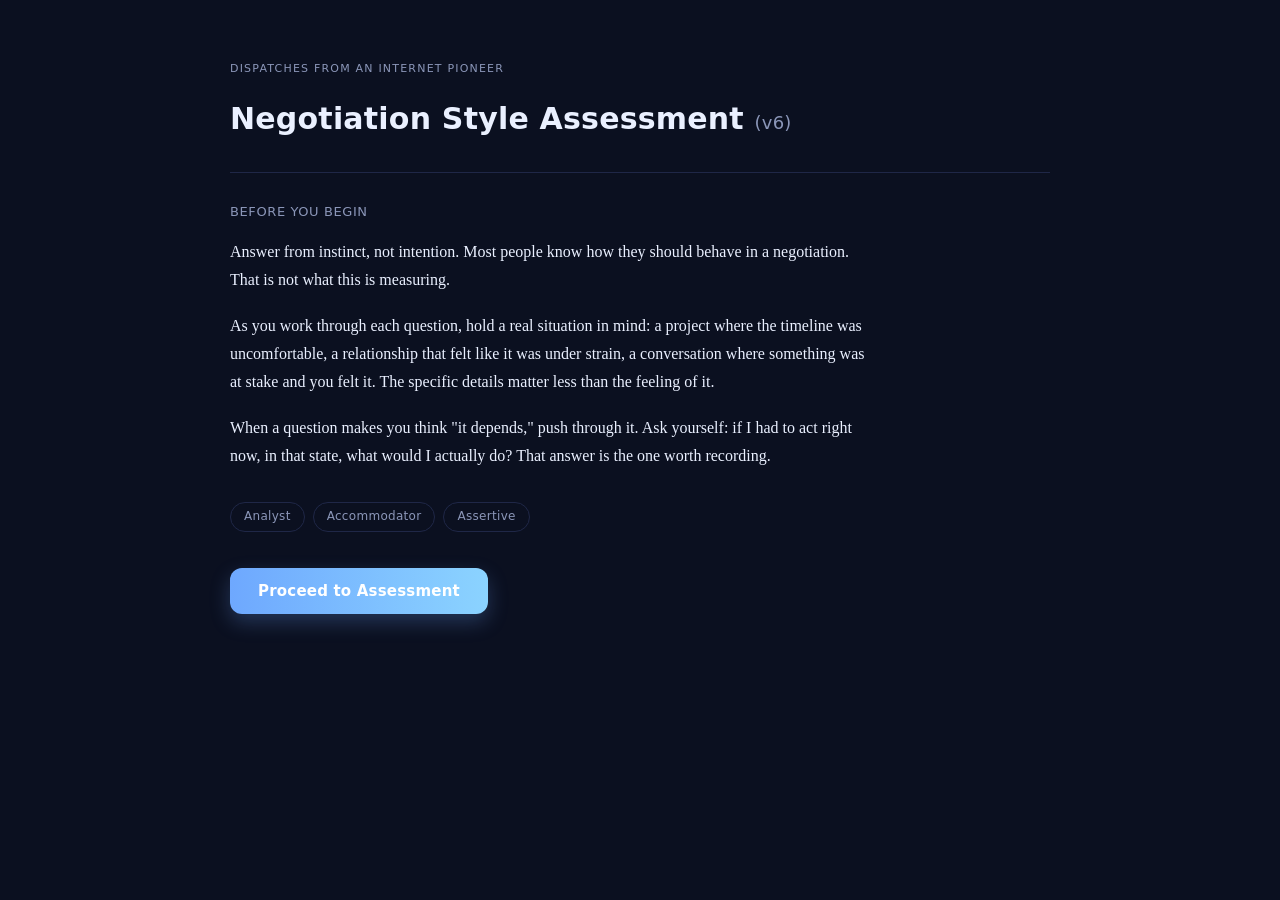
==== commit f82c9ed9: "Update v6 again" ====
--- a/index.html
+++ b/index.html
@@ -2,7 +2,7 @@
 <html lang="en">
 <head>
   <meta charset="utf-8" />
-  <title>Negotiation Style Assessment (v5)</title>
+  <title>Negotiation Style Assessment (v6)</title>
   <meta name="viewport" content="width=device-width, initial-scale=1" />
   <style>
     :root {
@@ -13,7 +13,6 @@
       --accent: #6ea8fe;
       --accent-2: #8bd3ff;
       --warn: #ff8a8a;
-      --ok: #7de28b;
       --card: #0f1428;
       --border: #1f2747;
       --analyst-color: #7de28b;
@@ -31,19 +30,90 @@
     }
     .wrap { max-width: 860px; margin: 0 auto; padding: 40px 20px 100px; }
 
-    /* Header */
-    header { margin-bottom: 36px; border-bottom: 1px solid var(--border); padding-bottom: 28px; }
-    h1 { margin: 0 0 8px; font-size: 26px; font-weight: 700; letter-spacing: 0.3px; font-family: system-ui, -apple-system, sans-serif; }
-    p.topline { margin: 0; color: var(--muted); font-size: 15px; font-family: system-ui, -apple-system, sans-serif; }
-    .style-pills { margin-top: 14px; display: flex; gap: 8px; flex-wrap: wrap; }
+    /* ---- INTRO SCREEN ---- */
+    #intro {
+      min-height: 100vh;
+      display: flex;
+      align-items: flex-start;
+      padding: 0;
+    }
+    .intro-inner {
+      width: 100%;
+      max-width: 860px;
+      margin: 0 auto;
+      padding: 60px 20px 80px;
+    }
+    .intro-eyebrow {
+      font-size: 11px; letter-spacing: 1.2px; text-transform: uppercase;
+      color: var(--muted); margin-bottom: 16px;
+      font-family: system-ui, -apple-system, sans-serif;
+    }
+    .intro-title {
+      font-size: 30px; font-weight: 700; margin: 0 0 6px;
+      font-family: system-ui, -apple-system, sans-serif;
+      letter-spacing: 0.2px;
+    }
+    .intro-version {
+      font-size: 18px; font-weight: 400; color: var(--muted);
+    }
+    .intro-divider {
+      border: none; border-top: 1px solid var(--border);
+      margin: 28px 0;
+    }
+    .intro-head {
+      font-size: 13px; letter-spacing: 0.6px; text-transform: uppercase;
+      color: var(--muted); margin: 0 0 16px;
+      font-family: system-ui, -apple-system, sans-serif;
+    }
+    .intro-body {
+      font-size: 16px; line-height: 1.75;
+      max-width: 640px;
+    }
+    .intro-body p { margin: 0 0 18px; }
+    .intro-body p:last-child { margin-bottom: 0; }
+    .intro-pills {
+      display: flex; gap: 8px; flex-wrap: wrap;
+      margin: 32px 0;
+    }
     .pill {
-      display: inline-block; padding: 3px 11px;
+      display: inline-block; padding: 4px 13px;
       border: 1px solid var(--border); border-radius: 999px;
       font-size: 12px; font-family: system-ui, -apple-system, sans-serif;
       color: var(--muted); letter-spacing: 0.3px;
     }
-
-    /* Quiz card */
+    .intro-proceed {
+      margin-top: 36px;
+    }
+
+    /* ---- SHARED BUTTON ---- */
+    button {
+      appearance: none; border: none; color: white;
+      background: linear-gradient(90deg, var(--accent), var(--accent-2));
+      padding: 14px 28px; font-weight: 700; border-radius: 12px; cursor: pointer;
+      box-shadow: 0 8px 20px rgba(110,168,254,0.25);
+      font-family: system-ui, -apple-system, sans-serif;
+      font-size: 15px; letter-spacing: 0.2px;
+      transition: opacity 0.15s, transform 0.1s;
+    }
+    button:hover:not(:disabled) { opacity: 0.9; transform: translateY(-1px); }
+    button:disabled { filter: grayscale(0.6); opacity: 0.7; cursor: not-allowed; }
+
+    /* ---- QUIZ SECTION ---- */
+    #quiz-section { display: none; }
+
+    header {
+      margin-bottom: 36px;
+      border-bottom: 1px solid var(--border);
+      padding-bottom: 28px;
+    }
+    h1 {
+      margin: 0 0 8px;
+      font-size: 26px; font-weight: 700; letter-spacing: 0.3px;
+      font-family: system-ui, -apple-system, sans-serif;
+    }
+    p.topline { margin: 0; color: var(--muted); font-size: 15px; font-family: system-ui, -apple-system, sans-serif; }
+    .style-pills { margin-top: 14px; display: flex; gap: 8px; flex-wrap: wrap; }
+
     .card {
       background: linear-gradient(180deg, var(--panel), var(--card));
       border: 1px solid var(--border);
@@ -67,23 +137,11 @@
     label.opt:has(input:checked) { border-color: var(--accent); background: rgba(110,168,254,0.08); }
     input[type="radio"] { margin-top: 2px; accent-color: var(--accent); }
 
-    /* Submit area */
     .actions {
       position: sticky; bottom: 0;
       background: linear-gradient(180deg, rgba(11,16,32,0), var(--bg) 45%);
       padding-top: 20px; margin-top: 28px;
     }
-    button {
-      appearance: none; border: none; color: white;
-      background: linear-gradient(90deg, var(--accent), var(--accent-2));
-      padding: 14px 26px; font-weight: 700; border-radius: 12px; cursor: pointer;
-      box-shadow: 0 8px 20px rgba(110,168,254,0.25);
-      font-family: system-ui, -apple-system, sans-serif;
-      font-size: 15px; letter-spacing: 0.2px;
-      transition: opacity 0.15s, transform 0.1s;
-    }
-    button:hover:not(:disabled) { opacity: 0.9; transform: translateY(-1px); }
-    button:disabled { filter: grayscale(0.6); opacity: 0.7; cursor: not-allowed; }
     .error { color: var(--warn); margin-top: 10px; font-size: 14px; font-family: system-ui, -apple-system, sans-serif; }
 
     /* ---- RESULTS ---- */
@@ -94,33 +152,19 @@
       overflow: hidden;
       background: rgba(15,20,40,0.6);
     }
-
-    /* Result header band */
-    .result-header {
-      padding: 24px 28px 20px;
-      border-bottom: 1px solid var(--border);
-    }
+    .result-header { padding: 24px 28px 20px; border-bottom: 1px solid var(--border); }
     .result-label {
       font-size: 11px; letter-spacing: 1px; text-transform: uppercase;
-      color: var(--muted); font-family: system-ui, -apple-system, sans-serif;
-      margin-bottom: 6px;
-    }
-    .result-title {
-      font-size: 24px; font-weight: 700; margin: 0 0 4px;
-      font-family: system-ui, -apple-system, sans-serif;
-    }
-    .result-title.analyst   { color: var(--analyst-color); }
+      color: var(--muted); font-family: system-ui, -apple-system, sans-serif; margin-bottom: 6px;
+    }
+    .result-title { font-size: 24px; font-weight: 700; margin: 0 0 4px; font-family: system-ui, -apple-system, sans-serif; }
+    .result-title.analyst      { color: var(--analyst-color); }
     .result-title.accommodator { color: var(--accommodator-color); }
-    .result-title.assertive { color: var(--assertive-color); }
-    .result-title.tie       { color: var(--ink); }
-
-    /* Score bars */
+    .result-title.assertive    { color: var(--assertive-color); }
+    .result-title.tie          { color: var(--ink); }
+
     .score-bars { padding: 20px 28px; border-bottom: 1px solid var(--border); }
-    .score-bars-label {
-      font-size: 11px; letter-spacing: 0.8px; text-transform: uppercase;
-      color: var(--muted); margin-bottom: 14px;
-      font-family: system-ui, -apple-system, sans-serif;
-    }
+    .score-bars-label { font-size: 11px; letter-spacing: 0.8px; text-transform: uppercase; color: var(--muted); margin-bottom: 14px; font-family: system-ui, -apple-system, sans-serif; }
     .score-row { display: grid; grid-template-columns: 110px 1fr 28px; align-items: center; gap: 12px; margin-bottom: 10px; }
     .score-row:last-child { margin-bottom: 0; }
     .score-name { font-size: 13px; font-family: system-ui, -apple-system, sans-serif; color: var(--muted); text-align: right; }
@@ -134,104 +178,54 @@
     .score-fill.tertiary       { opacity: 0.35; }
     .score-num { font-size: 12px; color: var(--muted); font-family: system-ui, -apple-system, sans-serif; text-align: right; }
 
-    /* Profile sections */
     .profile-body { padding: 28px; }
     .profile-section { margin-bottom: 26px; }
     .profile-section:last-child { margin-bottom: 0; }
-    .profile-section-head {
-      font-size: 11px; letter-spacing: 0.8px; text-transform: uppercase;
-      color: var(--muted); margin-bottom: 8px;
-      font-family: system-ui, -apple-system, sans-serif;
-    }
+    .profile-section-head { font-size: 11px; letter-spacing: 0.8px; text-transform: uppercase; color: var(--muted); margin-bottom: 8px; font-family: system-ui, -apple-system, sans-serif; }
     .profile-section p { margin: 0; font-size: 15px; line-height: 1.7; }
 
-    /* Stress note callout */
     .stress-note {
-      background: rgba(110,168,254,0.07);
-      border: 1px solid rgba(110,168,254,0.2);
-      border-radius: 10px;
-      padding: 16px 18px;
-      margin-bottom: 26px;
-    }
-    .stress-note-head {
-      font-size: 11px; letter-spacing: 0.8px; text-transform: uppercase;
-      color: var(--accent); margin-bottom: 6px;
-      font-family: system-ui, -apple-system, sans-serif;
-    }
+      background: rgba(110,168,254,0.07); border: 1px solid rgba(110,168,254,0.2);
+      border-radius: 10px; padding: 16px 18px; margin-bottom: 26px;
+    }
+    .stress-note-head { font-size: 11px; letter-spacing: 0.8px; text-transform: uppercase; color: var(--accent); margin-bottom: 6px; font-family: system-ui, -apple-system, sans-serif; }
     .stress-note p { margin: 0; font-size: 14px; line-height: 1.65; color: #c8d8f5; }
 
-    /* Strengths block */
     .strengths-block {
-      background: rgba(125,226,139,0.05);
-      border: 1px solid rgba(125,226,139,0.18);
-      border-radius: 10px;
-      padding: 16px 18px;
-      margin-bottom: 26px;
+      background: rgba(125,226,139,0.05); border: 1px solid rgba(125,226,139,0.18);
+      border-radius: 10px; padding: 16px 18px; margin-bottom: 26px;
     }
     .strengths-block.accommodator { background: rgba(139,211,255,0.05); border-color: rgba(139,211,255,0.18); }
     .strengths-block.assertive    { background: rgba(244,169,106,0.05); border-color: rgba(244,169,106,0.18); }
-    .strengths-head {
-      font-size: 11px; letter-spacing: 0.8px; text-transform: uppercase;
-      color: var(--muted); margin-bottom: 6px;
-      font-family: system-ui, -apple-system, sans-serif;
-    }
+    .strengths-head { font-size: 11px; letter-spacing: 0.8px; text-transform: uppercase; color: var(--muted); margin-bottom: 6px; font-family: system-ui, -apple-system, sans-serif; }
     .strengths-block p { margin: 0; font-size: 14px; line-height: 1.65; }
 
-    /* Silence block */
     .silence-block {
-      background: rgba(255,255,255,0.025);
-      border: 1px solid var(--border);
-      border-left: 3px solid var(--muted);
-      border-radius: 0 10px 10px 0;
-      padding: 14px 16px;
-      margin-bottom: 26px;
-    }
-    .silence-head {
-      font-size: 11px; letter-spacing: 0.8px; text-transform: uppercase;
-      color: var(--muted); margin-bottom: 6px;
-      font-family: system-ui, -apple-system, sans-serif;
-    }
+      background: rgba(255,255,255,0.025); border: 1px solid var(--border);
+      border-left: 3px solid var(--muted); border-radius: 0 10px 10px 0;
+      padding: 14px 16px; margin-bottom: 26px;
+    }
+    .silence-head { font-size: 11px; letter-spacing: 0.8px; text-transform: uppercase; color: var(--muted); margin-bottom: 6px; font-family: system-ui, -apple-system, sans-serif; }
     .silence-block p { margin: 0; font-size: 14px; line-height: 1.65; }
 
-    /* Failure block */
-    .failure-block {
-      border: 1px solid var(--border);
-      border-radius: 10px;
-      overflow: hidden;
-      margin-bottom: 26px;
-    }
+    .failure-block { border: 1px solid var(--border); border-radius: 10px; overflow: hidden; margin-bottom: 26px; }
     .failure-block-head {
       font-size: 11px; letter-spacing: 0.8px; text-transform: uppercase;
       color: var(--muted); padding: 12px 16px 10px;
-      border-bottom: 1px solid var(--border);
-      background: rgba(255,255,255,0.02);
+      border-bottom: 1px solid var(--border); background: rgba(255,255,255,0.02);
       font-family: system-ui, -apple-system, sans-serif;
     }
     .failure-section { padding: 14px 16px; border-bottom: 1px solid var(--border); }
     .failure-section:last-child { border-bottom: none; }
-    .failure-section-label {
-      font-size: 11px; letter-spacing: 0.6px; text-transform: uppercase;
-      color: var(--muted); margin-bottom: 6px; opacity: 0.7;
-      font-family: system-ui, -apple-system, sans-serif;
-    }
+    .failure-section-label { font-size: 11px; letter-spacing: 0.6px; text-transform: uppercase; color: var(--muted); margin-bottom: 6px; opacity: 0.7; font-family: system-ui, -apple-system, sans-serif; }
     .failure-section p { margin: 0; font-size: 14px; line-height: 1.65; }
     .failure-section.prescription { background: rgba(255,255,255,0.015); }
     .failure-section.prescription .failure-section-label { color: var(--accent); opacity: 1; }
 
-    /* Secondary style block */
-    .secondary-block {
-      border-top: 1px solid var(--border);
-      padding-top: 22px;
-      margin-top: 6px;
-    }
-    .secondary-block-head {
-      font-size: 11px; letter-spacing: 0.8px; text-transform: uppercase;
-      color: var(--muted); margin-bottom: 8px;
-      font-family: system-ui, -apple-system, sans-serif;
-    }
+    .secondary-block { border-top: 1px solid var(--border); padding-top: 22px; margin-top: 6px; }
+    .secondary-block-head { font-size: 11px; letter-spacing: 0.8px; text-transform: uppercase; color: var(--muted); margin-bottom: 8px; font-family: system-ui, -apple-system, sans-serif; }
     .secondary-block p { margin: 0; font-size: 14px; line-height: 1.65; color: #c8d8f5; }
 
-    /* Tie block */
     .tie-block { padding: 28px; }
     .tie-intro { font-size: 15px; margin-bottom: 22px; line-height: 1.7; }
     .tie-styles { display: grid; gap: 16px; }
@@ -239,19 +233,19 @@
     .tie-style-name { font-weight: 700; font-size: 14px; margin-bottom: 6px; font-family: system-ui, -apple-system, sans-serif; }
     .tie-style-card p { margin: 0; font-size: 14px; line-height: 1.65; }
 
-    /* Attribution */
     .attribution {
-      border-top: 1px solid var(--border);
-      padding: 18px 28px;
-      font-size: 12px;
-      color: var(--muted);
-      font-family: system-ui, -apple-system, sans-serif;
-      line-height: 1.6;
+      border-top: 1px solid var(--border); padding: 18px 28px;
+      font-size: 12px; color: var(--muted);
+      font-family: system-ui, -apple-system, sans-serif; line-height: 1.6;
     }
     .attribution a { color: var(--accent); text-decoration: none; }
     .attribution a:hover { text-decoration: underline; }
+    .attribution a.book-link { color: #d4a843; }
+    .attribution a.book-link:hover { text-decoration: underline; }
 
     @media (max-width: 540px) {
+      .intro-inner { padding: 40px 14px 60px; }
+      .intro-title { font-size: 24px; }
       .wrap { padding: 24px 14px 80px; }
       .result-header, .score-bars, .profile-body, .attribution { padding-left: 18px; padding-right: 18px; }
       .score-row { grid-template-columns: 90px 1fr 24px; }
@@ -259,28 +253,60 @@
   </style>
 </head>
 <body>
-  <div class="wrap">
-    <header>
-      <h1>Negotiation Style Assessment <span style="font-weight:400; color:var(--muted); font-size:18px;">(v5)</span></h1>
-      <p class="topline">Answer all 20 questions by choosing the option closest to how you usually operate. Options are shuffled on each load.</p>
-      <div class="style-pills">
+
+  <!-- ==================== INTRO SCREEN ==================== -->
+  <div id="intro">
+    <div class="intro-inner">
+      <div class="intro-eyebrow">Dispatches from an Internet Pioneer</div>
+      <div class="intro-title">Negotiation Style Assessment <span class="intro-version">(v6)</span></div>
+
+      <hr class="intro-divider" />
+
+      <div class="intro-head">Before you begin</div>
+      <div class="intro-body">
+        <p>Answer from instinct, not intention. Most people know how they should behave in a negotiation. That is not what this is measuring.</p>
+        <p>As you work through each question, hold a real situation in mind: a project where the timeline was uncomfortable, a relationship that felt like it was under strain, a conversation where something was at stake and you felt it. The specific details matter less than the feeling of it.</p>
+        <p>When a question makes you think "it depends," push through it. Ask yourself: if I had to act right now, in that state, what would I actually do? That answer is the one worth recording.</p>
+      </div>
+
+      <div class="intro-pills">
         <span class="pill">Analyst</span>
         <span class="pill">Accommodator</span>
         <span class="pill">Assertive</span>
       </div>
-    </header>
-
-    <form id="quiz" class="card" novalidate></form>
-
-    <div class="actions">
-      <button id="submitBtn" type="button">Submit and Score</button>
-      <div id="formError" class="error" role="alert" aria-live="polite"></div>
+
+      <div class="intro-proceed">
+        <button id="proceedBtn" type="button">Proceed to Assessment</button>
+      </div>
     </div>
-
-    <div id="result" class="result" hidden style="margin-top: 28px;"></div>
   </div>
 
+  <!-- ==================== QUIZ SECTION ==================== -->
+  <div id="quiz-section">
+    <div class="wrap">
+      <header>
+        <h1>Negotiation Style Assessment <span style="font-weight:400; color:var(--muted); font-size:18px;">(v6)</span></h1>
+        <p class="topline">Answer all 20 questions by choosing the option closest to how you usually operate. Options are shuffled on each load.</p>
+        <div class="style-pills">
+          <span class="pill">Analyst</span>
+          <span class="pill">Accommodator</span>
+          <span class="pill">Assertive</span>
+        </div>
+      </header>
+
+      <form id="quiz" class="card" novalidate></form>
+
+      <div class="actions">
+        <button id="submitBtn" type="button">Submit and Score</button>
+        <div id="formError" class="error" role="alert" aria-live="polite"></div>
+      </div>
+
+      <div id="result" class="result" hidden style="margin-top: 28px;"></div>
+    </div>
+  </div>
+
   <script>
+    // ==================== QUESTIONS ====================
     const QUESTIONS = [
       { q: "When preparing for a big meeting, you usually:",
         options: [
@@ -424,8 +450,7 @@
       },
     ];
 
-    // --- Style profile content ---
-
+    // ==================== PROFILES ====================
     const PROFILES = {
       Analyst: {
         colorClass: "analyst",
@@ -471,8 +496,7 @@
       },
     };
 
-    // --- Tie combination descriptions ---
-
+    // ==================== TIE COMBOS ====================
     const TIE_COMBOS = {
       "Analyst+Accommodator": {
         title: "Analyst and Accommodator",
@@ -488,7 +512,7 @@
       },
     };
 
-    // --- Utility ---
+    // ==================== UTILITY ====================
     function shuffle(arr) {
       for (let i = arr.length - 1; i > 0; i--) {
         const j = Math.floor(Math.random() * (i + 1));
@@ -497,7 +521,14 @@
       return arr;
     }
 
-    // --- Render quiz ---
+    // ==================== INTRO -> QUIZ ====================
+    document.getElementById("proceedBtn").addEventListener("click", () => {
+      document.getElementById("intro").style.display = "none";
+      document.getElementById("quiz-section").style.display = "block";
+      window.scrollTo({ top: 0, behavior: "smooth" });
+    });
+
+    // ==================== RENDER QUIZ ====================
     const form = document.getElementById("quiz");
     function renderQuiz() {
       form.innerHTML = "";
@@ -548,15 +579,11 @@
     }
     renderQuiz();
 
-    // --- Score bars HTML ---
+    // ==================== SCORE BARS ====================
     function renderScoreBars(counts, dominant, tiedStyles) {
       const total = QUESTIONS.length;
-      const styles = ["Analyst", "Accommodator", "Assertive"];
-      const sorted = [...styles].sort((a, b) => counts[b] - counts[a]);
-
-      let html = `<div class="score-bars">
-        <div class="score-bars-label">Score breakdown</div>`;
-
+      const sorted = ["Analyst", "Accommodator", "Assertive"].sort((a, b) => counts[b] - counts[a]);
+      let html = `<div class="score-bars"><div class="score-bars-label">Score breakdown</div>`;
       sorted.forEach((s, rank) => {
         const pct = Math.round((counts[s] / total) * 100);
         let rankClass = rank === 0 ? "dominant" : rank === 1 ? "secondary" : "tertiary";
@@ -565,28 +592,24 @@
           <div class="score-row">
             <div class="score-name">${s}</div>
             <div class="score-track">
-              <div class="score-fill ${s.toLowerCase()} ${rankClass}" style="width: ${pct}%"></div>
+              <div class="score-fill ${s.toLowerCase()} ${rankClass}" style="width:${pct}%"></div>
             </div>
             <div class="score-num">${counts[s]}</div>
           </div>`;
       });
-
       html += `</div>`;
       return html;
     }
 
-    // --- Build single-style result HTML ---
+    // ==================== SINGLE RESULT ====================
     function buildSingleResult(dominant, secondary, counts) {
       const p = PROFILES[dominant];
-      const sP = PROFILES[secondary];
-      const tiedStyles = null;
-
-      let html = `
+      return `
         <div class="result-header">
           <div class="result-label">Your dominant negotiation style</div>
           <div class="result-title ${p.colorClass}">${dominant}</div>
         </div>
-        ${renderScoreBars(counts, dominant, tiedStyles)}
+        ${renderScoreBars(counts, dominant, null)}
         <div class="profile-body">
 
           <div class="profile-section">
@@ -620,11 +643,11 @@
               <p>${p.failure.mode}</p>
             </div>
             <div class="failure-section prescription">
-              <div class="failure-section-label">What Chris Voss Would Say</div>
+              <div class="failure-section-label">Voss</div>
               <p>${p.failure.voss}</p>
             </div>
             <div class="failure-section prescription">
-              <div class="failure-section-label">What Chester Karrass Would Say</div>
+              <div class="failure-section-label">Karrass</div>
               <p>${p.failure.karrass}</p>
             </div>
           </div>
@@ -642,16 +665,13 @@
         </div>
         ${renderAttribution()}
       `;
-      return html;
-    }
-
-    // --- Build tie result HTML ---
+    }
+
+    // ==================== TIE RESULT ====================
     function buildTieResult(tiedStyles, counts) {
-      const comboKey = getTieComboKey(tiedStyles);
-      const combo = TIE_COMBOS[comboKey];
+      const combo = TIE_COMBOS[getTieComboKey(tiedStyles)];
       const titleStr = tiedStyles.join(" / ");
-
-      let html = `
+      return `
         <div class="result-header">
           <div class="result-label">Your scores reflect a balanced split</div>
           <div class="result-title tie">${titleStr}</div>
@@ -665,16 +685,14 @@
               <div class="tie-style-name">${combo.title}</div>
               <p>${combo.desc}</p>
             </div>
-          </div>
-          ` : `
+          </div>` : `
           <div class="tie-styles">
             ${tiedStyles.map(s => `
             <div class="tie-style-card">
               <div class="tie-style-name" style="color:var(--${PROFILES[s].colorClass}-color)">${s}</div>
               <p>${PROFILES[s].orientation}</p>
             </div>`).join('')}
-          </div>
-          `}
+          </div>`}
           <div class="stress-note" style="margin-top:22px;">
             <div class="stress-note-head">Under pressure</div>
             <p>When time is short or stakes are high, one of these styles will typically surface as the default. Retake the assessment and answer as you would when the pressure is on. That version of the results is usually more diagnostic than this one.</p>
@@ -682,14 +700,13 @@
         </div>
         ${renderAttribution()}
       `;
-      return html;
     }
 
     function getTieComboKey(styles) {
-      const sorted = [...styles].sort();
-      return sorted.join("+");
-    }
-
+      return [...styles].sort().join("+");
+    }
+
+    // ==================== SECONDARY NOTES ====================
     function getSecondaryNote(dominant, secondary) {
       const combos = {
         "Analyst+Accommodator": "Your secondary Accommodator tendency means you are attentive to how people in the room are responding, even while you are primarily focused on the facts. This is an asset when your analytical conclusions need to be communicated to people who process information relationally. The risk is that this combination can make you reluctant to deliver an uncomfortable finding when the room clearly does not want to hear it.",
@@ -697,23 +714,23 @@
         "Accommodator+Analyst": "Your secondary Analyst tendency means you are not simply managing relationships. You are also tracking whether things are actually correct, not just comfortable. This makes you more credible than a pure Accommodator because you will eventually push back when the facts do not hold up. The challenge is that you may do so slowly, after the moment of maximum leverage has passed.",
         "Accommodator+Assertive": "Your secondary Assertive tendency means you can drive hard for outcomes until the relationship cost becomes visible, at which point you tend to pull back. This combination can be read as inconsistent by counterparts who learn to apply social pressure when you have otherwise held a strong position.",
         "Assertive+Analyst": "Your secondary Analyst tendency means you are not simply pushing toward a result. You want the result to be defensible. This is a useful check on pure Assertive behavior, particularly in institutional settings where a bad decision made quickly has lasting consequences. The challenge is that this combination can stall at the point where more analysis would require more time than you are willing to spend.",
-        "Assertive+Accommodator": "Your secondary Accommodator tendency means you are aware of the relational cost of hard positions, even when you hold them. You are more likely than a pure Assertive to adjust your approach when you sense you are creating unnecessary friction. This is an asset in long-term negotiations where the relationship has to survive the outcome."
+        "Assertive+Accommodator": "Your secondary Accommodator tendency means you are aware of the relational cost of hard positions, even when you hold them. You are more likely than a pure Assertive to adjust your approach when you sense you are creating unnecessary friction. This is an asset in long-term negotiations where the relationship has to survive the outcome.",
       };
-      const key = `${dominant}+${secondary}`;
-      return combos[key] || `A secondary ${secondary} tendency means elements of that style also shape how you read situations, particularly as the dynamics shift.`;
-    }
-
+      return combos[`${dominant}+${secondary}`] || `A secondary ${secondary} tendency means elements of that style also shape how you read situations, particularly as the dynamics shift.`;
+    }
+
+    // ==================== ATTRIBUTION ====================
     function renderAttribution() {
       return `
         <div class="attribution">
-          The three-style framework (Analyst, Accommodator, Assertive) is drawn from Chris Voss, <em>Never Split the Difference</em> (2016). The application of these styles to institutional leadership, team dynamics, and negotiation escalation is developed in Timothy Chester's series <em>Dispatches from an Internet Pioneer</em>, published on Substack. The series includes <a href="https://dispatchesinternetpioneer.substack.com/p/know-your-negotiation-style" target="_blank" rel="noopener">Know Your Negotiation Style</a>, <a href="https://dispatchesinternetpioneer.substack.com/p/the-hidden-ladder-in-every-negotiation" target="_blank" rel="noopener">The Hidden Ladder in Every Negotiation</a>, and <a href="https://dispatchesinternetpioneer.substack.com/p/b60bcdbd-6a51-4f3b-8617-51c677e38198" target="_blank" rel="noopener">Negotiation Styles and the Escalation Ladder</a>.
+          The three-style framework (Analyst, Accommodator, Assertive) is drawn from Chris Voss, <a href="https://a.co/d/09xtq3Wa" target="_blank" rel="noopener" class="book-link"><em>Never Split the Difference</em></a> (2016), and Chester Karrass, <a href="https://a.co/d/04GTGKxy" target="_blank" rel="noopener" class="book-link"><em>Give and Take</em></a> (1974, rev. 1993). The application of these styles to institutional leadership, team dynamics, and negotiation escalation is developed in Timothy Chester's series <a href="https://dispatchesinternetpioneer.substack.com" target="_blank" rel="noopener" class="book-link"><em>Dispatches from an Internet Pioneer</em></a>, published on Substack. The series includes <a href="https://dispatchesinternetpioneer.substack.com/p/know-your-negotiation-style" target="_blank" rel="noopener" class="book-link">Know Your Negotiation Style</a>, <a href="https://dispatchesinternetpioneer.substack.com/p/the-hidden-ladder-in-every-negotiation" target="_blank" rel="noopener" class="book-link">The Hidden Ladder in Every Negotiation</a>, and <a href="https://dispatchesinternetpioneer.substack.com/p/b60bcdbd-6a51-4f3b-8617-51c677e38198" target="_blank" rel="noopener" class="book-link">Negotiation Styles and the Escalation Ladder</a>.
         </div>
       `;
     }
 
-    // --- Scoring and submission ---
+    // ==================== SCORING ====================
     const SUBMIT = document.getElementById("submitBtn");
-    const ERROR = document.getElementById("formError");
+    const ERROR  = document.getElementById("formError");
     const RESULT = document.getElementById("result");
 
     function validateAllAnswered() {
@@ -747,22 +764,12 @@
       const topScore = entries[0][1];
       const tied = entries.filter(e => e[1] === topScore).map(e => e[0]);
 
-      let html;
-      if (tied.length === 1) {
-        const dominant = entries[0][0];
-        const secondary = entries[1][0];
-        html = buildSingleResult(dominant, secondary, counts);
-      } else {
-        html = buildTieResult(tied, counts);
-      }
-
-      RESULT.innerHTML = html;
+      RESULT.innerHTML = tied.length === 1
+        ? buildSingleResult(entries[0][0], entries[1][0], counts)
+        : buildTieResult(tied, counts);
+
       RESULT.hidden = false;
-
-      // Scroll to results after layout is complete
-      setTimeout(() => {
-        RESULT.scrollIntoView({ behavior: "smooth", block: "start" });
-      }, 50);
+      setTimeout(() => { RESULT.scrollIntoView({ behavior: "smooth", block: "start" }); }, 50);
     });
 
     // Warn before leaving if partially answered
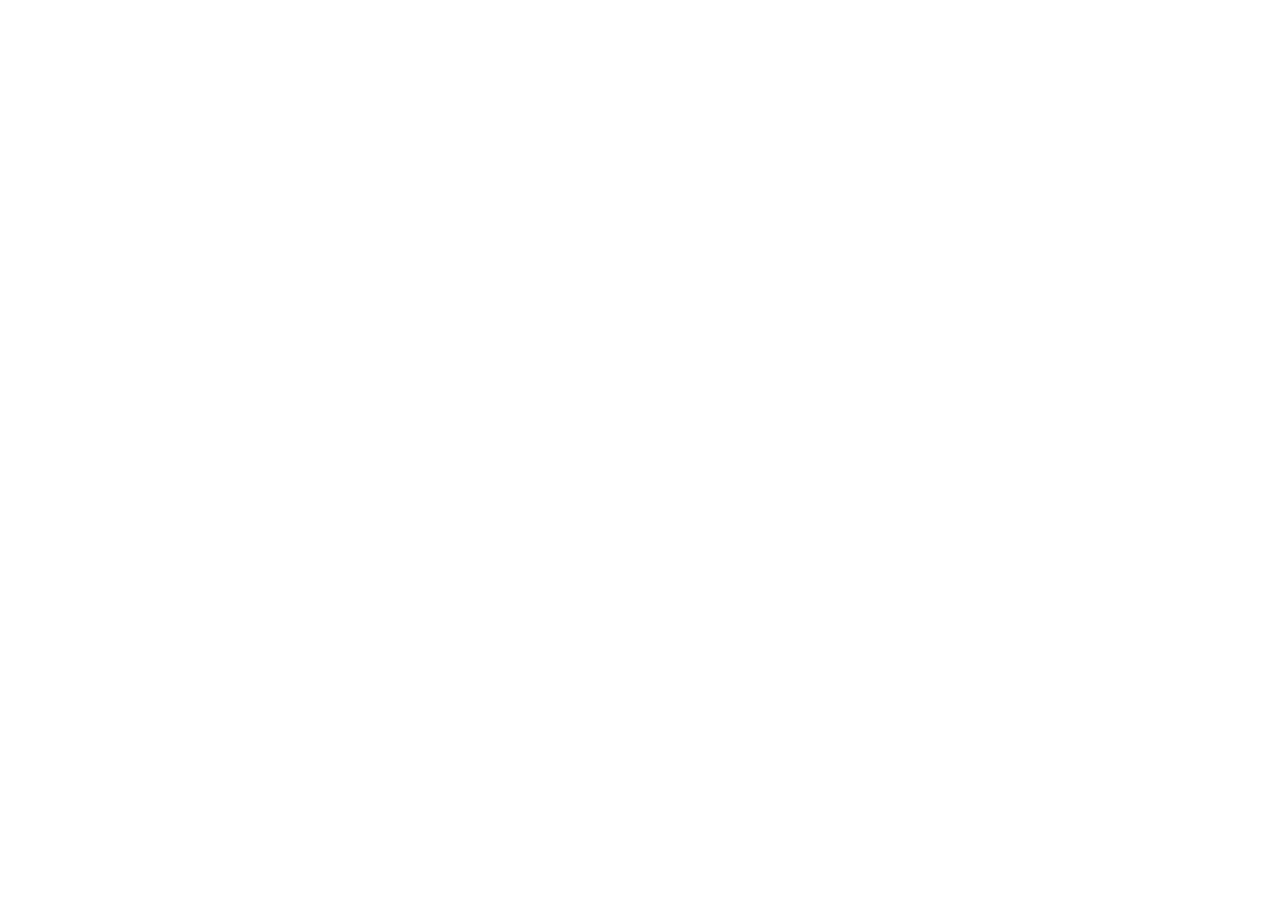
==== commit d852d694: "redirect" ====
--- a/index.html
+++ b/index.html
@@ -1,786 +1,11 @@
-<!doctype html>
-<html lang="en">
+<!DOCTYPE html>
+<html>
 <head>
-  <meta charset="utf-8" />
-  <title>Negotiation Style Assessment (v6)</title>
-  <meta name="viewport" content="width=device-width, initial-scale=1" />
-  <style>
-    :root {
-      --bg: #0b1020;
-      --panel: #121830;
-      --ink: #eaf0ff;
-      --muted: #8b96b8;
-      --accent: #6ea8fe;
-      --accent-2: #8bd3ff;
-      --warn: #ff8a8a;
-      --card: #0f1428;
-      --border: #1f2747;
-      --analyst-color: #7de28b;
-      --accommodator-color: #8bd3ff;
-      --assertive-color: #f4a96a;
-    }
-    *, *::before, *::after { box-sizing: border-box; }
-    html, body {
-      margin: 0; padding: 0;
-      background: var(--bg);
-      color: var(--ink);
-      font-family: Georgia, "Times New Roman", serif;
-      font-size: 16px;
-      line-height: 1.65;
-    }
-    .wrap { max-width: 860px; margin: 0 auto; padding: 40px 20px 100px; }
-
-    /* ---- INTRO SCREEN ---- */
-    #intro {
-      min-height: 100vh;
-      display: flex;
-      align-items: flex-start;
-      padding: 0;
-    }
-    .intro-inner {
-      width: 100%;
-      max-width: 860px;
-      margin: 0 auto;
-      padding: 60px 20px 80px;
-    }
-    .intro-eyebrow {
-      font-size: 11px; letter-spacing: 1.2px; text-transform: uppercase;
-      color: var(--muted); margin-bottom: 16px;
-      font-family: system-ui, -apple-system, sans-serif;
-    }
-    .intro-title {
-      font-size: 30px; font-weight: 700; margin: 0 0 6px;
-      font-family: system-ui, -apple-system, sans-serif;
-      letter-spacing: 0.2px;
-    }
-    .intro-version {
-      font-size: 18px; font-weight: 400; color: var(--muted);
-    }
-    .intro-divider {
-      border: none; border-top: 1px solid var(--border);
-      margin: 28px 0;
-    }
-    .intro-head {
-      font-size: 13px; letter-spacing: 0.6px; text-transform: uppercase;
-      color: var(--muted); margin: 0 0 16px;
-      font-family: system-ui, -apple-system, sans-serif;
-    }
-    .intro-body {
-      font-size: 16px; line-height: 1.75;
-      max-width: 640px;
-    }
-    .intro-body p { margin: 0 0 18px; }
-    .intro-body p:last-child { margin-bottom: 0; }
-    .intro-pills {
-      display: flex; gap: 8px; flex-wrap: wrap;
-      margin: 32px 0;
-    }
-    .pill {
-      display: inline-block; padding: 4px 13px;
-      border: 1px solid var(--border); border-radius: 999px;
-      font-size: 12px; font-family: system-ui, -apple-system, sans-serif;
-      color: var(--muted); letter-spacing: 0.3px;
-    }
-    .intro-proceed {
-      margin-top: 36px;
-    }
-
-    /* ---- SHARED BUTTON ---- */
-    button {
-      appearance: none; border: none; color: white;
-      background: linear-gradient(90deg, var(--accent), var(--accent-2));
-      padding: 14px 28px; font-weight: 700; border-radius: 12px; cursor: pointer;
-      box-shadow: 0 8px 20px rgba(110,168,254,0.25);
-      font-family: system-ui, -apple-system, sans-serif;
-      font-size: 15px; letter-spacing: 0.2px;
-      transition: opacity 0.15s, transform 0.1s;
-    }
-    button:hover:not(:disabled) { opacity: 0.9; transform: translateY(-1px); }
-    button:disabled { filter: grayscale(0.6); opacity: 0.7; cursor: not-allowed; }
-
-    /* ---- QUIZ SECTION ---- */
-    #quiz-section { display: none; }
-
-    header {
-      margin-bottom: 36px;
-      border-bottom: 1px solid var(--border);
-      padding-bottom: 28px;
-    }
-    h1 {
-      margin: 0 0 8px;
-      font-size: 26px; font-weight: 700; letter-spacing: 0.3px;
-      font-family: system-ui, -apple-system, sans-serif;
-    }
-    p.topline { margin: 0; color: var(--muted); font-size: 15px; font-family: system-ui, -apple-system, sans-serif; }
-    .style-pills { margin-top: 14px; display: flex; gap: 8px; flex-wrap: wrap; }
-
-    .card {
-      background: linear-gradient(180deg, var(--panel), var(--card));
-      border: 1px solid var(--border);
-      border-radius: 16px;
-      padding: 24px;
-      box-shadow: 0 10px 30px rgba(0,0,0,0.25);
-    }
-    .required-note { font-size: 13px; color: var(--muted); margin-bottom: 20px; font-family: system-ui, -apple-system, sans-serif; }
-    .item { margin: 0 0 20px; padding: 18px; border: 1px solid var(--border); border-radius: 12px; }
-    .item:last-child { margin-bottom: 0; }
-    .qnum { font-size: 11px; color: var(--muted); margin-bottom: 4px; letter-spacing: 0.5px; text-transform: uppercase; font-family: system-ui, -apple-system, sans-serif; }
-    .q { font-weight: 600; margin-bottom: 14px; font-size: 15px; font-family: system-ui, -apple-system, sans-serif; }
-    .opts { display: grid; gap: 8px; }
-    label.opt {
-      display: grid; grid-template-columns: 20px 1fr; gap: 10px; align-items: start;
-      padding: 10px 12px; border: 1px solid var(--border); border-radius: 10px; cursor: pointer;
-      font-family: system-ui, -apple-system, sans-serif; font-size: 14px;
-      transition: border-color 0.15s, background 0.15s;
-    }
-    label.opt:hover { border-color: var(--accent); background: rgba(110,168,254,0.05); }
-    label.opt:has(input:checked) { border-color: var(--accent); background: rgba(110,168,254,0.08); }
-    input[type="radio"] { margin-top: 2px; accent-color: var(--accent); }
-
-    .actions {
-      position: sticky; bottom: 0;
-      background: linear-gradient(180deg, rgba(11,16,32,0), var(--bg) 45%);
-      padding-top: 20px; margin-top: 28px;
-    }
-    .error { color: var(--warn); margin-top: 10px; font-size: 14px; font-family: system-ui, -apple-system, sans-serif; }
-
-    /* ---- RESULTS ---- */
-    .result {
-      margin-top: 28px;
-      border: 1px solid var(--border);
-      border-radius: 16px;
-      overflow: hidden;
-      background: rgba(15,20,40,0.6);
-    }
-    .result-header { padding: 24px 28px 20px; border-bottom: 1px solid var(--border); }
-    .result-label {
-      font-size: 11px; letter-spacing: 1px; text-transform: uppercase;
-      color: var(--muted); font-family: system-ui, -apple-system, sans-serif; margin-bottom: 6px;
-    }
-    .result-title { font-size: 24px; font-weight: 700; margin: 0 0 4px; font-family: system-ui, -apple-system, sans-serif; }
-    .result-title.analyst      { color: var(--analyst-color); }
-    .result-title.accommodator { color: var(--accommodator-color); }
-    .result-title.assertive    { color: var(--assertive-color); }
-    .result-title.tie          { color: var(--ink); }
-
-    .score-bars { padding: 20px 28px; border-bottom: 1px solid var(--border); }
-    .score-bars-label { font-size: 11px; letter-spacing: 0.8px; text-transform: uppercase; color: var(--muted); margin-bottom: 14px; font-family: system-ui, -apple-system, sans-serif; }
-    .score-row { display: grid; grid-template-columns: 110px 1fr 28px; align-items: center; gap: 12px; margin-bottom: 10px; }
-    .score-row:last-child { margin-bottom: 0; }
-    .score-name { font-size: 13px; font-family: system-ui, -apple-system, sans-serif; color: var(--muted); text-align: right; }
-    .score-track { background: rgba(255,255,255,0.06); border-radius: 4px; height: 8px; overflow: hidden; }
-    .score-fill { height: 100%; border-radius: 4px; transition: width 0.6s ease; }
-    .score-fill.analyst        { background: var(--analyst-color); }
-    .score-fill.accommodator   { background: var(--accommodator-color); }
-    .score-fill.assertive      { background: var(--assertive-color); }
-    .score-fill.dominant       { opacity: 1; }
-    .score-fill.secondary      { opacity: 0.65; }
-    .score-fill.tertiary       { opacity: 0.35; }
-    .score-num { font-size: 12px; color: var(--muted); font-family: system-ui, -apple-system, sans-serif; text-align: right; }
-
-    .profile-body { padding: 28px; }
-    .profile-section { margin-bottom: 26px; }
-    .profile-section:last-child { margin-bottom: 0; }
-    .profile-section-head { font-size: 11px; letter-spacing: 0.8px; text-transform: uppercase; color: var(--muted); margin-bottom: 8px; font-family: system-ui, -apple-system, sans-serif; }
-    .profile-section p { margin: 0; font-size: 15px; line-height: 1.7; }
-
-    .stress-note {
-      background: rgba(110,168,254,0.07); border: 1px solid rgba(110,168,254,0.2);
-      border-radius: 10px; padding: 16px 18px; margin-bottom: 26px;
-    }
-    .stress-note-head { font-size: 11px; letter-spacing: 0.8px; text-transform: uppercase; color: var(--accent); margin-bottom: 6px; font-family: system-ui, -apple-system, sans-serif; }
-    .stress-note p { margin: 0; font-size: 14px; line-height: 1.65; color: #c8d8f5; }
-
-    .strengths-block {
-      background: rgba(125,226,139,0.05); border: 1px solid rgba(125,226,139,0.18);
-      border-radius: 10px; padding: 16px 18px; margin-bottom: 26px;
-    }
-    .strengths-block.accommodator { background: rgba(139,211,255,0.05); border-color: rgba(139,211,255,0.18); }
-    .strengths-block.assertive    { background: rgba(244,169,106,0.05); border-color: rgba(244,169,106,0.18); }
-    .strengths-head { font-size: 11px; letter-spacing: 0.8px; text-transform: uppercase; color: var(--muted); margin-bottom: 6px; font-family: system-ui, -apple-system, sans-serif; }
-    .strengths-block p { margin: 0; font-size: 14px; line-height: 1.65; }
-
-    .silence-block {
-      background: rgba(255,255,255,0.025); border: 1px solid var(--border);
-      border-left: 3px solid var(--muted); border-radius: 0 10px 10px 0;
-      padding: 14px 16px; margin-bottom: 26px;
-    }
-    .silence-head { font-size: 11px; letter-spacing: 0.8px; text-transform: uppercase; color: var(--muted); margin-bottom: 6px; font-family: system-ui, -apple-system, sans-serif; }
-    .silence-block p { margin: 0; font-size: 14px; line-height: 1.65; }
-
-    .failure-block { border: 1px solid var(--border); border-radius: 10px; overflow: hidden; margin-bottom: 26px; }
-    .failure-block-head {
-      font-size: 11px; letter-spacing: 0.8px; text-transform: uppercase;
-      color: var(--muted); padding: 12px 16px 10px;
-      border-bottom: 1px solid var(--border); background: rgba(255,255,255,0.02);
-      font-family: system-ui, -apple-system, sans-serif;
-    }
-    .failure-section { padding: 14px 16px; border-bottom: 1px solid var(--border); }
-    .failure-section:last-child { border-bottom: none; }
-    .failure-section-label { font-size: 11px; letter-spacing: 0.6px; text-transform: uppercase; color: var(--muted); margin-bottom: 6px; opacity: 0.7; font-family: system-ui, -apple-system, sans-serif; }
-    .failure-section p { margin: 0; font-size: 14px; line-height: 1.65; }
-    .failure-section.prescription { background: rgba(255,255,255,0.015); }
-    .failure-section.prescription .failure-section-label { color: var(--accent); opacity: 1; }
-
-    .secondary-block { border-top: 1px solid var(--border); padding-top: 22px; margin-top: 6px; }
-    .secondary-block-head { font-size: 11px; letter-spacing: 0.8px; text-transform: uppercase; color: var(--muted); margin-bottom: 8px; font-family: system-ui, -apple-system, sans-serif; }
-    .secondary-block p { margin: 0; font-size: 14px; line-height: 1.65; color: #c8d8f5; }
-
-    .tie-block { padding: 28px; }
-    .tie-intro { font-size: 15px; margin-bottom: 22px; line-height: 1.7; }
-    .tie-styles { display: grid; gap: 16px; }
-    .tie-style-card { padding: 16px; border: 1px solid var(--border); border-radius: 10px; }
-    .tie-style-name { font-weight: 700; font-size: 14px; margin-bottom: 6px; font-family: system-ui, -apple-system, sans-serif; }
-    .tie-style-card p { margin: 0; font-size: 14px; line-height: 1.65; }
-
-    .attribution {
-      border-top: 1px solid var(--border); padding: 18px 28px;
-      font-size: 12px; color: var(--muted);
-      font-family: system-ui, -apple-system, sans-serif; line-height: 1.6;
-    }
-    .attribution a { color: var(--accent); text-decoration: none; }
-    .attribution a:hover { text-decoration: underline; }
-    .attribution a.book-link { color: #d4a843; }
-    .attribution a.book-link:hover { text-decoration: underline; }
-
-    @media (max-width: 540px) {
-      .intro-inner { padding: 40px 14px 60px; }
-      .intro-title { font-size: 24px; }
-      .wrap { padding: 24px 14px 80px; }
-      .result-header, .score-bars, .profile-body, .attribution { padding-left: 18px; padding-right: 18px; }
-      .score-row { grid-template-columns: 90px 1fr 24px; }
-    }
-  </style>
+    <!-- Redirects immediately to the new URL -->
+    <meta http-equiv="refresh" content="0; url='https://nstyles.timothychester.com/assessment.html'" />
+    <title>Redirecting...</title>
 </head>
 <body>
-
-  <!-- ==================== INTRO SCREEN ==================== -->
-  <div id="intro">
-    <div class="intro-inner">
-      <div class="intro-eyebrow">Dispatches from an Internet Pioneer</div>
-      <div class="intro-title">Negotiation Style Assessment <span class="intro-version">(v6)</span></div>
-
-      <hr class="intro-divider" />
-
-      <div class="intro-head">Before you begin</div>
-      <div class="intro-body">
-        <p>Answer from instinct, not intention. Most people know how they should behave in a negotiation. That is not what this is measuring.</p>
-        <p>As you work through each question, hold a real situation in mind: a project where the timeline was uncomfortable, a relationship that felt like it was under strain, a conversation where something was at stake and you felt it. The specific details matter less than the feeling of it.</p>
-        <p>When a question makes you think "it depends," push through it. Ask yourself: if I had to act right now, in that state, what would I actually do? That answer is the one worth recording.</p>
-      </div>
-
-      <div class="intro-pills">
-        <span class="pill">Analyst</span>
-        <span class="pill">Accommodator</span>
-        <span class="pill">Assertive</span>
-      </div>
-
-      <div class="intro-proceed">
-        <button id="proceedBtn" type="button">Proceed to Assessment</button>
-      </div>
-    </div>
-  </div>
-
-  <!-- ==================== QUIZ SECTION ==================== -->
-  <div id="quiz-section">
-    <div class="wrap">
-      <header>
-        <h1>Negotiation Style Assessment <span style="font-weight:400; color:var(--muted); font-size:18px;">(v6)</span></h1>
-        <p class="topline">Answer all 20 questions by choosing the option closest to how you usually operate. Options are shuffled on each load.</p>
-        <div class="style-pills">
-          <span class="pill">Analyst</span>
-          <span class="pill">Accommodator</span>
-          <span class="pill">Assertive</span>
-        </div>
-      </header>
-
-      <form id="quiz" class="card" novalidate></form>
-
-      <div class="actions">
-        <button id="submitBtn" type="button">Submit and Score</button>
-        <div id="formError" class="error" role="alert" aria-live="polite"></div>
-      </div>
-
-      <div id="result" class="result" hidden style="margin-top: 28px;"></div>
-    </div>
-  </div>
-
-  <script>
-    // ==================== QUESTIONS ====================
-    const QUESTIONS = [
-      { q: "When preparing for a big meeting, you usually:",
-        options: [
-          { t: "Research the facts thoroughly before deciding", s: "Analyst" },
-          { t: "Reach out to people to build rapport ahead of time", s: "Accommodator" },
-          { t: "Plan how to clearly state what you want right away", s: "Assertive" },
-        ],
-      },
-      { q: "In a tense discussion, your instinct is to:",
-        options: [
-          { t: "Stay quiet and think before speaking", s: "Analyst" },
-          { t: "Ease the tension with a friendly comment", s: "Accommodator" },
-          { t: "Address the issue directly and firmly", s: "Assertive" },
-        ],
-      },
-      { q: "A colleague makes a mistake that affects your work:",
-        options: [
-          { t: "Review what happened to understand all details", s: "Analyst" },
-          { t: "Reassure them and offer help to fix it", s: "Accommodator" },
-          { t: "Tell them directly what went wrong and how to fix it", s: "Assertive" },
-        ],
-      },
-      { q: "When given a new project, your first step is to:",
-        options: [
-          { t: "Gather as much data as possible", s: "Analyst" },
-          { t: "Talk to stakeholders to build trust", s: "Accommodator" },
-          { t: "Set clear goals and deadlines immediately", s: "Assertive" },
-        ],
-      },
-      { q: "In group decisions, you prefer to:",
-        options: [
-          { t: "Analyze all options before speaking", s: "Analyst" },
-          { t: "Make sure everyone is comfortable and heard", s: "Accommodator" },
-          { t: "Push for a decision to keep things moving", s: "Assertive" },
-        ],
-      },
-      { q: "If someone challenges your idea in a meeting:",
-        options: [
-          { t: "Ask questions to understand their reasoning", s: "Analyst" },
-          { t: "Acknowledge their point and find common ground", s: "Accommodator" },
-          { t: "Defend your idea strongly and clearly", s: "Assertive" },
-        ],
-      },
-      { q: "When deadlines are tight:",
-        options: [
-          { t: "Work methodically to avoid mistakes", s: "Analyst" },
-          { t: "Coordinate with the team to keep morale up", s: "Accommodator" },
-          { t: "Drive the pace and keep people focused", s: "Assertive" },
-        ],
-      },
-      { q: "You get the best results when you:",
-        options: [
-          { t: "Have time to think through your approach", s: "Analyst" },
-          { t: "Build strong relationships first", s: "Accommodator" },
-          { t: "Act quickly and decisively", s: "Assertive" },
-        ],
-      },
-      { q: "When faced with incomplete information:",
-        options: [
-          { t: "Wait until you can get more details", s: "Analyst" },
-          { t: "Talk to others to piece together the picture", s: "Accommodator" },
-          { t: "Make the best decision you can right now", s: "Assertive" },
-        ],
-      },
-      { q: "If a team member disagrees with you:",
-        options: [
-          { t: "Request data or examples to understand their view", s: "Analyst" },
-          { t: "Explore their perspective to maintain harmony", s: "Accommodator" },
-          { t: "Explain why your view makes the most sense", s: "Assertive" },
-        ],
-      },
-      { q: "When someone is upset during a negotiation:",
-        options: [
-          { t: "Stay calm and return to the facts", s: "Analyst" },
-          { t: "Offer empathy and reassurance", s: "Accommodator" },
-          { t: "Refocus on the core issue at hand", s: "Assertive" },
-        ],
-      },
-      { q: "Your approach to setting goals is:",
-        options: [
-          { t: "Set realistic goals based on detailed analysis", s: "Analyst" },
-          { t: "Set goals that foster teamwork and relationships", s: "Accommodator" },
-          { t: "Set ambitious goals to push performance", s: "Assertive" },
-        ],
-      },
-      { q: "If you are leading a meeting:",
-        options: [
-          { t: "Prepare an agenda with data points", s: "Analyst" },
-          { t: "Include time for team bonding", s: "Accommodator" },
-          { t: "Keep it short and to the point", s: "Assertive" },
-        ],
-      },
-      { q: "Your reaction to last-minute changes:",
-        options: [
-          { t: "Review the impact before responding", s: "Analyst" },
-          { t: "Stay positive and help others adapt", s: "Accommodator" },
-          { t: "Quickly redirect to meet the new reality", s: "Assertive" },
-        ],
-      },
-      { q: "When someone misses a deadline:",
-        options: [
-          { t: "Ask for a full explanation of the delay", s: "Analyst" },
-          { t: "Show understanding and find a way to support them", s: "Accommodator" },
-          { t: "Make it clear this cannot happen again", s: "Assertive" },
-        ],
-      },
-      { q: "In negotiation, you usually focus on:",
-        options: [
-          { t: "Clarifying every detail", s: "Analyst" },
-          { t: "Building goodwill", s: "Accommodator" },
-          { t: "Getting to agreement quickly", s: "Assertive" },
-        ],
-      },
-      { q: "If someone is being vague:",
-        options: [
-          { t: "Request specific details", s: "Analyst" },
-          { t: "Encourage them to share more openly", s: "Accommodator" },
-          { t: "Push for a direct answer", s: "Assertive" },
-        ],
-      },
-      { q: "When working with new people:",
-        options: [
-          { t: "Observe and learn their style", s: "Analyst" },
-          { t: "Engage in small talk to connect", s: "Accommodator" },
-          { t: "Clarify roles and expectations fast", s: "Assertive" },
-        ],
-      },
-      { q: "You feel most comfortable when:",
-        options: [
-          { t: "The plan is clear and data-backed", s: "Analyst" },
-          { t: "Everyone is on good terms", s: "Accommodator" },
-          { t: "Progress is being made quickly", s: "Assertive" },
-        ],
-      },
-      { q: "In resolving a conflict:",
-        options: [
-          { t: "Analyze what caused it", s: "Analyst" },
-          { t: "Focus on repairing relationships", s: "Accommodator" },
-          { t: "Address it head-on to end it quickly", s: "Assertive" },
-        ],
-      },
-    ];
-
-    // ==================== PROFILES ====================
-    const PROFILES = {
-      Analyst: {
-        colorClass: "analyst",
-        orientation: "Your default posture is to understand before acting. You prioritize accuracy and structural completeness, and you treat silence as a working state rather than a problem to solve. In most situations, you want more information before you commit to a position, and you are more likely to ask a clarifying question than to stake out ground before the picture is clear.",
-        strengths: "Methodical, deeply prepared, and rarely surprised at the table. You treat an extreme opening offer as inaccurate rather than offensive, which keeps you from reacting when others would. You are typically the person in the room who identifies the structural cause of a problem while everyone else is still arguing about symptoms.",
-        natural: "In a negotiation, you ask clarifying questions, return to data when the conversation gets heated, and stay calm when others escalate. That calm is real and useful, but it can read as disengagement to the people in the room. You are most effective when the process is orderly and you have had time to prepare.",
-        silence: "Silence is a natural working state for you, not a signal of displeasure or disengagement. You use it to think. The risk is not that you misuse silence; it is that others misread you while you are using it well. They interpret the quiet as withdrawal or indifference. The discipline is to signal that you are still present: a brief 'give me a moment' keeps you in the room and keeps others from filling the space in ways that complicate the negotiation.",
-        failure: {
-          trigger: "Direct emotional pressure, in public, or under tight time constraints. It can come from any style, but Assertives generate it most reliably. The Analyst's strength is preparation and precision, and their approach depends on orderly process. When a counterpart introduces urgency, emotional heat, or a public audience, that model breaks down.",
-          mode: "The Analyst withdraws at precisely the moment the room most needs their voice. They want more data, more time, more certainty before responding. That silence reads as disengagement to everyone else, and the Assertive fills the space by pressing harder. There is a compounding problem: the Analyst's measured, distant delivery can inadvertently trigger the Assertive's escalation instinct, creating exactly the irrational environment the Analyst is least equipped to handle. The Analyst's voice, the one most likely to identify the structural issue, exits the conversation precisely when it matters most.",
-          voss: "Name the pressure before retreating from it. Saying something like 'it seems like the timeline is creating urgency on your side' slows the room without confrontation. When direct authority is asserted, acknowledge the directive and then outline the consequences in plain sequence. This restores order to your thinking and gives the other side something concrete to engage rather than an opponent to overwhelm.",
-          karrass: "Trust your preparation. If you have done the work, you know the floor. You do not need more time in that moment; you need to act on the preparation you already completed. You do not rise to the occasion under pressure. You fall to your highest level of preparation. The defense against emotional pressure is not more analysis. It is the confidence that comes from preparation finished before the room got hot.",
-        },
-        stressNote: "Your default behavior becomes most visible when stakes are high and time is short. Under pressure, Analysts tend to go quiet rather than speak from incomplete certainty, and they can miss the window to contribute while waiting for a level of confidence that will not arrive in time.",
-      },
-      Accommodator: {
-        colorClass: "accommodator",
-        orientation: "Your default posture centers on the relationship. You treat trust and rapport not just as tools but as genuine goals in themselves, and you are attentive to whether people in the room feel heard and respected. You tend to move toward agreement and away from friction, which makes you effective at maintaining working relationships across time.",
-        strengths: "Rapport and listening. You build the relationship first and the negotiation second. You use inclusive language, notice when people feel dismissed, and are the style most likely to sustain a working relationship across a difficult outcome. Counterparts tend to trust you, which means they are more likely to share information that others never hear.",
-        natural: "In a negotiation, you offer empathy, look for common ground, and are willing to concede a point to keep the conversation productive. You fill silence because it feels uncomfortable, and you tend to smooth things over before the underlying issue has been fully worked through. You often identify your own objections beforehand and leave them unspoken rather than risk the conflict that surfacing them might cause.",
-        silence: "Silence feels like a threat, but it is actually leverage. The discipline is learning to hold it rather than spend it. The discomfort you feel when the room goes cold is the same discomfort the counterpart feels. Whoever fills that silence first typically gives something up. Your job in those moments is to let the other side go first. What feels like relational rupture is often just the other side waiting to see what you will offer.",
-        failure: {
-          trigger: "A counterpart who uses deliberate emotional withdrawal: silence, clipped responses, a shift from warm to transactional. The Accommodator reads this as the relationship breaking and moves immediately to repair it, often before assessing whether the rupture is real or manufactured. A skilled Assertive who simply stops being warm can trigger this instinct without even trying. The kryptonite is not silence in the abstract; it is the misreading of a cold room as a broken relationship.",
-          mode: "The Accommodator offers a premature concession to restore warmth before the negotiation has fully begun. The result is resentful compliance: yes said to end the discomfort, followed by slow-rolled execution because the agreement never felt fair. A compounding risk: objections that were identified beforehand but left unspoken out of fear of conflict will still shape implementation, even though they never entered the room.",
-          voss: "Recognize that silence is leverage, not a threat, and learn to hold it rather than spend it. Before making any concession, ask a question that transfers the burden back: something like 'how am I supposed to work with that?' slows the tempo and forces justification from the other side. Your objections need to be in the room. Both Assertives and Analysts need to hear them.",
-          karrass: "Use a conditional yes to protect your position without requiring a confrontational no. 'We can do that, provided the timeline shifts.' The concession is contingent, the relationship is preserved, and your position enters the record. Every concession should be framed as a trade. Something given should always have something attached.",
-        },
-        stressNote: "Your default behavior becomes most visible when the relationship feels at risk. Under pressure, Accommodators tend to concede or smooth things over rather than holding position, which can leave important issues unresolved and create the impression that any aggressive posture will eventually yield ground.",
-      },
-      Assertive: {
-        colorClass: "assertive",
-        orientation: "Your default posture is oriented toward outcomes and time. You value clarity of result, move quickly toward decisions, and are comfortable staking out a position early. You read ambiguity as inefficiency and tend to interpret a lack of resolution as someone failing to do their job. In a negotiation, you often know what you want before the other side has finished talking.",
-        strengths: "Momentum. You move fast, drive toward outcomes, and treat time as the primary currency. Your position is clear early, which means counterparts always know where they stand. You are decisive under pressure and rarely need a second conversation to say what a first conversation should have settled.",
-        natural: "In a negotiation, you anchor early, push back hard when challenged, and keep the conversation moving toward resolution. You are direct about what you want and impatient with process that does not seem to be getting anywhere. You can read a room quickly for who has authority and who does not, and you tend to address the person who can make a decision rather than building consensus from the bottom up.",
-        silence: "Every silence is an opportunity to speak more. The Assertive's discipline is to resist that urge. Silence is not indecision; it is presence. Holding a pause signals control rather than filling the space with words that burn leverage. The counterpart who speaks first after a difficult moment usually gives something up. Learning to sit in that discomfort without filling it is one of the highest-value skills an Assertive can develop.",
-        failure: {
-          trigger: "A data-fluent counterpart who is willing to hold the floor. A pure Analyst is manageable; they tend to go quiet and you fill the space. But an Analyst who holds their ground and deploys data systematically, without urgency or emotional signal, is a different problem. There is nothing to counter-punch. There is only evidence, calmly delivered, waiting to be addressed.",
-          mode: "The Assertive reads the data-driven challenge as a challenge to their position and escalates, or gets irritated in a way that accelerates escalation. The instinct is to match force with force, but there is no force to match. The conversation becomes a contest over credibility, and the Assertive typically concedes ground without gaining any.",
-          voss: "Consciously soften your tone. Rather than dismissing the data, try naming the dynamic: something like 'it seems like we are working from different sets of numbers' creates space for the other side to confirm or correct, and shifts the exchange from contest to dialogue. Probe the data position with questions rather than attacking it. The discipline here is tone, not argument.",
-          karrass: "Do not take a data-anchored position at face value. Test it. Ask for the reasoning, the constraints, and the context. Even a well-prepared data position has soft spots. The principle is to out-learn, not out-argue. Preparation before the negotiation is your most reliable defense against being caught without an answer when someone deploys evidence you did not anticipate.",
-        },
-        stressNote: "Your default behavior becomes most visible under challenge or time pressure. When stakes are high, Assertives tend to push harder and interpret pushback as a challenge to be met rather than a signal to slow down. Silence is not your instinct, but it is often your most powerful available move.",
-      },
-    };
-
-    // ==================== TIE COMBOS ====================
-    const TIE_COMBOS = {
-      "Analyst+Accommodator": {
-        title: "Analyst and Accommodator",
-        desc: "This combination tends toward caution on two fronts simultaneously. You wait for more information before acting, and you wait for clearer consensus before speaking. The result can be a posture that withholds both action and confrontation for longer than the situation warrants. Your strength is genuine attentiveness to both facts and people. The risk is that by the time you feel ready to say something, the window has passed."
-      },
-      "Analyst+Assertive": {
-        title: "Analyst and Assertive",
-        desc: "This combination is driven but conditional. You push for outcomes and move quickly, but you need data to back the move before you fully commit. The tension between impatience and the need for verification is a recurring internal conflict. At its best, this produces well-supported positions held firmly. Under pressure, it can produce oscillation between decisive action and sudden withdrawal to recheck assumptions."
-      },
-      "Accommodator+Assertive": {
-        title: "Accommodator and Assertive",
-        desc: "This combination drives for outcomes but pulls back when relationships seem at risk. You are comfortable staking out a position until the friction becomes personal, at which point the Accommodator instinct takes over and you look for a way to restore the relationship. This creates an exploitable pattern: counterparts who sense the shift can apply social pressure to move you off a position that was otherwise well-founded."
-      },
-    };
-
-    // ==================== UTILITY ====================
-    function shuffle(arr) {
-      for (let i = arr.length - 1; i > 0; i--) {
-        const j = Math.floor(Math.random() * (i + 1));
-        [arr[i], arr[j]] = [arr[j], arr[i]];
-      }
-      return arr;
-    }
-
-    // ==================== INTRO -> QUIZ ====================
-    document.getElementById("proceedBtn").addEventListener("click", () => {
-      document.getElementById("intro").style.display = "none";
-      document.getElementById("quiz-section").style.display = "block";
-      window.scrollTo({ top: 0, behavior: "smooth" });
-    });
-
-    // ==================== RENDER QUIZ ====================
-    const form = document.getElementById("quiz");
-    function renderQuiz() {
-      form.innerHTML = "";
-      const frag = document.createDocumentFragment();
-      const reqNote = document.createElement("div");
-      reqNote.className = "required-note";
-      reqNote.textContent = "All questions are required.";
-      frag.appendChild(reqNote);
-
-      QUESTIONS.forEach((qObj, idx) => {
-        const item = document.createElement("div");
-        item.className = "item";
-        const qnum = document.createElement("div");
-        qnum.className = "qnum";
-        qnum.textContent = `Question ${idx + 1} of ${QUESTIONS.length}`;
-        const q = document.createElement("div");
-        q.className = "q";
-        q.textContent = qObj.q;
-
-        const options = shuffle(qObj.options.map(o => ({...o})));
-        const optsWrap = document.createElement("div");
-        optsWrap.className = "opts";
-        options.forEach((opt, optIdx) => {
-          const id = `q${idx}_opt${optIdx}`;
-          const label = document.createElement("label");
-          label.className = "opt";
-          label.setAttribute("for", id);
-          const input = document.createElement("input");
-          input.type = "radio";
-          input.name = `q${idx}`;
-          input.id = id;
-          input.value = opt.s;
-          input.required = true;
-          const span = document.createElement("span");
-          span.textContent = opt.t;
-          label.appendChild(input);
-          label.appendChild(span);
-          optsWrap.appendChild(label);
-        });
-
-        item.appendChild(qnum);
-        item.appendChild(q);
-        item.appendChild(optsWrap);
-        frag.appendChild(item);
-      });
-
-      form.appendChild(frag);
-    }
-    renderQuiz();
-
-    // ==================== SCORE BARS ====================
-    function renderScoreBars(counts, dominant, tiedStyles) {
-      const total = QUESTIONS.length;
-      const sorted = ["Analyst", "Accommodator", "Assertive"].sort((a, b) => counts[b] - counts[a]);
-      let html = `<div class="score-bars"><div class="score-bars-label">Score breakdown</div>`;
-      sorted.forEach((s, rank) => {
-        const pct = Math.round((counts[s] / total) * 100);
-        let rankClass = rank === 0 ? "dominant" : rank === 1 ? "secondary" : "tertiary";
-        if (tiedStyles && tiedStyles.length > 1 && tiedStyles.includes(s)) rankClass = "dominant";
-        html += `
-          <div class="score-row">
-            <div class="score-name">${s}</div>
-            <div class="score-track">
-              <div class="score-fill ${s.toLowerCase()} ${rankClass}" style="width:${pct}%"></div>
-            </div>
-            <div class="score-num">${counts[s]}</div>
-          </div>`;
-      });
-      html += `</div>`;
-      return html;
-    }
-
-    // ==================== SINGLE RESULT ====================
-    function buildSingleResult(dominant, secondary, counts) {
-      const p = PROFILES[dominant];
-      return `
-        <div class="result-header">
-          <div class="result-label">Your dominant negotiation style</div>
-          <div class="result-title ${p.colorClass}">${dominant}</div>
-        </div>
-        ${renderScoreBars(counts, dominant, null)}
-        <div class="profile-body">
-
-          <div class="profile-section">
-            <div class="profile-section-head">Core orientation</div>
-            <p>${p.orientation}</p>
-          </div>
-
-          <div class="strengths-block ${p.colorClass}">
-            <div class="strengths-head">Strengths</div>
-            <p>${p.strengths}</p>
-          </div>
-
-          <div class="profile-section">
-            <div class="profile-section-head">What you do naturally in negotiation</div>
-            <p>${p.natural}</p>
-          </div>
-
-          <div class="silence-block">
-            <div class="silence-head">Managing silence</div>
-            <p>${p.silence}</p>
-          </div>
-
-          <div class="failure-block">
-            <div class="failure-block-head">${dominant} Kryptonite: Where This Style Tends to Fail</div>
-            <div class="failure-section">
-              <div class="failure-section-label">The trigger</div>
-              <p>${p.failure.trigger}</p>
-            </div>
-            <div class="failure-section">
-              <div class="failure-section-label">The failure mode</div>
-              <p>${p.failure.mode}</p>
-            </div>
-            <div class="failure-section prescription">
-              <div class="failure-section-label">Voss</div>
-              <p>${p.failure.voss}</p>
-            </div>
-            <div class="failure-section prescription">
-              <div class="failure-section-label">Karrass</div>
-              <p>${p.failure.karrass}</p>
-            </div>
-          </div>
-
-          <div class="stress-note">
-            <div class="stress-note-head">Under pressure</div>
-            <p>${p.stressNote}</p>
-          </div>
-
-          <div class="secondary-block">
-            <div class="secondary-block-head">Your secondary style: ${secondary}</div>
-            <p>${getSecondaryNote(dominant, secondary)}</p>
-          </div>
-
-        </div>
-        ${renderAttribution()}
-      `;
-    }
-
-    // ==================== TIE RESULT ====================
-    function buildTieResult(tiedStyles, counts) {
-      const combo = TIE_COMBOS[getTieComboKey(tiedStyles)];
-      const titleStr = tiedStyles.join(" / ");
-      return `
-        <div class="result-header">
-          <div class="result-label">Your scores reflect a balanced split</div>
-          <div class="result-title tie">${titleStr}</div>
-        </div>
-        ${renderScoreBars(counts, null, tiedStyles)}
-        <div class="tie-block">
-          <p class="tie-intro">A tied score is real information, not an inconclusive result. It means two orientations are close to equally active in how you read a situation. What follows describes how that particular combination tends to show up in practice.</p>
-          ${combo ? `
-          <div class="tie-styles">
-            <div class="tie-style-card">
-              <div class="tie-style-name">${combo.title}</div>
-              <p>${combo.desc}</p>
-            </div>
-          </div>` : `
-          <div class="tie-styles">
-            ${tiedStyles.map(s => `
-            <div class="tie-style-card">
-              <div class="tie-style-name" style="color:var(--${PROFILES[s].colorClass}-color)">${s}</div>
-              <p>${PROFILES[s].orientation}</p>
-            </div>`).join('')}
-          </div>`}
-          <div class="stress-note" style="margin-top:22px;">
-            <div class="stress-note-head">Under pressure</div>
-            <p>When time is short or stakes are high, one of these styles will typically surface as the default. Retake the assessment and answer as you would when the pressure is on. That version of the results is usually more diagnostic than this one.</p>
-          </div>
-        </div>
-        ${renderAttribution()}
-      `;
-    }
-
-    function getTieComboKey(styles) {
-      return [...styles].sort().join("+");
-    }
-
-    // ==================== SECONDARY NOTES ====================
-    function getSecondaryNote(dominant, secondary) {
-      const combos = {
-        "Analyst+Accommodator": "Your secondary Accommodator tendency means you are attentive to how people in the room are responding, even while you are primarily focused on the facts. This is an asset when your analytical conclusions need to be communicated to people who process information relationally. The risk is that this combination can make you reluctant to deliver an uncomfortable finding when the room clearly does not want to hear it.",
-        "Analyst+Assertive": "Your secondary Assertive tendency means you are not simply waiting for perfect information. You have a drive to move toward resolution, and when you have enough data, you tend to move quickly. This combination can be effective in technical negotiations where preparation matters. The risk is impatience when your preparation is incomplete and the situation demands action anyway.",
-        "Accommodator+Analyst": "Your secondary Analyst tendency means you are not simply managing relationships. You are also tracking whether things are actually correct, not just comfortable. This makes you more credible than a pure Accommodator because you will eventually push back when the facts do not hold up. The challenge is that you may do so slowly, after the moment of maximum leverage has passed.",
-        "Accommodator+Assertive": "Your secondary Assertive tendency means you can drive hard for outcomes until the relationship cost becomes visible, at which point you tend to pull back. This combination can be read as inconsistent by counterparts who learn to apply social pressure when you have otherwise held a strong position.",
-        "Assertive+Analyst": "Your secondary Analyst tendency means you are not simply pushing toward a result. You want the result to be defensible. This is a useful check on pure Assertive behavior, particularly in institutional settings where a bad decision made quickly has lasting consequences. The challenge is that this combination can stall at the point where more analysis would require more time than you are willing to spend.",
-        "Assertive+Accommodator": "Your secondary Accommodator tendency means you are aware of the relational cost of hard positions, even when you hold them. You are more likely than a pure Assertive to adjust your approach when you sense you are creating unnecessary friction. This is an asset in long-term negotiations where the relationship has to survive the outcome.",
-      };
-      return combos[`${dominant}+${secondary}`] || `A secondary ${secondary} tendency means elements of that style also shape how you read situations, particularly as the dynamics shift.`;
-    }
-
-    // ==================== ATTRIBUTION ====================
-    function renderAttribution() {
-      return `
-        <div class="attribution">
-          The three-style framework (Analyst, Accommodator, Assertive) is drawn from Chris Voss, <a href="https://a.co/d/09xtq3Wa" target="_blank" rel="noopener" class="book-link"><em>Never Split the Difference</em></a> (2016), and Chester Karrass, <a href="https://a.co/d/04GTGKxy" target="_blank" rel="noopener" class="book-link"><em>Give and Take</em></a> (1974, rev. 1993). The application of these styles to institutional leadership, team dynamics, and negotiation escalation is developed in Timothy Chester's series <a href="https://dispatchesinternetpioneer.substack.com" target="_blank" rel="noopener" class="book-link"><em>Dispatches from an Internet Pioneer</em></a>, published on Substack. The series includes <a href="https://dispatchesinternetpioneer.substack.com/p/know-your-negotiation-style" target="_blank" rel="noopener" class="book-link">Know Your Negotiation Style</a>, <a href="https://dispatchesinternetpioneer.substack.com/p/the-hidden-ladder-in-every-negotiation" target="_blank" rel="noopener" class="book-link">The Hidden Ladder in Every Negotiation</a>, and <a href="https://dispatchesinternetpioneer.substack.com/p/b60bcdbd-6a51-4f3b-8617-51c677e38198" target="_blank" rel="noopener" class="book-link">Negotiation Styles and the Escalation Ladder</a>.
-        </div>
-      `;
-    }
-
-    // ==================== SCORING ====================
-    const SUBMIT = document.getElementById("submitBtn");
-    const ERROR  = document.getElementById("formError");
-    const RESULT = document.getElementById("result");
-
-    function validateAllAnswered() {
-      for (let i = 0; i < QUESTIONS.length; i++) {
-        if (!form.querySelector(`input[name="q${i}"]:checked`)) return i;
-      }
-      return -1;
-    }
-
-    function scrollToFirstMissing(idx) {
-      const target = form.querySelector(`input[name="q${idx}"]`);
-      if (target) { target.scrollIntoView({ behavior: "smooth", block: "center" }); target.focus({ preventScroll: true }); }
-    }
-
-    SUBMIT.addEventListener("click", () => {
-      ERROR.textContent = "";
-      RESULT.hidden = true;
-      const missing = validateAllAnswered();
-      if (missing !== -1) {
-        ERROR.textContent = `Please answer Question ${missing + 1} before submitting.`;
-        scrollToFirstMissing(missing);
-        return;
-      }
-
-      const counts = { Analyst: 0, Accommodator: 0, Assertive: 0 };
-      for (let i = 0; i < QUESTIONS.length; i++) {
-        counts[form.querySelector(`input[name="q${i}"]:checked`).value]++;
-      }
-
-      const entries = Object.entries(counts).sort((a, b) => b[1] - a[1]);
-      const topScore = entries[0][1];
-      const tied = entries.filter(e => e[1] === topScore).map(e => e[0]);
-
-      RESULT.innerHTML = tied.length === 1
-        ? buildSingleResult(entries[0][0], entries[1][0], counts)
-        : buildTieResult(tied, counts);
-
-      RESULT.hidden = false;
-      setTimeout(() => { RESULT.scrollIntoView({ behavior: "smooth", block: "start" }); }, 50);
-    });
-
-    // Warn before leaving if partially answered
-    let interacted = false;
-    document.addEventListener("change", () => { interacted = true; }, true);
-    window.addEventListener("beforeunload", (e) => {
-      if (interacted && form.querySelector("input[type=radio]:checked")) {
-        e.preventDefault();
-        e.returnValue = "";
-      }
-    });
-  </script>
+    <p>If you are not redirected, <a href="https://nstyles.timothychester.com/assessment.html">click here</a>.</p>
 </body>
-</html>
+</html>
